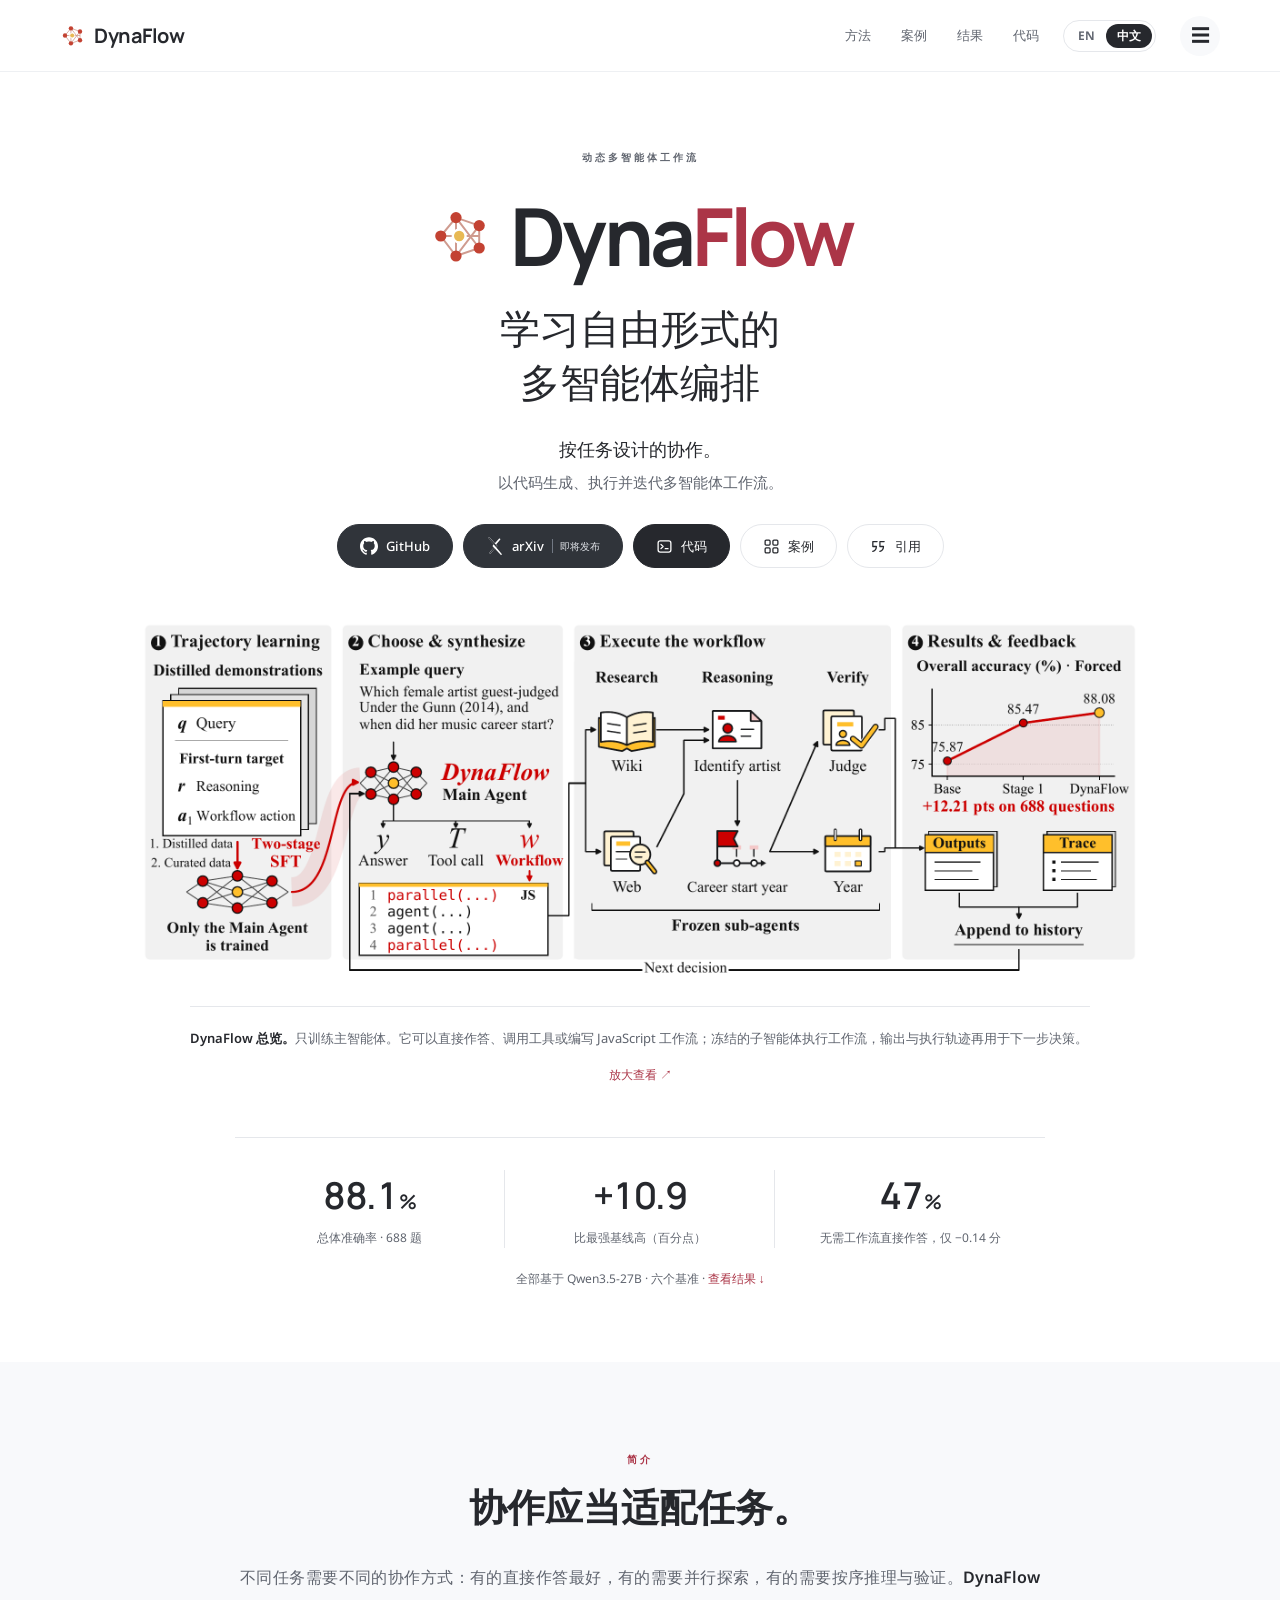
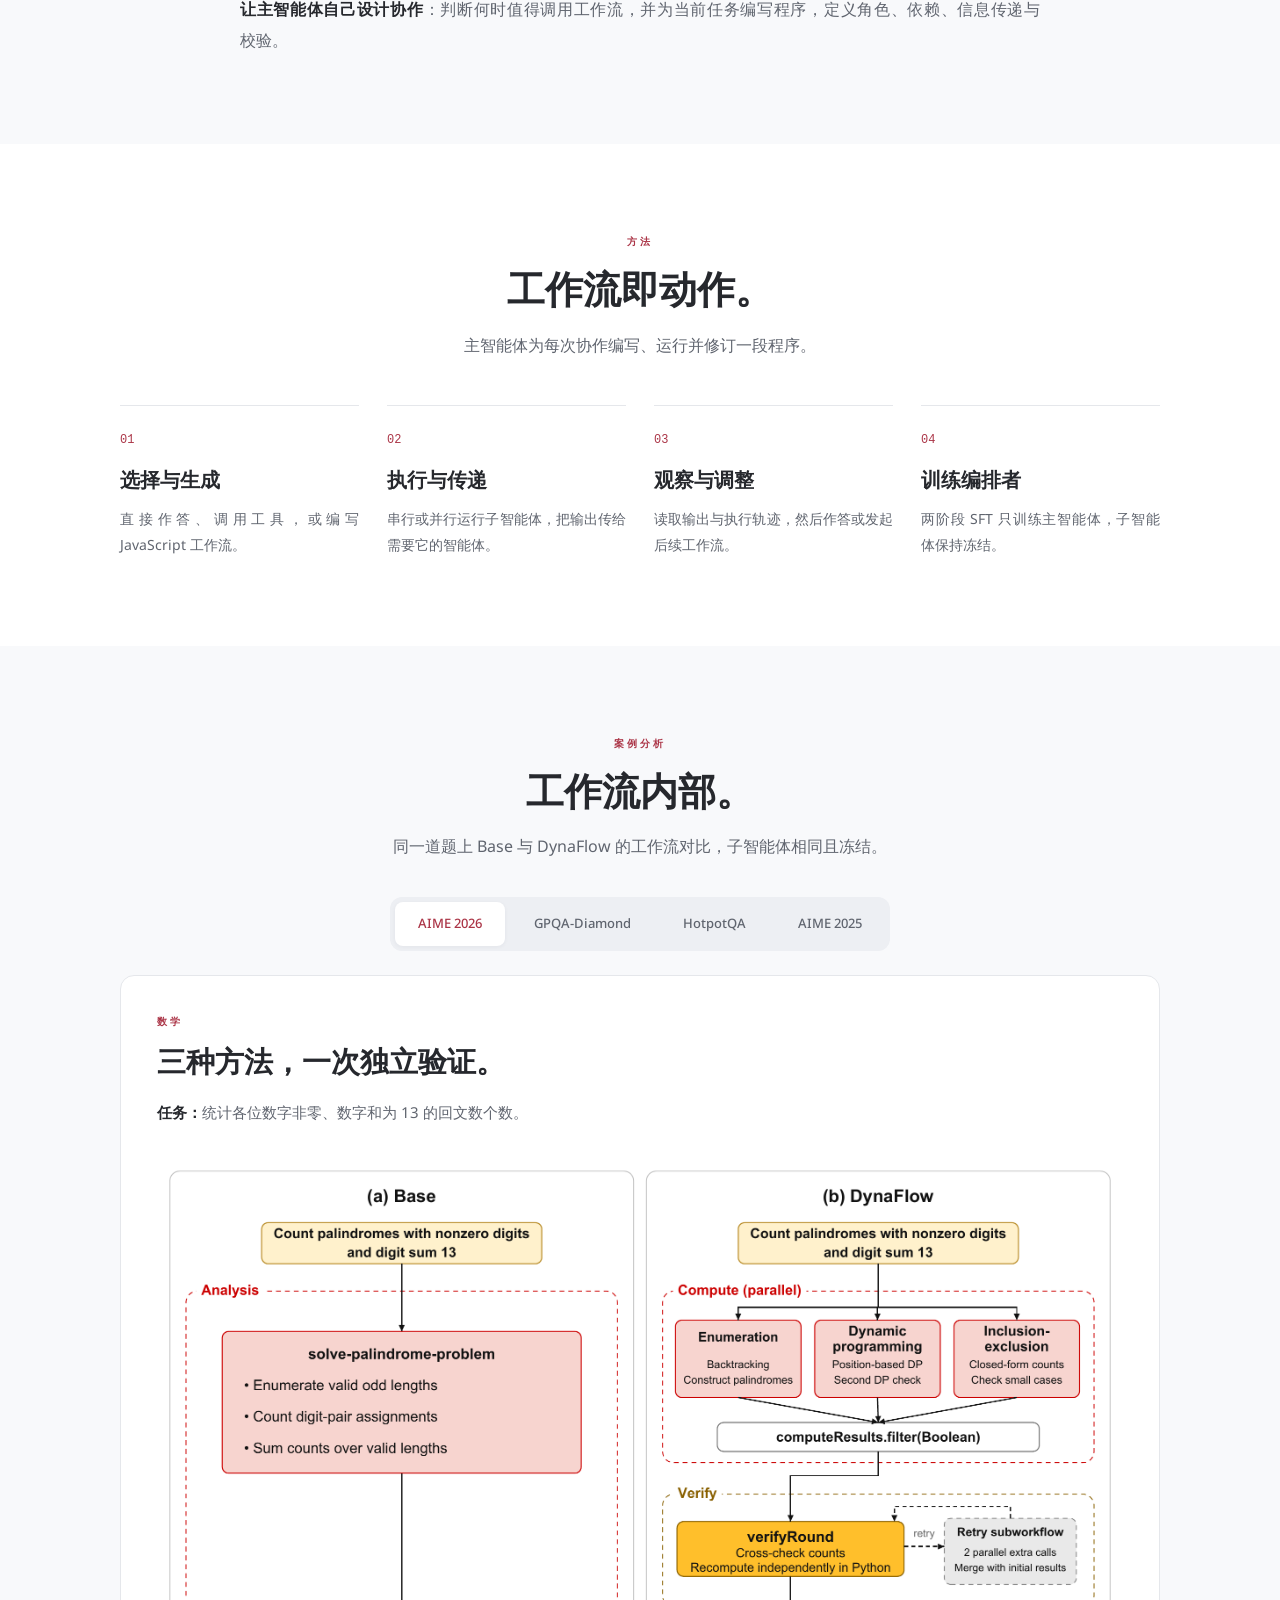
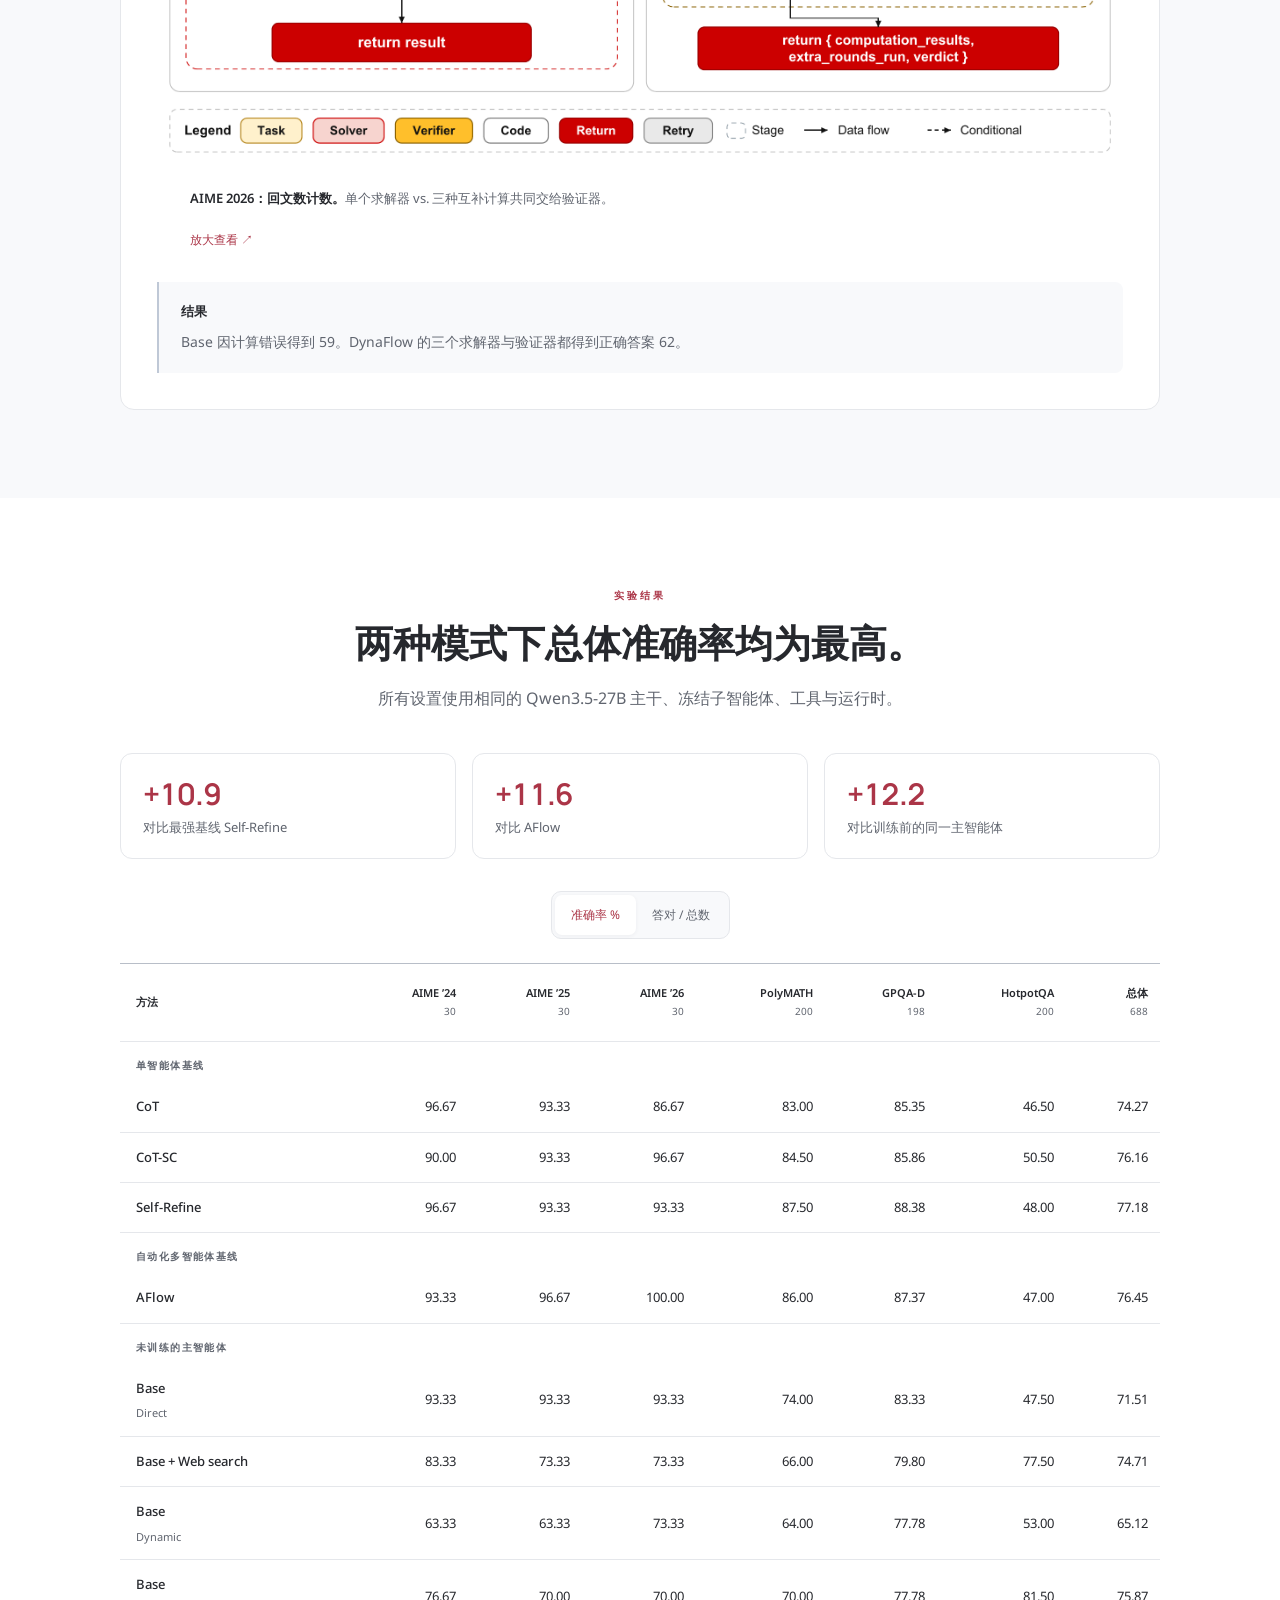
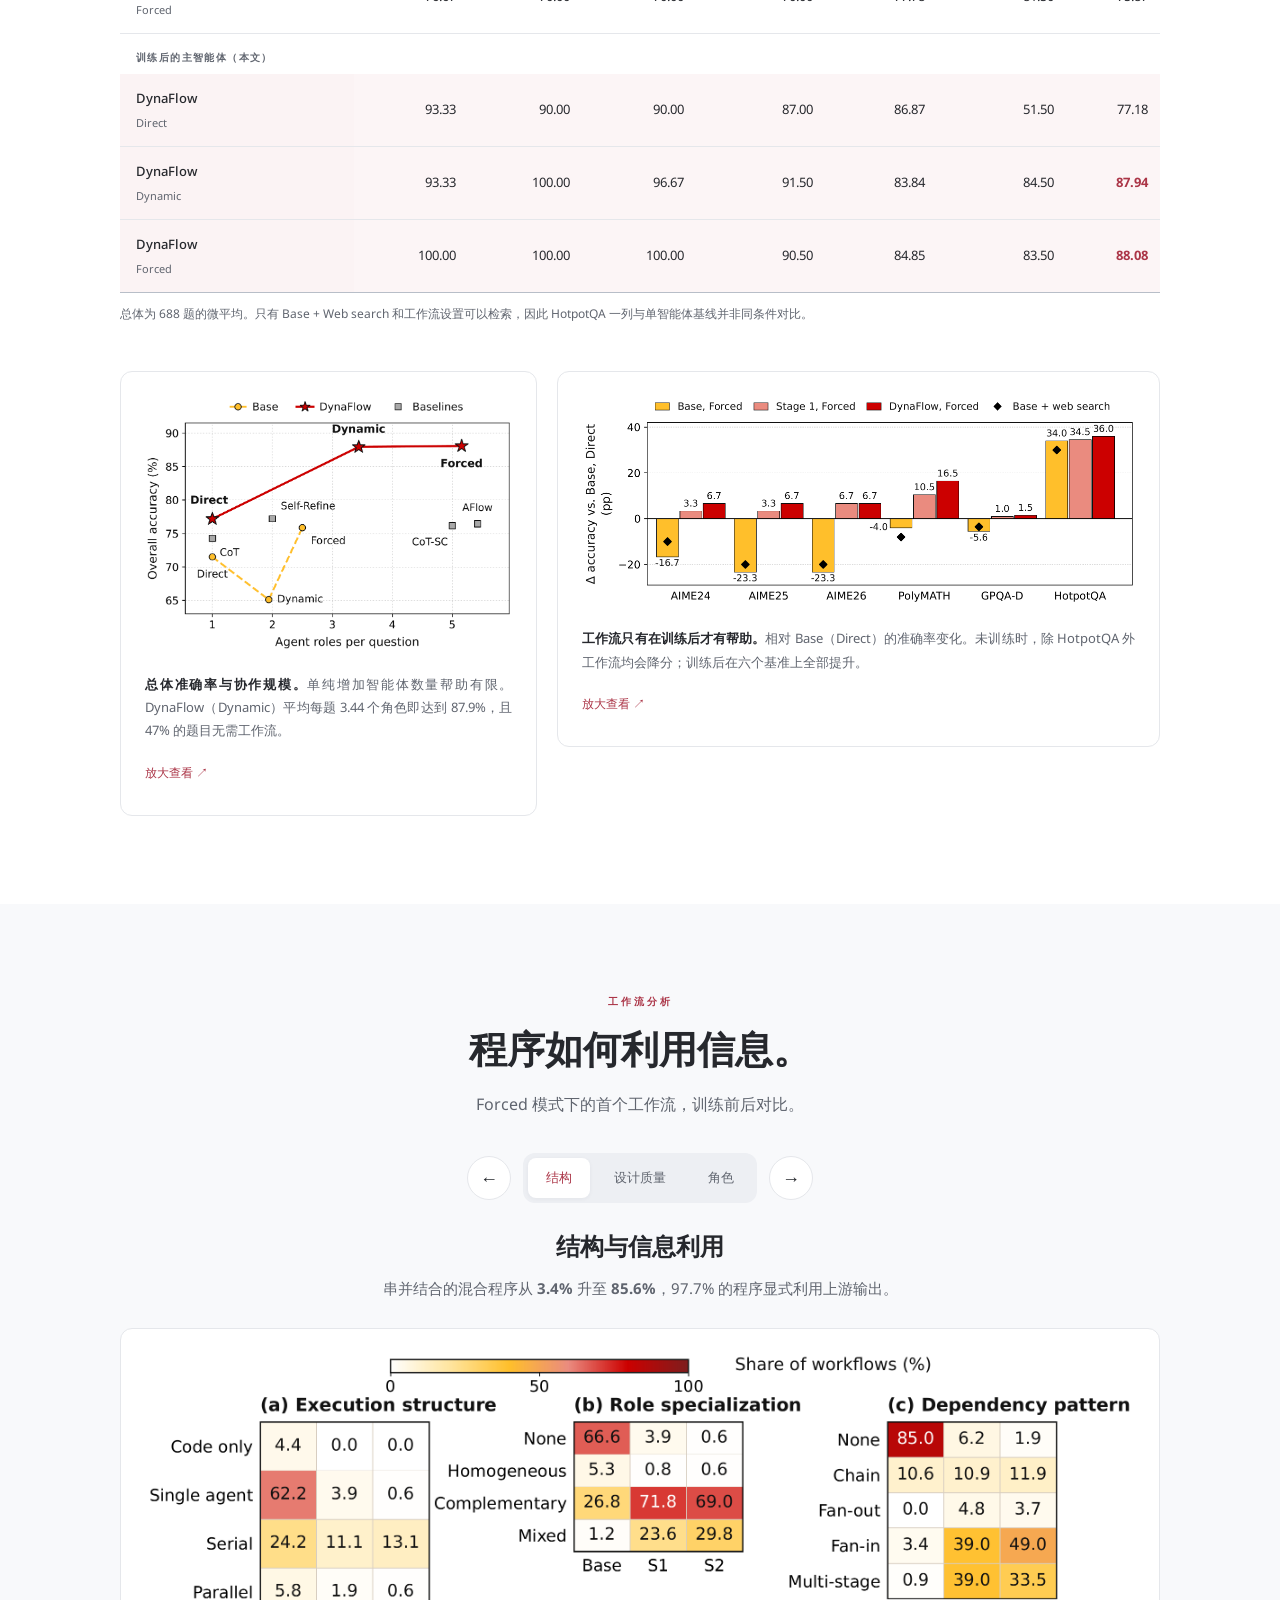
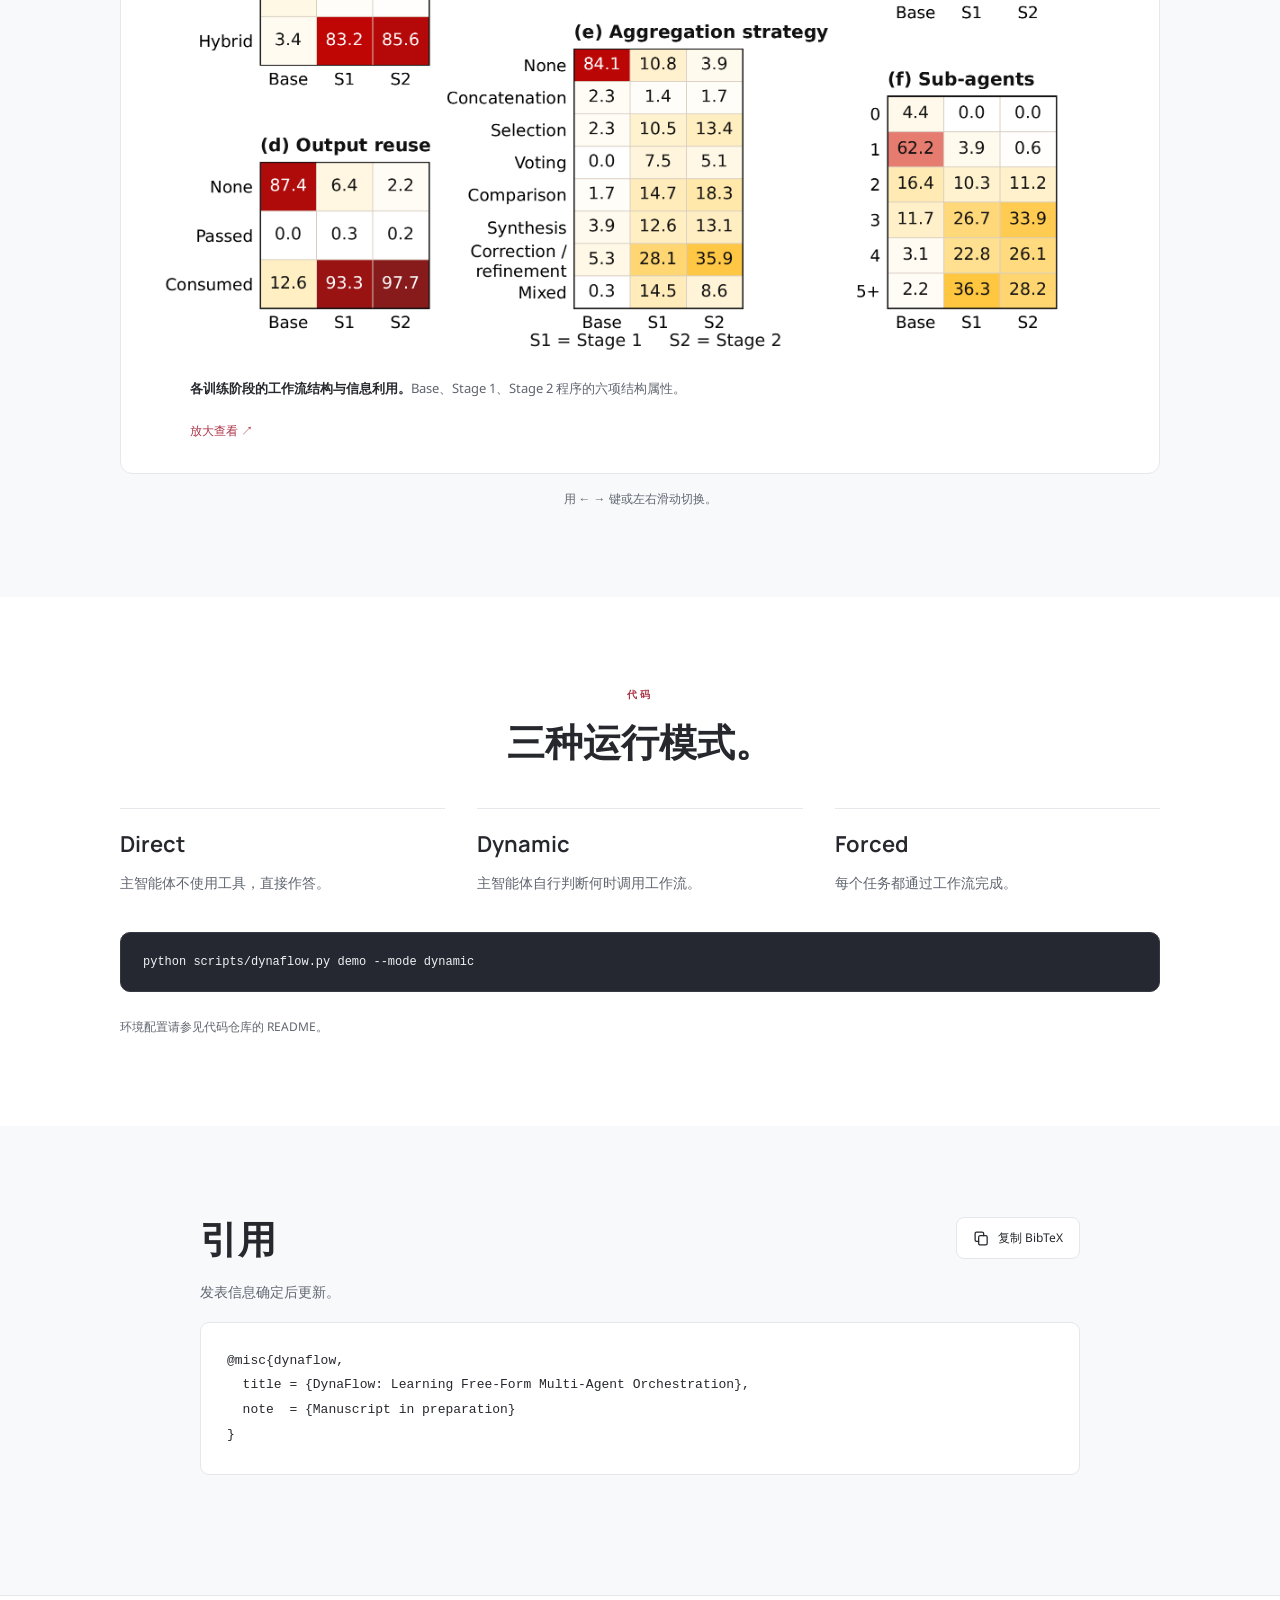
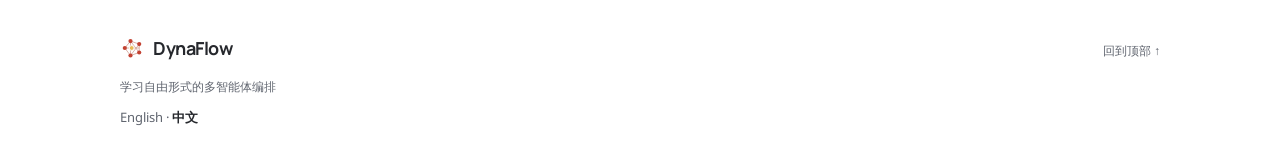
==== zh.html @ 43c9ce77 "Publish DynaFlow project website" ====
<!doctype html>
<html lang="zh-CN">
<head>
  <meta charset="utf-8">
  <meta name="viewport" content="width=device-width,initial-scale=1">
  <meta name="description" content="DynaFlow：学习自由形式的多智能体编排。主智能体按任务编写并执行多智能体工作流。">
  <meta name="theme-color" content="#ffffff">
  <meta property="og:title" content="DynaFlow: Learning Free-Form Multi-Agent Orchestration">
  <meta property="og:description" content="主智能体学习何时、如何以代码形式编写多智能体工作流。基于 Qwen3.5-27B，在六个基准上总体准确率 88.1%，比最强基线高 10.9 个百分点。">
  <meta property="og:type" content="website">
  <meta property="og:url" content="https://amiya-special.github.io/DynaFlow-website/zh.html">
  <meta property="og:image" content="https://amiya-special.github.io/DynaFlow-website/assets/og-cover.png">
  <meta name="twitter:card" content="summary_large_image">
  <link rel="alternate" hreflang="en" href="index.html">
  <link rel="alternate" hreflang="zh-CN" href="zh.html">
  <title>DynaFlow · 学习自由形式的多智能体编排</title>
  <link rel="icon" type="image/svg+xml" href="assets/logo.svg">
  <link rel="stylesheet" href="assets/fonts/local-fonts.css">
  <link rel="stylesheet" href="assets/style.css">
  <link rel="stylesheet" href="assets/editorial.css">
  <script defer src="assets/config.js"></script>
  <script defer src="assets/app.js"></script>
</head>
<body>
  <a class="skip-link" href="#introduction">跳到正文</a>
  <header class="topbar">
    <a class="wordmark" href="#top"><img src="assets/logo.svg" alt="" width="25" height="25">DynaFlow</a>
    <nav aria-label="Main navigation"><a href="#method">方法</a><a href="#cases">案例</a><a href="#results">结果</a><a href="#code">代码</a></nav>
    <div class="lang-toggle" role="group" aria-label="语言"><a href="index.html" lang="en" hreflang="en" data-lang-link>EN</a><a href="zh.html" lang="zh-CN" hreflang="zh-CN" aria-current="page" data-lang-link>中文</a></div>
    <button class="menu-button" id="menu-toggle" aria-label="打开目录" aria-controls="contents" aria-expanded="false">☰</button>
  </header>
  <dialog id="contents" aria-labelledby="contents-title"><div class="dialog-head"><h2 id="contents-title">本页目录</h2><button class="close-button" id="menu-close" aria-label="关闭目录">×</button></div><nav aria-label="Table of contents"><a href="#introduction">简介</a><a href="#method">DynaFlow 框架</a><a href="#cases">案例分析</a><a href="#results">实验结果</a><a href="#analysis">工作流分析</a><a href="#code">代码</a><a href="#citation" data-citation-link>引用</a><a href="index.html" lang="en" hreflang="en" data-lang-link>English</a></nav></dialog>
  <main id="top">
    <section class="hero container">
      <div class="eyebrow">动态多智能体工作流</div>
      <h1><img src="assets/logo.svg" alt="" width="80" height="80"><span>Dyna<span class="accent">Flow</span></span></h1>
      <h2 class="subtitle" id="project-subtitle">学习自由形式的<br>多智能体编排</h2>
      <p class="authors" id="project-authors" hidden></p>
      <p class="affiliations" id="project-affiliations" hidden></p>
      <p class="hero-summary">按任务设计的协作。<br><span>以代码生成、执行并迭代多智能体工作流。</span></p>
      <div class="resource-links" aria-label="项目资源">
        <a class="resource resource-public" data-resource="github" href="https://github.com/amiya-special/Dynaflow" target="_blank" rel="noopener noreferrer"><svg class="resource-icon brand-icon" viewBox="0 0 24 24" fill="currentColor" aria-hidden="true" focusable="false"><path d="M12 .297c-6.63 0-12 5.373-12 12 0 5.303 3.438 9.8 8.205 11.385.6.113.82-.258.82-.577 0-.285-.01-1.04-.015-2.04-3.338.724-4.042-1.61-4.042-1.61C4.422 18.07 3.633 17.7 3.633 17.7c-1.087-.744.084-.729.084-.729 1.205.084 1.838 1.236 1.838 1.236 1.07 1.835 2.809 1.305 3.495.998.108-.776.417-1.305.76-1.605-2.665-.3-5.466-1.332-5.466-5.93 0-1.31.465-2.38 1.235-3.22-.135-.303-.54-1.523.105-3.176 0 0 1.005-.322 3.3 1.23.96-.267 1.98-.399 3-.405 1.02.006 2.04.138 3 .405 2.28-1.552 3.285-1.23 3.285-1.23.645 1.653.24 2.873.12 3.176.765.84 1.23 1.91 1.23 3.22 0 4.61-2.805 5.625-5.475 5.92.42.36.81 1.096.81 2.22 0 1.606-.015 2.896-.015 3.286 0 .315.21.69.825.57C20.565 22.092 24 17.592 24 12.297c0-6.627-5.373-12-12-12"/></svg> GitHub</a>
        <a class="resource resource-public" data-resource="arxiv" role="link" aria-disabled="true"><svg class="resource-icon brand-icon" viewBox="0 0 24 24" fill="currentColor" aria-hidden="true" focusable="false"><path d="M3.8423 0a1.0037 1.0037 0 0 0-.922.6078c-.1536.3687-.0438.6275.2938 1.1113l6.9185 8.3597-1.0223 1.1058a1.0393 1.0393 0 0 0 .003 1.4229l1.2292 1.3135-5.4391 6.4444c-.2803.299-.4538.823-.2971 1.1986a1.0253 1.0253 0 0 0 .9585.635.9133.9133 0 0 0 .6891-.3405l5.783-6.126 7.4902 8.0051a.8527.8527 0 0 0 .6835.2597.9575.9575 0 0 0 .8777-.6138c.1577-.377-.017-.7502-.306-1.1407l-7.0518-8.3418 1.0632-1.13a.9626.9626 0 0 0 .0089-1.3165L4.6336.4639s-.3733-.4535-.768-.463zm0 .272h.0166c.2179.0052.4874.2715.5644.3639l.005.006.0052.0055 10.169 10.9905a.6915.6915 0 0 1-.0072.945l-1.0666 1.133-1.4982-1.7724-8.5994-10.39c-.3286-.472-.352-.6183-.2592-.841a.7307.7307 0 0 1 .6704-.4401Zm14.341 1.5701a.877.877 0 0 0-.6554.2418l-5.6962 6.1584 1.6944 1.8319 5.3089-6.5138c.3251-.4335.479-.6603.3247-1.0292a1.1205 1.1205 0 0 0-.9763-.689zm-7.6557 12.2823 1.3186 1.4135-5.7864 6.1295a.6494.6494 0 0 1-.4959.26.7516.7516 0 0 1-.706-.4669c-.1119-.2682.0359-.6864.2442-.9083l.0051-.0055.0047-.0055z"/></svg> arXiv <small>即将发布</small></a>
        <a class="resource resource-primary" href="#code"><svg class="resource-icon " viewBox="0 0 24 24" fill="none" stroke="currentColor" stroke-width="1.8" stroke-linecap="round" stroke-linejoin="round" aria-hidden="true" focusable="false"><rect x="3" y="4" width="18" height="16" rx="3"/><path d="m7 9 3 3-3 3m6 0h4"/></svg> 代码</a>
        <a class="resource" href="#cases"><svg class="resource-icon " viewBox="0 0 24 24" fill="none" stroke="currentColor" stroke-width="1.8" stroke-linecap="round" stroke-linejoin="round" aria-hidden="true" focusable="false"><rect x="3" y="3" width="7" height="7" rx="1.5"/><rect x="14" y="3" width="7" height="7" rx="1.5"/><rect x="3" y="14" width="7" height="7" rx="1.5"/><rect x="14" y="14" width="7" height="7" rx="1.5"/></svg> 案例</a>
        <a class="resource" href="#citation" data-citation-link><svg class="resource-icon " viewBox="0 0 24 24" fill="none" stroke="currentColor" stroke-width="1.8" stroke-linecap="round" stroke-linejoin="round" aria-hidden="true" focusable="false"><path d="M10 5H4v7h5c0 4-2 6-5 7m16-14h-6v7h5c0 4-2 6-5 7"/></svg> 引用</a>
      </div>
      <figure class="paper-figure hero-paper-figure">
          <a class="figure-open" href="assets/paper/fig2-overview.png" data-figure-zoom aria-label="放大查看图片"><img src="assets/paper/fig2-overview.png" width="2200" height="792" loading="eager" decoding="async" alt="DynaFlow 总览：两阶段 SFT 训练主智能体；主智能体选择直接作答、调用工具或编写 JavaScript 工作流；冻结子智能体执行研究、推理与验证；结果回传用于下一步决策。"></a>
          <figcaption><strong>DynaFlow 总览。</strong>只训练主智能体。它可以直接作答、调用工具或编写 JavaScript 工作流；冻结的子智能体执行工作流，输出与执行轨迹再用于下一步决策。</figcaption>
          <div class="figure-actions"><a href="assets/paper/fig2-overview.png" data-figure-zoom aria-label="放大查看图片">放大查看 ↗</a></div>
        </figure>
      <div class="metrics"><div><strong>88.1<span>%</span></strong><span>总体准确率 · 688 题</span></div><div><strong>+10.9</strong><span>比最强基线高（百分点）</span></div><div><strong>47<span>%</span></strong><span>无需工作流直接作答，仅 −0.14 分</span></div></div>
      <p class="metric-note">全部基于 Qwen3.5-27B · 六个基准 · <a href="#results">查看结果 ↓</a></p>
    </section>

    <section class="section tinted" id="introduction"><div class="prose container"><div class="section-kicker">简介</div><h2>协作应当适配任务。</h2><p>不同任务需要不同的协作方式：有的直接作答最好，有的需要并行探索，有的需要按序推理与验证。<strong>DynaFlow 让主智能体自己设计协作</strong>：判断何时值得调用工作流，并为当前任务编写程序，定义角色、依赖、信息传递与校验。</p></div></section>

    <section class="section container" id="method"><div class="section-kicker">方法</div><h2>工作流即动作。</h2><p class="section-lead">主智能体为每次协作编写、运行并修订一段程序。</p><div class="method-grid"><article><span class="step-number">01</span><h3>选择与生成</h3><p>直接作答、调用工具，或编写 JavaScript 工作流。</p></article><article><span class="step-number">02</span><h3>执行与传递</h3><p>串行或并行运行子智能体，把输出传给需要它的智能体。</p></article><article><span class="step-number">03</span><h3>观察与调整</h3><p>读取输出与执行轨迹，然后作答或发起后续工作流。</p></article><article><span class="step-number">04</span><h3>训练编排者</h3><p>两阶段 SFT 只训练主智能体，子智能体保持冻结。</p></article></div>
      
      
    </section>



    <section class="section tinted" id="cases"><div class="container">
      <div class="section-kicker">案例分析</div>
      <h2>工作流内部。</h2>
      <p class="section-lead">同一道题上 Base 与 DynaFlow 的工作流对比，子智能体相同且冻结。</p>
      <div class="case-tabs" role="tablist" aria-label="工作流案例" hidden><button id="tab-aime2026" role="tab" data-case="aime2026" aria-selected="true" aria-controls="case-aime2026" tabindex="0">AIME 2026</button><button id="tab-gpqa" role="tab" data-case="gpqa" aria-selected="false" aria-controls="case-gpqa" tabindex="-1">GPQA-Diamond</button><button id="tab-hotpotqa" role="tab" data-case="hotpotqa" aria-selected="false" aria-controls="case-hotpotqa" tabindex="-1">HotpotQA</button><button id="tab-aime2025" role="tab" data-case="aime2025" aria-selected="false" aria-controls="case-aime2025" tabindex="-1">AIME 2025</button></div>
        <article class="case-panel recorded-case" id="case-aime2026" role="tabpanel" aria-labelledby="tab-aime2026" tabindex="0">
          <div class="case-heading"><span class="case-label">数学</span></div>
          <h3>三种方法，一次独立验证。</h3>
          <p class="case-question"><strong>任务：</strong>统计各位数字非零、数字和为 13 的回文数个数。</p>
          <figure class="paper-figure">
          <a class="figure-open" href="assets/paper/case-aime2026.png" data-figure-zoom aria-label="放大查看图片"><img src="assets/paper/case-aime2026.png" width="2200" height="1379" loading="lazy" decoding="async" alt="Base 使用单个回文数求解器；DynaFlow 并行运行三种计数方法并交给验证器。"></a>
          <figcaption><strong>AIME 2026：回文数计数。</strong>单个求解器 vs. 三种互补计算共同交给验证器。</figcaption>
          <div class="figure-actions"><a href="assets/paper/case-aime2026.png" data-figure-zoom aria-label="放大查看图片">放大查看 ↗</a></div>
        </figure>
          <p class="mobile-hint">点击图片可放大。</p>
          <div class="case-observation"><h4>结果</h4><p>Base 因计算错误得到 59。DynaFlow 的三个求解器与验证器都得到正确答案 62。</p></div>
          
        </article>
        <article class="case-panel recorded-case" id="case-gpqa" role="tabpanel" aria-labelledby="tab-gpqa" tabindex="0">
          <div class="case-heading"><span class="case-label">科学</span></div>
          <h3>证据与质疑一并保留。</h3>
          <p class="case-question"><strong>任务：</strong>确定反应 A 与 B 的产物，并选出对应选项。</p>
          <figure class="paper-figure">
          <a class="figure-open" href="assets/paper/case-gpqa.png" data-figure-zoom aria-label="放大查看图片"><img src="assets/paper/case-gpqa.png" width="2200" height="1650" loading="lazy" decoding="async" alt="四个化学研究智能体、两次校验与一个决策智能体，对比 Base 的两次串行调用。"></a>
          <figcaption><strong>GPQA-Diamond：反应产物识别。</strong>研究证据与验证结果同时送达决策智能体。</figcaption>
          <div class="figure-actions"><a href="assets/paper/case-gpqa.png" data-figure-zoom aria-label="放大查看图片">放大查看 ↗</a></div>
        </figure>
          <p class="mobile-hint">点击图片可放大。</p>
          <div class="case-observation"><h4>结果</h4><p>Base 运行两个互不相连的分析。DynaFlow 的校验对初始候选提出质疑，决策智能体综合研究证据与质疑作出判断。</p></div>
        </article>
        <article class="case-panel recorded-case" id="case-hotpotqa" role="tabpanel" aria-labelledby="tab-hotpotqa" tabindex="0">
          <div class="case-heading"><span class="case-label">多跳检索</span></div>
          <h3>把实体与来源传给下一步检索。</h3>
          <p class="case-question"><strong>任务：</strong>根据投资相关描述确定人物，再检索题目所问的年份。</p>
          <figure class="paper-figure">
          <a class="figure-open" href="assets/paper/case-hotpotqa.png" data-figure-zoom aria-label="放大查看图片"><img src="assets/paper/case-hotpotqa.png" width="2200" height="1889" loading="lazy" decoding="async" alt="三条检索路线、候选排序、两次求解与两次校验，无效输出已标出。"></a>
          <figcaption><strong>HotpotQA：人物识别与年份检索。</strong>先识别候选人，再逐一定向求解；带星号的调用未返回有效输出。</figcaption>
          <div class="figure-actions"><a href="assets/paper/case-hotpotqa.png" data-figure-zoom aria-label="放大查看图片">放大查看 ↗</a></div>
        </figure>
          <p class="mobile-hint">点击图片可放大。</p>
          <div class="case-observation"><h4>结果</h4><p>Base 直接搜索公司及其成立年份。DynaFlow 先识别候选人物，再逐一检索对应年份。</p></div>
        </article>
        <article class="case-panel recorded-case" id="case-aime2025" role="tabpanel" aria-labelledby="tab-aime2025" tabindex="0">
          <div class="case-heading"><span class="case-label">几何</span></div>
          <h3>优化结果交给独立审核。</h3>
          <p class="case-question"><strong>任务：</strong>求到五边形五个顶点距离之和的最小值 m + n√p，并给出 m + n + p。</p>
          <figure class="paper-figure">
          <a class="figure-open" href="assets/paper/case-aime2025.png" data-figure-zoom aria-label="放大查看图片"><img src="assets/paper/case-aime2025.png" width="2200" height="2219" loading="lazy" decoding="async" alt="几何构造、并行优化、表达式拟合、两次审核以及未执行的修复分支。"></a>
          <figcaption><strong>AIME 2025：几何优化。</strong>构造、并行优化、表达式拟合与审核通过中间结果串联。</figcaption>
          <div class="figure-actions"><a href="assets/paper/case-aime2025.png" data-figure-zoom aria-label="放大查看图片">放大查看 ↗</a></div>
        </figure>
          <p class="mobile-hint">点击图片可放大。</p>
          <div class="case-observation"><h4>结果</h4><p>一个优化器失败并被过滤；两次审核都确认拟合结果，因此修复分支没有触发。</p></div>
        </article>
    </div></section>

    <section class="section container" id="results"><div class="section-kicker">实验结果</div><h2>两种模式下总体准确率均为最高。</h2><p class="section-lead">所有设置使用相同的 Qwen3.5-27B 主干、冻结子智能体、工具与运行时。</p>
      <div class="results-highlights"><div><strong>+10.9</strong><span>对比最强基线 Self-Refine</span></div><div><strong>+11.6</strong><span>对比 AFlow</span></div><div><strong>+12.2</strong><span>对比训练前的同一主智能体</span></div></div>
      <div class="results-toolbar"><div class="segmented" role="group" aria-label="结果显示方式"><button data-format="percent" aria-pressed="true">准确率 %</button><button data-format="count" aria-pressed="false">答对 / 总数</button></div></div><p class="mobile-hint table-hint">左右滑动表格查看全部基准。</p><div class="table-scroll" tabindex="0" aria-label="结果表；小屏可横向滚动"><table id="results-table"><caption class="visually-hidden">主要结果。总体为全部 688 题的微平均；未给出有效最终答案的运行计为错误。</caption><thead><tr><th scope="col">方法</th><th scope="col">AIME ’24<br><small>30</small></th><th scope="col">AIME ’25<br><small>30</small></th><th scope="col">AIME ’26<br><small>30</small></th><th scope="col">PolyMATH<br><small>200</small></th><th scope="col">GPQA-D<br><small>198</small></th><th scope="col">HotpotQA<br><small>200</small></th><th scope="col">总体<br><small>688</small></th></tr></thead><tbody id="results-body">
        <tr class="group-row"><th scope="rowgroup" colspan="8"><span>单智能体基线</span></th></tr>
        <tr><th scope="row">CoT</th><td>96.67</td><td>93.33</td><td>86.67</td><td>83.00</td><td>85.35</td><td>46.50</td><td>74.27</td></tr>
        <tr><th scope="row">CoT-SC</th><td>90.00</td><td>93.33</td><td>96.67</td><td>84.50</td><td>85.86</td><td>50.50</td><td>76.16</td></tr>
        <tr><th scope="row">Self-Refine</th><td>96.67</td><td>93.33</td><td>93.33</td><td>87.50</td><td>88.38</td><td>48.00</td><td>77.18</td></tr>
        <tr class="group-row"><th scope="rowgroup" colspan="8"><span>自动化多智能体基线</span></th></tr>
        <tr><th scope="row">AFlow</th><td>93.33</td><td>96.67</td><td>100.00</td><td>86.00</td><td>87.37</td><td>47.00</td><td>76.45</td></tr>
        <tr class="group-row"><th scope="rowgroup" colspan="8"><span>未训练的主智能体</span></th></tr>
        <tr><th scope="row">Base <small>Direct</small></th><td>93.33</td><td>93.33</td><td>93.33</td><td>74.00</td><td>83.33</td><td>47.50</td><td>71.51</td></tr>
        <tr><th scope="row">Base + Web search</th><td>83.33</td><td>73.33</td><td>73.33</td><td>66.00</td><td>79.80</td><td>77.50</td><td>74.71</td></tr>
        <tr><th scope="row">Base <small>Dynamic</small></th><td>63.33</td><td>63.33</td><td>73.33</td><td>64.00</td><td>77.78</td><td>53.00</td><td>65.12</td></tr>
        <tr><th scope="row">Base <small>Forced</small></th><td>76.67</td><td>70.00</td><td>70.00</td><td>70.00</td><td>77.78</td><td>81.50</td><td>75.87</td></tr>
        <tr class="group-row"><th scope="rowgroup" colspan="8"><span>训练后的主智能体（本文）</span></th></tr>
        <tr class="highlight subdued"><th scope="row">DynaFlow <small>Direct</small></th><td>93.33</td><td>90.00</td><td>90.00</td><td>87.00</td><td>86.87</td><td>51.50</td><td>77.18</td></tr>
        <tr class="highlight"><th scope="row">DynaFlow <small>Dynamic</small></th><td>93.33</td><td>100.00</td><td>96.67</td><td>91.50</td><td>83.84</td><td>84.50</td><td>87.94</td></tr>
        <tr class="highlight"><th scope="row">DynaFlow <small>Forced</small></th><td>100.00</td><td>100.00</td><td>100.00</td><td>90.50</td><td>84.85</td><td>83.50</td><td>88.08</td></tr>
      </tbody></table></div><p class="figure-note">总体为 688 题的微平均。只有 Base + Web search 和工作流设置可以检索，因此 HotpotQA 一列与单智能体基线并非同条件对比。</p>
      <div class="results-figures">
        <figure class="paper-figure">
          <a class="figure-open" href="assets/paper/fig1-accuracy-vs-roles.png" data-figure-zoom aria-label="放大查看图片"><img src="assets/paper/fig1-accuracy-vs-roles.png" width="2200" height="1526" loading="lazy" decoding="async" alt="总体准确率与每题智能体角色数的关系：DynaFlow 从 Direct 的 77.2% 升至 Dynamic 87.9% 与 Forced 88.1%；Base 在 65%–76% 之间；各基线在 74%–77% 之间。"></a>
          <figcaption><strong>总体准确率与协作规模。</strong>单纯增加智能体数量帮助有限。DynaFlow（Dynamic）平均每题 3.44 个角色即达到 87.9%，且 47% 的题目无需工作流。</figcaption>
          <div class="figure-actions"><a href="assets/paper/fig1-accuracy-vs-roles.png" data-figure-zoom aria-label="放大查看图片">放大查看 ↗</a></div>
        </figure>
        <figure class="paper-figure">
          <a class="figure-open" href="assets/paper/fig3-forced-vs-direct.png" data-figure-zoom aria-label="放大查看图片"><img src="assets/paper/fig3-forced-vs-direct.png" width="2200" height="834" loading="lazy" decoding="async" alt="各基准上 Forced 模式相对 Base（Direct）的准确率变化：未训练时除 HotpotQA 外均下降，训练后六个基准全部提升。"></a>
          <figcaption><strong>工作流只有在训练后才有帮助。</strong>相对 Base（Direct）的准确率变化。未训练时，除 HotpotQA 外工作流均会降分；训练后在六个基准上全部提升。</figcaption>
          <div class="figure-actions"><a href="assets/paper/fig3-forced-vs-direct.png" data-figure-zoom aria-label="放大查看图片">放大查看 ↗</a></div>
        </figure>
      </div>
    </section>



    <section class="section tinted" id="analysis"><div class="container">
      <div class="section-kicker">工作流分析</div>
      <h2>程序如何利用信息。</h2>
      <p class="section-lead">Forced 模式下的首个工作流，训练前后对比。</p>
      <div class="carousel" data-carousel aria-roledescription="carousel" aria-label="工作流分析图">
        <div class="carousel-controls" hidden>
          <button type="button" class="carousel-arrow" data-dir="-1" aria-label="上一张">←</button>
          <div class="carousel-tabs" role="group" aria-label="选择图"><button type="button" data-slide="0" aria-controls="analysis-structure" aria-pressed="true">结构</button><button type="button" data-slide="1" aria-controls="analysis-quality" aria-pressed="false">设计质量</button><button type="button" data-slide="2" aria-controls="analysis-roles" aria-pressed="false">角色</button></div>
          <button type="button" class="carousel-arrow" data-dir="1" aria-label="下一张">→</button>
        </div>
        <div class="carousel-track" tabindex="0" aria-live="polite">
      <div class="analysis-block carousel-slide" id="analysis-structure" role="group" aria-roledescription="slide" aria-label="第 1 / 3 张：结构"><h3>结构与信息利用</h3><p>串并结合的混合程序从 <strong>3.4%</strong> 升至 <strong>85.6%</strong>，97.7% 的程序显式利用上游输出。</p>
<figure class="paper-figure">
          <a class="figure-open" href="assets/paper/fig5-workflow-structure.png" data-figure-zoom aria-label="放大查看图片"><img src="assets/paper/fig5-workflow-structure.png" width="2200" height="1339" loading="lazy" decoding="async" alt="六张热力图对比 Base、Stage 1、Stage 2 程序的执行结构、角色分工、依赖模式、输出复用、聚合策略与子智能体数量。"></a>
          <figcaption><strong>各训练阶段的工作流结构与信息利用。</strong>Base、Stage 1、Stage 2 程序的六项结构属性。</figcaption>
          <div class="figure-actions"><a href="assets/paper/fig5-workflow-structure.png" data-figure-zoom aria-label="放大查看图片">放大查看 ↗</a></div>
        </figure>
      </div><div class="analysis-block carousel-slide" id="analysis-quality" role="group" aria-roledescription="slide" aria-label="第 2 / 3 张：设计质量"><h3>工作流设计质量</h3><p>Stage 2 数据筛选使严重信息流缺陷减半（1.9% → 0.9%），且使用的子智能体更少。</p>
<figure class="paper-figure">
          <a class="figure-open" href="assets/paper/fig4-design-quality.png" data-figure-zoom aria-label="放大查看图片"><img src="assets/paper/fig4-design-quality.png" width="2200" height="1077" loading="lazy" decoding="async" alt="Base、Stage 1、Stage 2 在任务一致性、分解合理性、逻辑连贯性与信息流正确性上的评分分布。"></a>
          <figcaption><strong>工作流设计质量。</strong>评审打分：0 = 严重缺陷，1 = 轻微不足，2 = 无缺陷。</figcaption>
          <div class="figure-actions"><a href="assets/paper/fig4-design-quality.png" data-figure-zoom aria-label="放大查看图片">放大查看 ↗</a></div>
        </figure>
      </div><div class="analysis-block carousel-slide" id="analysis-roles" role="group" aria-roledescription="slide" aria-label="第 3 / 3 张：角色"><h3>角色随任务调整</h3><p>数学题以求解器和验证器为主；HotpotQA 中研究者占子智能体的 59.6%。</p>
<figure class="paper-figure">
          <a class="figure-open" href="assets/paper/fig6-role-allocation.png" data-figure-zoom aria-label="放大查看图片"><img src="assets/paper/fig6-role-allocation.png" width="2200" height="652" loading="lazy" decoding="async" alt="各基准的子智能体角色饼图：数学以求解器和验证器为主，HotpotQA 以研究者为主，GPQA-Diamond 介于两者之间。"></a>
          <figcaption><strong>随任务变化的角色分配。</strong>按角色统计的已执行子智能体节点占比；三届 AIME 合并统计。</figcaption>
          <div class="figure-actions"><a href="assets/paper/fig6-role-allocation.png" data-figure-zoom aria-label="放大查看图片">放大查看 ↗</a></div>
        </figure>
      </div>
        </div>
        <p class="carousel-hint" hidden>用 ← → 键或左右滑动切换。</p>
      </div>
    </div></section>

    <section class="section" id="code">
      <div class="container">
        <div class="section-kicker">代码</div>
        <div class="runtime-heading"><h2>三种运行模式。</h2></div>
        <div class="runtime-modes">
          <article><h3>Direct</h3><p>主智能体不使用工具，直接作答。</p></article>
          <article><h3>Dynamic</h3><p>主智能体自行判断何时调用工作流。</p></article>
          <article><h3>Forced</h3><p>每个任务都通过工作流完成。</p></article>
        </div>
        <div class="code-panel code-single"><pre tabindex="0" aria-label="运行命令"><code>python scripts/dynaflow.py demo --mode dynamic</code></pre></div>
        <p class="runtime-note">环境配置请参见代码仓库的 README。</p>
      </div>
    </section>

    <section class="section tinted citation-section" id="citation">
      <div class="container citation-inner">
        <div class="citation-heading"><h2>引用</h2><button id="copy-citation" class="copy-button" type="button"><svg class="resource-icon " viewBox="0 0 24 24" fill="none" stroke="currentColor" stroke-width="1.8" stroke-linecap="round" stroke-linejoin="round" aria-hidden="true" focusable="false"><rect x="8" y="8" width="12" height="13" rx="2"/><path d="M15 8V5a2 2 0 0 0-2-2H5a2 2 0 0 0-2 2v9a2 2 0 0 0 2 2h3"/></svg> 复制 BibTeX</button></div>
        <p class="citation-note">发表信息确定后更新。</p>
        <pre class="bibtex" tabindex="0" aria-label="BibTeX 引用"><code id="citation-text">@misc{dynaflow,
  title = {DynaFlow: Learning Free-Form Multi-Agent Orchestration},
  note  = {Manuscript in preparation}
}</code></pre>
        <p id="copy-status" role="status" aria-live="polite"></p>
      </div>
    </section>
  </main>
  <dialog id="figure-viewer" aria-labelledby="figure-viewer-title">
    <div class="figure-viewer-header"><h2 id="figure-viewer-title">论文插图</h2><div class="figure-viewer-controls"><button id="figure-scale" type="button" aria-pressed="false">原始尺寸</button><a id="figure-original" href="assets/paper/fig2-overview.png" target="_blank" rel="noopener">新窗口打开 ↗</a><button id="figure-close" class="close-button" type="button" aria-label="关闭">×</button></div></div>
    <div class="figure-viewport" tabindex="0" aria-label="放大的论文插图，可滚动查看细节"><img id="figure-viewer-image" alt="" src="assets/paper/fig2-overview.png"></div>
    <p class="figure-viewer-hint">小字可点“原始尺寸”查看；滚动浏览，按 Esc 关闭。</p>
  </dialog>
  <footer><div class="container"><a class="wordmark" href="#top"><img src="assets/logo.svg" alt="" width="24" height="24">DynaFlow</a><p>学习自由形式的多智能体编排</p><p class="footer-lang"><a href="index.html" lang="en" hreflang="en" data-lang-link>English</a> · <a href="zh.html" lang="zh-CN" hreflang="zh-CN" aria-current="page" data-lang-link>中文</a></p><a class="back-top" href="#top">回到顶部 ↑</a></div></footer>
</body>
</html>
---- assets/fonts/local-fonts.css ----
/* Embedded for both file:// and HTTP previews. SIL Open Font Licenses are in this directory. */
@font-face { font-family: "Manrope"; src: url("manrope-latin.woff2") format("woff2"); font-style: normal; font-weight: 400 700; font-display: swap; }
@font-face { font-family: "Noto Sans"; src: url("noto-sans-latin.woff2") format("woff2"); font-style: normal; font-weight: 400 700; font-display: swap; }
---- assets/style.css ----
:root {
  --ink:#222a35;
  --muted:#68717d;
  --accent:#c34232;
  --accent-light:#fbefec;
  --line:#e5e7eb;
  --paper:#f8f9fa;
  --blue:#31516e;
  --radius:14px}
* {
  box-sizing:border-box}
html {
  scroll-behavior:smooth;
  scroll-padding-top:90px}
body {
  margin:0;
  color:var(--ink);
  background:#fff;
  font-family:Inter,"Segoe UI",Arial,sans-serif;
  font-size:16px;
  line-height:1.7;
  -webkit-font-smoothing:antialiased}
a {
  color:inherit;
  text-decoration:none}
button {
  font:inherit;
  cursor:pointer}
button,a {
  -webkit-tap-highlight-color:transparent}
a:focus-visible,button:focus-visible,summary:focus-visible,[tabindex]:focus-visible {
  outline:3px solid #c34232;
  outline-offset:5px}
button {
  color:inherit}
img {
  max-width:100%;
  height:auto}
h1,h2,h3,p,figure {
  margin:0}
h2 {
  font-size:36px;
  line-height:1.23;
  letter-spacing:-1.1px;
  font-weight:650}
h3 {
  font-size:20px;
  line-height:1.4;
  letter-spacing:-.35px}
p {
  color:#53606c}
.container {
  width:min(1060px,calc(100% - 64px));
  margin-inline:auto}
.topbar {
  height:70px;
  display:flex;
  align-items:center;
  justify-content:space-between;
  border-bottom:1px solid #eef0f2;
  padding:0 5%;
  gap:24px}
.wordmark {
  display:inline-flex;
  align-items:center;
  gap:9px;
  font-size:18px;
  font-weight:750;
  letter-spacing:-.5px}
.topbar nav {
  display:flex;
  gap:32px;
  margin-left:auto;
  font-size:13px;
  font-weight:550}
.topbar nav a:hover,.text-link:hover {
  color:var(--accent)}
.menu-button {
  border:1px solid var(--line);
  background:#fff;
  border-radius:7px;
  width:34px;
  height:34px;
  line-height:1}
.hero {
  text-align:center;
  padding-top:60px;
  padding-bottom:45px}
.eyebrow {
  font-size:10px;
  letter-spacing:1.7px;
  font-weight:650;
  display:flex;
  justify-content:center;
  align-items:center;
  gap:10px;
  color:#737b86}
.status-dot {
  width:6px;
  height:6px;
  background:var(--accent);
  border-radius:50%}
.eyebrow-divider {
  color:#c7ccd2;
  margin:0 3px}
h1 {
  display:flex;
  align-items:center;
  justify-content:center;
  gap:18px;
  font-size:78px;
  line-height:1.15;
  letter-spacing:-4px;
  margin:25px 0 12px;
  font-weight:750}
h1 img {
  width:72px}
.accent {
  color:var(--accent)}
.subtitle {
  font-size:36px;
  font-weight:500;
  letter-spacing:-1.2px;
  line-height:1.3}
.authors {
  margin-top:25px;
  font-size:17px;
  color:var(--blue)}
.affiliations {
  font-size:14px;
  margin-top:3px;
  color:#9298a0}
.resource-links {
  display:flex;
  flex-wrap:wrap;
  justify-content:center;
  gap:9px;
  margin-top:26px}
.resource {
  display:inline-flex;
  align-items:center;
  gap:8px;
  padding:8px 18px;
  background:#2c323a;
  color:white;
  border-radius:30px;
  font-size:13px;
  line-height:1.4;
  transition:background .15s}
.resource[href]:hover {
  background:var(--accent)}
.resource[aria-disabled=true] {
  background:#3e434b;
  color:#eee;
  cursor:default}
.resource small {
  font-size:9px;
  color:#ccd0d6;
  border-left:1px solid #6a7078;
  padding-left:7px}
.hero-summary {
  font-size:17px;
  line-height:1.75;
  max-width:700px;
  margin:32px auto 0}
.hero-summary strong {
  font-weight:550;
  color:#364452}
.teaser {
  margin-top:42px;
  border:1px solid var(--line);
  border-radius:16px;
  padding:22px 30px 20px;
  text-align:left;
  background:linear-gradient(130deg,#fff 60%,#fdf9f8)}
.figure-label {
  display:flex;
  justify-content:space-between;
  gap:16px;
  font-size:10px;
  letter-spacing:1.3px;
  color:#8c939b}
.figure-label span:first-child {
  color:var(--accent);
  font-weight:700}
.figure-label span:last-child {
  letter-spacing:.2px}
.flow-diagram {
  display:grid;
  grid-template-columns:1fr 28px 1.3fr 28px 1.65fr;
  gap:20px;
  align-items:center;
  padding:26px 10px 18px}
.flow-query {
  border:1px solid #dce1e7;
  border-radius:9px;
  padding:18px;
  text-align:left;
  background:#fff}
.small-label {
  display:block;
  color:#87919a;
  font-size:9px;
  letter-spacing:1.5px}
.flow-query strong {
  font-size:14px;
  display:block;
  margin-top:5px}
.query-line {
  display:block;
  height:4px;
  background:#e5e9ee;
  width:95%;
  margin-top:15px;
  border-radius:4px}
.query-line.short {
  width:62%;
  margin-top:8px}
.flow-arrow {
  color:#a5aeb7;
  font-size:26px}
.flow-main {
  display:flex;
  flex-direction:column;
  align-items:center;
  padding:20px 8px;
  border:1px solid #e2b2a9;
  background:#fff7f4;
  border-radius:12px;
  box-shadow:0 5px 20px #c3423208}
.flow-main strong {
  font-size:18px;
  margin-top:7px}
.flow-main>span {
  font-size:10px;
  margin-top:3px;
  color:#8c706b}
.flow-main em {
  font-style:normal;
  font-size:8px;
  letter-spacing:1.2px;
  color:var(--accent);
  margin-top:14px;
  background:#f9e6df;
  border-radius:4px;
  padding:3px 9px}
.flow-actions {
  display:grid;
  gap:8px}
.action-simple {
  font-size:11px;
  padding:5px 13px;
  border:1px solid #e6e9ed;
  border-radius:6px;
  color:#7e8791;
  background:#fff}
.action-simple span {
  margin-right:7px}
.workflow-action {
  border:1px solid #b4c4d2;
  background:#f5f8fc;
  border-radius:9px;
  padding:10px 13px}
.workflow-title {
  font-size:11px;
  font-weight:650;
  color:#345471;
  display:flex;
  align-items:center;
  gap:7px}
.workflow-title code {
  margin-left:auto;
  font-size:8px;
  background:#e1eaf3;
  border-radius:3px;
  padding:0 5px}
.agent-graph {
  margin:12px auto 3px;
  max-width:220px;
  display:grid;
  grid-template-columns:1fr 1fr;
  gap:3px 12px;
  text-align:center}
.agent-node {
  border:1px solid #d1dce7;
  font-size:9px;
  padding:5px 6px;
  background:#fff;
  border-radius:4px}
.agent-node.verify {
  grid-column:1/3;
  justify-self:center;
  padding-inline:20px}
.graph-join {
  grid-column:1/3;
  font-size:11px;
  color:#9baec0;
  line-height:1}
.frozen-label {
  font-size:7px;
  letter-spacing:1.2px;
  color:#7b91a5;
  display:block;
  text-align:center;
  margin-top:6px}
.feedback {
  display:flex;
  align-items:center;
  gap:12px;
  margin:0 10px;
  color:#88939e;
  font-size:10px}
.feedback>span:first-child {
  font-size:24px;
  color:var(--accent)}
.feedback-line {
  flex:1;
  border-bottom:1px dashed #c8d0d7}
.teaser figcaption {
  font-size:12px;
  line-height:1.7;
  text-align:center;
  max-width:780px;
  margin:14px auto 0;
  color:#7d8690}
.metrics {
  display:grid;
  grid-template-columns:repeat(4,1fr);
  margin:32px auto 0;
  max-width:850px}
.metrics>div {
  border-right:1px solid var(--line);
  display:flex;
  flex-direction:column;
  gap:0}
.metrics>div:last-child {
  border:0}
.metrics strong {
  font-size:34px;
  letter-spacing:-1px;
  color:#303d49;
  font-weight:650}
.metrics strong span {
  font-size:19px;
  margin-left:2px}
.metrics>div>span {
  font-size:11px;
  color:#818b95}
.metric-note {
  font-size:10px;
  margin-top:16px;
  color:#949ca5}
.metric-note a {
  color:#63798f}
.section {
  padding-top:76px;
  padding-bottom:76px;
  scroll-margin-top:20px}
.tinted {
  background:var(--paper);
  border-top:1px solid #f0f1f3;
  border-bottom:1px solid #f0f1f3}
.section-kicker {
  font-size:10px;
  font-weight:700;
  letter-spacing:1.8px;
  color:var(--accent);
  margin-bottom:15px}
.prose {
  max-width:800px}
.prose h2 {
  margin-bottom:25px}
.prose>p {
  margin-top:18px;
  font-size:16px;
  line-height:1.85}
.prose strong {
  font-weight:600;
  color:#34414c}
.takeaway {
  border-left:3px solid var(--accent);
  padding:4px 0 4px 22px;
  margin-top:30px}
.takeaway>span {
  text-transform:uppercase;
  letter-spacing:1.4px;
  font-size:9px;
  color:var(--accent);
  font-weight:700}
.takeaway p {
  margin-top:6px;
  font-size:19px;
  line-height:1.6;
  color:#394653}
.section-lead {
  font-size:16px;
  margin-top:14px;
  max-width:730px}
.method-grid {
  display:grid;
  grid-template-columns:repeat(3,1fr);
  gap:32px;
  margin-top:38px}
.step-number {
  font-size:11px;
  color:var(--accent);
  display:block;
  margin-bottom:10px}
.method-grid h3 {
  font-size:18px}
.method-grid p {
  font-size:13px;
  margin-top:9px}
.code-panel {
  margin-top:32px;
  background:#242d38;
  border-radius:12px;
  overflow:hidden;
  color:#d8e4ee}
.code-header {
  display:flex;
  justify-content:space-between;
  align-items:center;
  padding:14px 20px;
  border-bottom:1px solid #3b4653;
  font-size:11px;
  color:#bac5d0}
.code-header>span:last-child {
  font-size:8px;
  letter-spacing:1px;
  color:#8f9aa6}
.code-dot {
  display:inline-block;
  width:6px;
  height:6px;
  background:#e2b56a;
  border-radius:50%;
  margin-right:7px}
pre {
  margin:0;
  font-family:"Cascadia Code",Consolas,monospace;
  overflow-x:auto;
  font-size:12px;
  line-height:1.8;
  tab-size:2}
.code-panel pre {
  padding:25px 30px}
.keyword {
  color:#e9b1a6}
.string {
  color:#c4d6b5}
.comment {
  color:#91a0af}
.figure-note {
  font-size:11px;
  color:#84909b;
  margin-top:14px;
  line-height:1.7}
.mode-explainer {
  display:grid;
  grid-template-columns:1fr 1fr;
  gap:32px;
  margin-top:35px}
.pill {
  font-size:9px;
  letter-spacing:1.2px;
  background:#eff2f5;
  color:#617181;
  padding:5px 9px;
  border-radius:4px}
.mode-explainer p {
  font-size:13px;
  margin-top:10px}
.results-toolbar {
  display:flex;
  justify-content:space-between;
  align-items:center;
  gap:16px;
  margin-top:30px;
  margin-bottom:20px}
.segmented {
  display:flex;
  border:1px solid var(--line);
  border-radius:7px;
  padding:3px;
  background:#f6f7f8}
.segmented button {
  border:0;
  background:transparent;
  padding:6px 12px;
  font-size:11px;
  color:#7c8590;
  border-radius:4px}
.segmented button[aria-pressed=true] {
  background:#fff;
  box-shadow:0 1px 4px #00000012;
  color:var(--ink)}
.version-label {
  font-size:9px;
  color:#85909a;
  letter-spacing:1px}
.version-label span {
  padding:0 6px}
.table-scroll {
  overflow-x:auto;
  border-top:2px solid #3d4954}
table {
  border-collapse:collapse;
  width:100%;
  font-variant-numeric:tabular-nums;
  font-size:12px;
  white-space:nowrap;
  text-align:right}
caption {
  caption-side:bottom;
  text-align:left;
  white-space:normal;
  color:#7a8691;
  font-size:10px;
  padding-top:12px}
th,td {
  padding:16px 12px;
  border-bottom:1px solid var(--line)}
thead th {
  font-weight:600;
  font-size:10px;
  line-height:1.5}
thead small {
  font-weight:400;
  color:#8b959e;
  font-size:9px}
th:first-child {
  text-align:left;
  padding-left:16px}
tbody th {
  font-size:12px;
  font-weight:500}
tbody th small {
  display:block;
  font-size:9px;
  color:#81909e;
  font-weight:400}
tbody tr.highlight {
  background:#fcf5f2}
tbody tr.highlight td:last-child {
  color:var(--accent);
  font-weight:750}
tbody tr:last-child td,tbody tr:last-child th {
  border-bottom:2px solid #3d4954}
.evaluation-notes {
  margin-top:25px;
  background:#f8f9fa;
  border:1px solid #eceef1;
  padding:16px 20px;
  border-radius:8px;
  font-size:12px}
.evaluation-notes summary {
  cursor:pointer;
  font-weight:600}
.evaluation-notes p {
  margin-top:12px;
  overflow-wrap:anywhere}
.evaluation-notes .text-link {
  display:inline-block;
  margin-top:12px}
.text-link {
  color:var(--accent);
  font-size:12px}
.case-tabs {
  display:flex;
  gap:4px;
  border-bottom:1px solid #dce1e6;
  margin-top:32px}
.case-tabs button {
  font-size:12px;
  background:none;
  border:0;
  border-bottom:2px solid transparent;
  padding:14px 18px;
  color:#7a8591}
.case-tabs button[aria-selected=true] {
  color:var(--accent);
  border-bottom-color:var(--accent)}
.case-panel {
  padding:30px;
  background:#fff;
  border:1px solid #e4e8ec;
  border-top:none;
  border-radius:0 0 10px 10px}
.case-label {
  font-size:8px;
  color:#95a0a9;
  letter-spacing:1px}
.case-panel h3 {
  margin-top:10px}
.case-panel p {
  font-size:13px;
  margin-top:9px;
  max-width:740px}
.case-graph {
  display:flex;
  align-items:center;
  justify-content:center;
  gap:18px;
  margin:25px 0 5px}
.case-graph span {
  background:#f1f5f9;
  border:1px solid #d6e0e8;
  padding:12px 18px;
  color:#4d667e;
  border-radius:6px;
  font-size:12px;
  text-align:center}
.case-graph b {
  font-weight:400;
  color:#98a6b4}
.analysis-figure {
  margin-top:28px;
  background:#fff;
  border:1px solid #e4e8ec;
  border-radius:10px;
  padding:22px}
.analysis-figure img {
  display:block;
  max-height:380px;
  width:100%;
  object-fit:contain}
.analysis-figure figcaption {
  font-size:11px;
  color:#84909b;
  text-align:center;
  margin-top:14px}
.analysis-figure figcaption a {
  color:#536e87}
.release-list {
  margin-top:30px}
.release-list>div {
  display:flex;
  align-items:center;
  gap:22px;
  border-top:1px solid var(--line);
  padding:21px 0}
.release-list>div:last-child {
  border-bottom:1px solid var(--line)}
.release-list>div>span {
  font-size:10px;
  color:#9aa2aa}
.release-list h3 {
  font-size:15px;
  font-weight:500}
.release-list a {
  margin-left:auto;
  flex-shrink:0}
.release-status {
  font-size:10px;
  color:#8a949e;
  background:#e9edf1;
  padding:3px 9px;
  border-radius:4px}
.release-status[href] {
  color:var(--accent);
  background:var(--accent-light)}
.citation-heading {
  display:flex;
  justify-content:space-between;
  align-items:center}
.copy-button {
  font-size:11px;
  padding:7px 17px;
  border-radius:6px;
  background:#fff;
  border:1px solid var(--line)}
.copy-button:hover {
  background:var(--paper)}
.bibtex {
  background:#f5f6f8;
  border:1px solid #e8ebef;
  border-radius:9px;
  padding:22px;
  margin-top:18px;
  color:#596774;
  font-size:12px}
.citation-section {
  padding-bottom:50px}
#copy-status {
  font-size:11px;
  min-height:20px;
  margin-top:8px}
footer {
  padding:36px 0;
  border-top:1px solid var(--line);
  background:#fafbfc}
footer .container {
  position:relative}
footer p {
  font-size:11px;
  margin-top:8px;
  color:#82909d}
.credit {
  font-size:10px}
footer a:hover {
  color:var(--accent)}
.back-top {
  position:absolute;
  right:0;
  top:8px;
  font-size:11px;
  color:#667c8f}
.skip-link {
  position:absolute;
  left:12px;
  top:-100px;
  z-index:100;
  background:#fff;
  padding:10px}
.skip-link:focus {
  top:8px}
dialog {
  border:1px solid var(--line);
  border-radius:14px;
  width:min(380px,calc(100% - 40px));
  padding:24px;
  box-shadow:0 20px 70px #15243630}
dialog::backdrop {
  background:#18212c55;
  backdrop-filter:blur(3px)}
.dialog-head {
  display:flex;
  justify-content:space-between;
  align-items:center;
  margin-bottom:15px}
.dialog-head h2 {
  font-size:20px;
  letter-spacing:-.3px}
.close-button {
  background:none;
  border:0;
  font-size:26px}
dialog nav {
  display:grid}
dialog nav a {
  font-size:13px;
  padding:11px 8px;
  border-radius:5px}
dialog nav a:hover {
  background:var(--paper);
  color:var(--accent)}

@media(min-width:1400px) {
  .hero {
  padding-top:70px}
}
@media(max-width:760px) {
  .container {
  width:calc(100% - 36px)}
.topbar {
  height:60px;
  padding:0 18px;
  gap:16px}
.topbar nav {
  gap:16px;
  font-size:11px}
.wordmark {
  font-size:16px}
.hero {
  padding-top:40px}
.eyebrow {
  font-size:8px;
  letter-spacing:1px}
h1 {
  font-size:57px;
  gap:10px;
  letter-spacing:-3px}
h1 img {
  width:52px}
.subtitle {
  font-size:27px}
.authors {
  font-size:15px}
.hero-summary {
  font-size:14px}
.resource {
  font-size:11px;
  padding:8px 12px}
.teaser {
  padding:17px 14px;
  margin-top:28px}
.figure-label {
  font-size:8px;
  letter-spacing:.7px}
.figure-label span:last-child {
  display:none}
.flow-diagram {
  grid-template-columns:1fr 20px 1.2fr;
  gap:9px;
  padding:22px 0 16px}
.flow-query {
  padding:14px 10px}
.flow-query strong {
  font-size:12px}
.flow-main {
  padding:15px 5px}
.flow-main strong {
  font-size:15px}
.flow-main>span {
  font-size:8px}
.flow-diagram>.flow-arrow:nth-of-type(2) {
  display:none}
.flow-actions {
  grid-column:1/4;
  grid-template-columns:1fr 1fr;
  margin-top:8px}
.workflow-action {
  grid-column:1/3}
.agent-graph {
  max-width:240px}
.flow-arrow {
  text-align:center;
  font-size:21px}
.feedback {
  font-size:8px;
  gap:7px;
  margin:0}
.feedback>span:last-child {
  max-width:85px}
.teaser figcaption {
  font-size:10px}
.metrics {
  grid-template-columns:1fr 1fr;
  row-gap:20px}
.metrics>div:nth-child(2) {
  border:0}
.metrics strong {
  font-size:30px}
.metric-note {
  font-size:9px}
.section {
  padding-top:50px;
  padding-bottom:50px}
h2 {
  font-size:28px}
.prose>p {
  font-size:14px}
.takeaway p {
  font-size:16px}
.section-lead {
  font-size:14px}
.method-grid {
  grid-template-columns:1fr;
  gap:23px;
  margin-top:26px}
.method-grid article {
  position:relative;
  padding-left:35px}
.step-number {
  position:absolute;
  left:0;
  top:3px}
.method-grid p {
  margin-top:5px}
.code-header {
  font-size:10px;
  padding:12px}
.code-header>span:last-child {
  display:none}
.code-panel pre {
  padding:20px 15px;
  font-size:10px}
.mode-explainer {
  gap:18px}
.mode-explainer p {
  font-size:12px}
.results-toolbar {
  align-items:flex-start;
  flex-direction:column;
  gap:12px}
.case-tabs {
  gap:0}
.case-tabs button {
  padding:12px 7px;
  font-size:10px;
  flex:1}
.case-panel {
  padding:20px}
.case-graph {
  flex-direction:column;
  gap:8px}
.case-graph b {
  transform:rotate(90deg)}
.case-graph span {
  width:100%;
  font-size:11px}
.case-label {
  font-size:7px}
.analysis-figure {
  padding:12px}
.release-list>div {
  gap:11px;
  align-items:flex-start}
.release-list h3 {
  font-size:12px;
  max-width:58%}
.release-list a {
  font-size:9px}
.bibtex {
  font-size:10px;
  padding:15px}
.back-top {
  position:static;
  display:inline-block;
  margin-top:18px}
.desktop-break {
  display:none}
}
@media(prefers-reduced-motion:reduce) {
  html {
  scroll-behavior:auto}
* {
  transition:none!important}
}

.analysis-figure img {
  max-height:none;
  max-width:820px;
  margin-inline:auto}
---- assets/editorial.css ----
/* Academic project page; fonts are self-hosted for offline use. */
:root {
  --ink: #26282d; --muted: #60656f; --accent: #ab3547; --accent-light: #fbf0f2;
  --line: #e5e7eb; --paper: #f8f9fb; --blue: #445873;
  --sans: "Noto Sans", "Segoe UI", Arial, sans-serif;
  --display: "Manrope", "Segoe UI", Arial, sans-serif;
  --mono: "Cascadia Code", "SFMono-Regular", Consolas, monospace;
}
html { scroll-padding-top: 88px; }
body { background: #fff; font-family: var(--sans); line-height: 1.8; }
[hidden] { display: none !important; }
p { color: var(--muted); }
h1, h2, h3, .wordmark { font-family: var(--display); }
h2 { font-size: clamp(28px, 3.3vw, 38px); line-height: 1.28; font-weight: 700; letter-spacing: -1.1px; text-wrap: balance; }
h3 { font-weight: 650; letter-spacing: -.45px; }
pre, code { font-family: var(--mono); }
a, button { transition: color .16s, background-color .16s, border-color .16s; }
a:focus-visible, button:focus-visible, summary:focus-visible, [tabindex]:focus-visible { outline: 3px solid var(--accent); outline-offset: 4px; }
.container { width: min(1040px, calc(100% - 80px)); }
.topbar { min-height: 72px; height: auto; padding: 12px max(28px, calc((100% - 1160px) / 2)); border-color: #eef0f3; }
.wordmark { font-size: 20px; font-weight: 700; }
.topbar nav { gap: 30px; font-size: 13px; color: var(--muted); }
.menu-button { height: 40px; width: 40px; border: 0; border-radius: 50%; background: var(--paper); font-size: 19px; }
.menu-button:hover { background: #eceef1; }
.hero { padding-top: 76px; padding-bottom: 72px; }
.eyebrow { font-size: 10px; letter-spacing: 2px; font-weight: 600; color: var(--muted); }
h1 { font-size: clamp(56px, 6.3vw, 80px); font-weight: 700; line-height: 1.12; letter-spacing: -3.8px; gap: 18px; margin: 25px 0 20px; }
h1 img { width: 64px; }
.subtitle { max-width: 800px; margin-inline: auto; font-size: clamp(28px, 3.2vw, 40px); font-weight: 500; line-height: 1.35; letter-spacing: -1.25px; }
.authors { font-size: 16px; margin-top: 24px; }
.affiliations { font-size: 14px; color: var(--muted); }
.hero-summary { margin: 24px auto 0; font-size: 18px; color: var(--ink); line-height: 1.8; }
.hero-summary span { font-size: 15px; color: var(--muted); }
.resource-links { gap: 10px; margin-top: 27px; }
.resource { min-height: 44px; padding: 11px 22px; border: 1px solid var(--line); border-radius: 999px; background: #fff; color: var(--ink); font-size: 13px; font-weight: 500; }
.resource[href]:hover { background: var(--accent-light); border-color: #dbb5bd; color: var(--accent); }
.resource-primary { order: -1; background: var(--ink); border-color: var(--ink); color: #fff; }
.resource-primary[href]:hover { color: #fff; background: var(--accent); border-color: var(--accent); }
.resource-public, .resource-public[aria-disabled=true] { order: -2; background: #30343a; border-color: #30343a; color: #fff; }
.resource-public small { font-size: 10px; color: #e0e3e8; border-color: #717883; font-weight: 400; }
.resource-public[aria-disabled=true] { cursor: default; }
.resource-public[href]:hover { background: var(--accent); border-color: var(--accent); color: #fff; }
.resource-icon { display: block; width: 17px; height: 17px; flex: 0 0 17px; }
.brand-icon { width: 18px; height: 18px; flex-basis: 18px; }
.metrics { grid-template-columns: repeat(3, minmax(0, 1fr)); max-width: 810px; margin-top: 44px; padding-top: 32px; border-top: 1px solid var(--line); }
.metrics>div { gap: 5px; }
.metrics strong { font-family: var(--display); font-size: 37px; font-weight: 600; letter-spacing: -1.4px; color: var(--ink); font-variant-numeric: tabular-nums; line-height: 1.4; }
.metrics strong span { font-size: 20px; }
.metrics>div>span { font-size: 12px; color: var(--muted); }
.metric-note { margin-top: 20px; font-size: 12px; color: var(--muted); }
.metric-note a { color: var(--accent); text-underline-offset: 4px; }
.metric-note a:hover { text-decoration: underline; }
.section { padding-block: 88px; scroll-margin-top: 12px; }
.tinted { background: var(--paper); border: 0; }
.section-kicker { margin-bottom: 14px; color: var(--accent); font-size: 10px; letter-spacing: 2px; font-weight: 600; text-align: center; }
.section h2 { text-align: center; }
.section-lead { max-width: 740px; margin: 18px auto 0; font-size: 16px; line-height: 1.8; text-align: center; text-wrap: pretty; }
.prose { max-width: 800px; }
.prose h2 { margin-bottom: 32px; }
.prose>p { font-size: 16px; line-height: 1.95; margin-top: 20px; text-wrap: pretty; }
.prose strong { color: var(--ink); font-weight: 600; }
.method-grid { grid-template-columns: repeat(3, minmax(0, 1fr)); gap: 34px; margin-top: 46px; }
.method-grid article { padding-top: 24px; border-top: 1px solid var(--line); }
.step-number { color: var(--accent); font-family: var(--mono); font-size: 12px; margin-bottom: 14px; }
.method-grid h3 { font-size: 20px; }
.method-grid p { margin-top: 12px; font-size: 14px; line-height: 1.85; }
.paper-figure { background: #fff; margin-top: 30px; padding: 24px; border: 1px solid var(--line); border-radius: 12px; }
.paper-figure .figure-open { display: block; cursor: zoom-in; }
.paper-figure img { display: block; width: 100%; height: auto; margin-inline: auto; }
.paper-figure figcaption { max-width: 900px; margin: 22px auto 0; color: var(--muted); font-size: 13px; line-height: 1.8; text-align: left; }
.paper-figure figcaption strong { color: var(--ink); font-weight: 600; }
.figure-actions { display: flex; flex-wrap: wrap; gap: 10px 24px; max-width: 900px; margin: 12px auto 0; }
.figure-actions a { display: inline-flex; align-items: center; min-height: 36px; color: var(--accent); font-size: 12px; text-underline-offset: 4px; }
.figure-actions a:hover { text-decoration: underline; }
.hero-paper-figure { max-width: 1000px; margin: 52px auto 0; padding: 0; border: 0; border-radius: 0; }
.hero-paper-figure figcaption { padding-top: 20px; margin-top: 26px; border-top: 1px solid var(--line); }
.hero-paper-figure .figure-actions { justify-content: center; margin-top: 6px; }
.case-tabs { display: flex; gap: 6px; width: fit-content; max-width: 100%; margin: 36px auto 24px; padding: 5px; background: #edeff3; border: 0; border-radius: 12px; }
.case-tabs button { flex: initial; min-height: 44px; padding: 10px 23px; font-size: 13px; font-weight: 500; color: var(--muted); border: 0; border-radius: 8px; white-space: nowrap; }
.case-tabs button:hover { background: #f7f8fa; color: var(--ink); }
.case-tabs button[aria-selected=true] { background: #fff; color: var(--accent); box-shadow: 0 1px 4px #2029360d; }
.recorded-case { padding: 36px; border: 1px solid var(--line); border-radius: 14px; background: #fff; }
.recorded-case + .recorded-case { margin-top: 24px; }
.case-heading { display: flex; }
.case-label { font-size: 10px; font-weight: 600; color: var(--accent); letter-spacing: 1.6px; }
.recorded-case>h3 { font-size: clamp(24px, 2.7vw, 29px); font-weight: 600; line-height: 1.35; margin-top: 12px; text-wrap: balance; }
.recorded-case .case-question { max-width: 860px; font-size: 15px; margin-top: 18px; line-height: 1.85; }
.case-question strong { font-weight: 600; color: var(--ink); }
.case-comparison { display: grid; grid-template-columns: 1fr 1fr; gap: 32px; margin-top: 28px; }
.case-comparison>div { border-top: 2px solid #e2e5ea; padding-top: 16px; }
.case-comparison>div:last-child { border-top-color: #dca3ae; }
.recorded-case h4 { margin: 0; font-size: 13px; font-weight: 600; color: var(--ink); }
.case-comparison p { margin-top: 10px; font-size: 14px; line-height: 1.85; }
.recorded-case .paper-figure { padding: 0; border: 0; border-radius: 0; margin-top: 32px; }
.case-observation { margin-top: 24px; padding: 18px 22px; background: var(--paper); border-left: 2px solid #bfc8d6; border-radius: 0 8px 8px 0; }
.case-observation p { max-width: none; font-size: 14px; margin-top: 6px; }
.case-scope { margin-top: 16px; font-size: 13px; color: var(--muted); }
.case-scope summary { cursor: pointer; padding-block: 10px; color: var(--muted); }
.case-scope p { font-size: 13px; line-height: 1.8; max-width: none; margin-top: 4px; }
.results-toolbar { justify-content: center; margin: 32px 0 24px; }
.segmented { background: var(--paper); border-color: var(--line); border-radius: 10px; }
.segmented button { min-height: 40px; padding: 9px 16px; border-radius: 7px; font-size: 12px; color: var(--muted); }
.segmented button[aria-pressed=true] { color: var(--accent); box-shadow: 0 1px 4px #2029360d; }
.table-scroll { border-top: 1px solid #b8bec8; }
table { font-size: 13px; }
th, td { padding: 20px 12px; }
thead th { font-size: 11px; line-height: 1.7; }
thead small { font-size: 10px; color: var(--muted); }
tbody th { font-size: 13px; font-weight: 500; }
tbody th small { margin-top: 3px; font-size: 11px; color: var(--muted); }
tbody tr.highlight { background: #fcf5f6; }
tbody tr.highlight td:last-child { color: var(--accent); font-weight: 700; }
tbody tr:last-child td, tbody tr:last-child th { border-bottom: 1px solid #b8bec8; }
caption { font-size: 12px; color: var(--muted); line-height: 1.8; padding-top: 18px; }
.figure-note { font-size: 12px; margin-top: 10px; color: var(--muted); line-height: 1.8; }
.analysis-block { margin-top: 42px; }
.analysis-block+.analysis-block { margin-top: 50px; }
.analysis-block>h3 { font-size: 24px; font-weight: 600; }
.analysis-block>p { max-width: 800px; margin-top: 12px; font-size: 15px; }
.analysis-block .paper-figure { margin-top: 26px; }
.runtime-heading { display: block; }
.runtime-heading .section-lead { max-width: 660px; }
.runtime-heading h2 br { display: none; }
.runtime-modes { display: grid; grid-template-columns: repeat(3, minmax(0, 1fr)); gap: 32px; margin-top: 42px; }
.runtime-modes article { border-top: 1px solid var(--line); padding-top: 20px; }
.mode-number { font: 12px var(--mono); color: var(--accent); }
.runtime-modes h3 { font-size: 22px; margin-top: 12px; }
.runtime-modes p { font-size: 14px; margin-top: 10px; line-height: 1.85; }
.runtime-quickstart { display: grid; grid-template-columns: minmax(0, 1fr) minmax(0, 1.6fr); gap: 36px; margin-top: 44px; align-items: start; }
.runtime-details h3 { font-size: 21px; }
.runtime-details p { margin-top: 14px; font-size: 14px; }
.runtime-details dl { font-size: 12px; margin: 22px 0 0; }
.runtime-details dl>div { border-top: 1px solid var(--line); padding-block: 10px; }
.runtime-details dt { font-weight: 600; }
.runtime-details dd { margin: 3px 0 0; color: var(--muted); }
.code-panel { min-width: 0; margin: 0; background: #252830; border: 1px solid #353943; border-radius: 10px; }
.code-header { padding: 14px 22px; border-color: #40444e; color: #d2d5dc; font-size: 12px; gap: 10px; }
.code-header>span:last-child { font-size: 10px; color: #bfc5d0; }
.code-dot { background: #d5909e; }
.code-panel pre { padding: 24px; font-size: 12px; line-height: 1.9; color: #f0f2f6; }
.comment { color: #b6becb; }
.runtime-note { margin-top: 24px; color: var(--muted); font-size: 12px; line-height: 1.8; }
.release-list { max-width: 800px; margin: 32px auto 0; }
.release-list>div { padding-block: 24px; gap: 20px; }
.release-list h3 { max-width: none; font-size: 16px; font-weight: 600; }
.text-link, .release-list a { font-size: 13px; color: var(--accent); text-underline-offset: 4px; }
.text-link:hover { text-decoration: underline; }
.release-status { background: var(--accent-light); padding: 8px 16px; border-radius: 999px; }
.citation-heading h2 { text-align: left; }
.citation-inner { max-width: 880px; }
.citation-heading { gap: 20px; }
.citation-note { margin-top: 16px; font-size: 14px; }
.copy-button { display: inline-flex; align-items: center; justify-content: center; gap: 8px; min-height: 42px; flex-shrink: 0; font-size: 12px; padding: 9px 16px; border-color: var(--line); border-radius: 8px; background: #fff; }
.copy-button:hover { color: var(--accent); background: var(--accent-light); border-color: #dbb5bd; }
.bibtex { font-size: 13px; line-height: 1.9; background: #fff; padding: 26px; border-color: var(--line); color: var(--ink); white-space: pre-wrap; overflow-wrap: anywhere; }
#copy-status { min-height: 24px; font-size: 13px; }
footer { padding-block: 36px; background: #fff; border-color: var(--line); }
footer .wordmark { font-size: 18px; }
footer p, .credit, .back-top { font-size: 12px; color: var(--muted); }
.credit a { text-decoration: underline; text-underline-offset: 3px; }
dialog { background: #fff; border-color: var(--line); }
.dialog-head h2 { font-size: 23px; }
.close-button { min-width: 40px; height: 40px; border-radius: 50%; }
.close-button:hover { background: var(--paper); }
dialog nav a { font-size: 14px; padding: 12px 10px; }
#figure-viewer { width: calc(100vw - 48px); max-width: 1500px; height: calc(100dvh - 48px); max-height: none; padding: 20px; border-radius: 12px; overflow: hidden; }
#figure-viewer[open] { display: flex; flex-direction: column; }
.figure-viewer-header { display: flex; align-items: center; justify-content: space-between; gap: 16px; flex: 0 0 auto; padding-bottom: 14px; }
#figure-viewer-title { font-size: 18px; font-weight: 600; letter-spacing: -.3px; }
.figure-viewer-controls { display: flex; align-items: center; flex-shrink: 0; gap: 16px; }
.figure-viewer-controls>a { font-size: 13px; color: var(--accent); }
#figure-scale { min-height: 44px; font-size: 13px; padding: 8px 14px; border: 1px solid var(--line); border-radius: 6px; background: #fff; }
.figure-viewport { flex: 1; min-height: 0; overflow: auto; background: #fff; border: 1px solid var(--line); }
.figure-viewport img { display: block; width: 100%; height: auto; max-width: 100%; }
.figure-viewport.is-original img { width: auto; max-width: none; }
.figure-viewer-hint { font-size: 12px; margin-top: 10px; flex: 0 0 auto; }
@media (max-width: 960px) {
  .container { width: calc(100% - 48px); }
  .runtime-quickstart { gap: 26px; grid-template-columns: minmax(0, 1fr) minmax(0, 1.5fr); }
  .method-grid { gap: 24px; }
}
@media (max-width: 760px) {
  .container { width: calc(100% - 40px); }
  .topbar { min-height: 64px; padding: 12px 20px; gap: 16px; }
  .topbar nav { gap: 18px; font-size: 12px; }
  .topbar nav a:first-child, .topbar nav a:last-child { display: none; }
  .wordmark { font-size: 18px; }
  .hero { padding-top: 48px; padding-bottom: 52px; }
  .eyebrow { font-size: 9px; letter-spacing: 1.5px; }
  h1 { margin: 22px 0 18px; gap: 12px; font-size: 56px; letter-spacing: -3px; }
  h1 img { width: 46px; }
  .subtitle { font-size: 28px; letter-spacing: -.8px; }
  .hero-summary { font-size: 16px; margin-top: 22px; }
  .hero-summary span { display: inline-block; max-width: 330px; font-size: 13px; }
  .resource-links { display: grid; grid-template-columns: repeat(2, minmax(0, 1fr)); max-width: 360px; margin: 24px auto 0; gap: 8px; }
  .resource { justify-content: center; min-width: 0; font-size: 11px; padding-inline: 10px; }
  .resource-public { flex-wrap: wrap; gap: 3px 6px; }
  .resource-public small { flex-basis: 100%; padding: 0; border: 0; font-size: 9px; line-height: 1.4; }
  .resource-links [data-citation-link] { grid-column: 1 / -1; justify-self: center; min-width: 124px; }
  .hero-paper-figure { margin-top: 36px; }
  .hero-paper-figure figcaption { padding-top: 14px; margin-top: 18px; }
  .metrics { margin-top: 30px; padding-top: 26px; }
  .metrics strong { font-size: 26px; letter-spacing: -.8px; }
  .metrics strong span { font-size: 15px; }
  .metrics>div>span { font-size: 10px; }
  .metrics>div:nth-child(2) { border-right: 1px solid var(--line); }
  .metric-note { font-size: 11px; line-height: 1.9; }
  .section { padding-block: 60px; }
  .section-kicker { margin-bottom: 12px; font-size: 9px; }
  .prose>p { font-size: 15px; line-height: 1.9; }
  .section-lead { font-size: 15px; margin-top: 16px; }
  .method-grid { grid-template-columns: 1fr; gap: 24px; margin-top: 32px; }
  .method-grid article { padding: 20px 0 0 36px; }
  .step-number { top: 23px; }
  .method-grid h3 { font-size: 20px; }
  .method-grid p { font-size: 14px; }
  .paper-figure { padding: 12px; border-radius: 8px; }
  .hero-paper-figure { padding: 0; }
  .paper-figure figcaption { font-size: 12px; margin-top: 16px; line-height: 1.8; }
  .figure-actions { gap: 10px 22px; margin-top: 6px; }
  .case-tabs { display: grid; grid-template-columns: 1fr 1fr; width: 100%; gap: 4px; margin: 28px auto 20px; }
  .case-tabs button { min-height: 44px; font-size: 12px; padding: 10px 8px; }
  .recorded-case { padding: 24px 18px; border-radius: 10px; }
  .recorded-case>h3 { font-size: 24px; }
  .recorded-case .case-question { font-size: 14px; }
  .case-comparison { grid-template-columns: 1fr; gap: 22px; margin-top: 24px; }
  .recorded-case .paper-figure { margin-top: 24px; }
  .case-observation { padding: 16px; }
  .results-toolbar { align-items: center; }
  th, td { padding: 16px 12px; }
  .analysis-block { margin-top: 32px; }
  .analysis-block>h3 { font-size: 22px; }
  .analysis-block>p { font-size: 14px; }
  .runtime-heading h2 br { display: block; }
  .runtime-modes { grid-template-columns: 1fr; gap: 24px; margin-top: 32px; }
  .runtime-quickstart { grid-template-columns: 1fr; gap: 26px; margin-top: 36px; }
  .runtime-details dl { display: grid; grid-template-columns: 1fr 1fr; gap: 20px; }
  .code-header { padding: 14px 16px; }
  .code-panel pre { padding: 20px 16px; font-size: 11px; }
  .release-list>div { flex-wrap: wrap; align-items: center; gap: 12px; }
  .release-list h3 { flex: 1; min-width: 150px; font-size: 15px; }
  .release-list a { font-size: 12px; margin-left: 0; }
  .bibtex { padding: 18px; font-size: 12px; }
  #figure-viewer { width: calc(100vw - 16px); height: calc(100dvh - 16px); padding: 12px; }
  .figure-viewer-header { flex-wrap: wrap; gap: 8px; }
  .figure-viewer-controls { width: 100%; justify-content: space-between; gap: 8px; }
  #figure-viewer-title { font-size: 16px; }
}
@media (prefers-reduced-motion: reduce) {
  html { scroll-behavior: auto; }
  *, *::before, *::after { transition: none !important; animation: none !important; }
}

/* v2: method training step, results comparison, figures, mobile hints. */
.method-grid { grid-template-columns: repeat(4, minmax(0, 1fr)); gap: 28px; }
.results-highlights { display: grid; grid-template-columns: repeat(3, minmax(0, 1fr)); gap: 16px; margin: 40px 0 8px; }
.results-highlights>div { display: flex; flex-direction: column; gap: 4px; padding: 20px 22px; border: 1px solid var(--line); border-radius: 12px; background: #fff; }
.results-highlights strong { font-family: var(--display); font-size: 30px; font-weight: 650; letter-spacing: -1px; color: var(--accent); line-height: 1.3; font-variant-numeric: tabular-nums; }
.results-highlights span { font-size: 13px; color: var(--muted); line-height: 1.6; }
#results-table .group-row th { padding: 14px 12px 8px; font-size: 10px; font-weight: 600; letter-spacing: 1.4px; text-transform: uppercase; color: var(--muted); text-align: left; background: #fff; border-bottom: 0; }
#results-table tbody tr:not(.group-row) th, #results-table tbody td { padding-block: 13px; }
#results-table tbody tr:not(.group-row) th, #results-table thead th:first-child { position: sticky; left: 0; z-index: 1; background: #fff; }
#results-table tbody tr.highlight th { background: #fbf3f4; }
.results-figures { display: grid; grid-template-columns: minmax(0, 0.9fr) minmax(0, 1.3fr); gap: 20px; align-items: start; margin-top: 16px; }
.results-figures .paper-figure figcaption, .results-figures .figure-actions { max-width: none; }
.runtime-details code { font-size: 12.5px; padding: 1px 5px; border-radius: 4px; background: var(--paper); color: var(--ink); }
.runtime-note code { font-size: 12px; }
.mobile-hint { display: none; margin-top: 10px; font-size: 12px; color: var(--muted); text-align: center; }
@media (max-width: 960px) {
  .method-grid { grid-template-columns: repeat(2, minmax(0, 1fr)); }
  .results-figures { grid-template-columns: 1fr; }
}
@media (max-width: 640px) {
  .method-grid { grid-template-columns: 1fr; }
  .results-highlights { grid-template-columns: 1fr; gap: 10px; margin-top: 28px; }
  .results-highlights>div { flex-direction: row; align-items: baseline; gap: 14px; padding: 14px 16px; }
  .results-highlights strong { font-size: 24px; flex: 0 0 auto; }
  .mobile-hint { display: block; }
  .table-hint { text-align: left; }
}
.visually-hidden { position: absolute !important; width: 1px; height: 1px; overflow: hidden; clip: rect(0 0 0 0); white-space: nowrap; }
.table-hint { margin: 0 0 8px; }
#results-table .group-row th span { position: sticky; left: 16px; }
.code-single { margin-top: 36px; }
.code-single pre { margin: 0; padding: 18px 22px; overflow-x: auto; }
.runtime-modes article h3 { margin-top: 0; }
tbody tr.highlight.subdued td:last-child { color: inherit; font-weight: inherit; }

/* Analysis carousel: one figure at a time, arrows / tabs / keys / swipe. Without JS all slides stack. */
.carousel { margin-top: 34px; }
.carousel-controls { display: flex; align-items: center; justify-content: center; gap: 12px; }
.carousel-arrow { flex: 0 0 auto; width: 44px; height: 44px; border-radius: 50%; border: 1px solid var(--line); background: #fff; color: var(--ink); font-size: 18px; cursor: pointer; }
.carousel-arrow:hover { border-color: #dbb5bd; color: var(--accent); background: var(--accent-light); }
.carousel-tabs { display: flex; gap: 6px; padding: 5px; background: #edeff3; border-radius: 12px; min-width: 0; overflow-x: auto; }
.carousel-tabs button { min-height: 40px; padding: 8px 18px; border: 0; border-radius: 8px; background: transparent; color: var(--muted); font-size: 13px; font-weight: 500; white-space: nowrap; cursor: pointer; }
.carousel-tabs button:hover { color: var(--ink); background: #f7f8fa; }
.carousel-tabs button[aria-pressed=true] { background: #fff; color: var(--accent); box-shadow: 0 1px 4px #2029360d; }
.carousel-track { outline-offset: 6px; touch-action: pan-y; }
.carousel.is-ready .carousel-slide { margin-top: 26px; animation: slide-in .28s ease; }
.carousel.is-ready .analysis-block>h3 { text-align: center; }
.carousel.is-ready .analysis-block>p { margin-inline: auto; text-align: center; }
.carousel-hint { margin-top: 14px; font-size: 12px; color: var(--muted); text-align: center; }
@keyframes slide-in { from { opacity: .35; transform: translateX(var(--slide-from, 0)); } to { opacity: 1; transform: none; } }
@media (prefers-reduced-motion: reduce) { .carousel.is-ready .carousel-slide { animation: none; } }
@media (max-width: 640px) {
  .carousel-controls { gap: 8px; }
  .carousel-arrow { width: 38px; height: 38px; }
  .carousel-tabs button { padding: 8px 12px; font-size: 12px; }
}

/* Language switch and Chinese typography. */
.lang-toggle { display: inline-flex; flex: none; padding: 3px; border: 1px solid var(--line); border-radius: 999px; background: #fff; font-size: 12px; font-weight: 650; line-height: 1; }
.lang-toggle a { padding: 6px 11px; border-radius: 999px; color: var(--muted); transition: background .15s, color .15s; }
.lang-toggle a:hover { color: var(--accent); }
.lang-toggle a[aria-current="page"] { background: var(--ink); color: #fff; pointer-events: none; }
.footer-lang { font-size: 13px; }
.footer-lang a[aria-current="page"] { color: var(--ink); font-weight: 650; pointer-events: none; }
@media (max-width: 760px) {
  .lang-toggle { font-size: 11px; }
  .lang-toggle a { padding: 5px 9px; }
}
:lang(zh) body, body:lang(zh) { font-family: "Noto Sans", "PingFang SC", "Hiragino Sans GB", "Microsoft YaHei", "Noto Sans SC", "Source Han Sans SC", sans-serif; }
:lang(zh) h1, :lang(zh) h2, :lang(zh) h3, :lang(zh) .wordmark { font-family: "Manrope", "PingFang SC", "Hiragino Sans GB", "Microsoft YaHei", "Noto Sans SC", sans-serif; }
:lang(zh) h2, :lang(zh) h3, :lang(zh) .subtitle { letter-spacing: 0; }
:lang(zh) .section-kicker, :lang(zh) .eyebrow, :lang(zh) .case-label { letter-spacing: 3px; }
:lang(zh) p, :lang(zh) figcaption { text-align: justify; }
:lang(zh) .section-lead, :lang(zh) .hero-summary, :lang(zh) .carousel.is-ready .analysis-block>p, :lang(zh) .metric-note, :lang(zh) .mobile-hint, :lang(zh) .carousel-hint { text-align: center; }
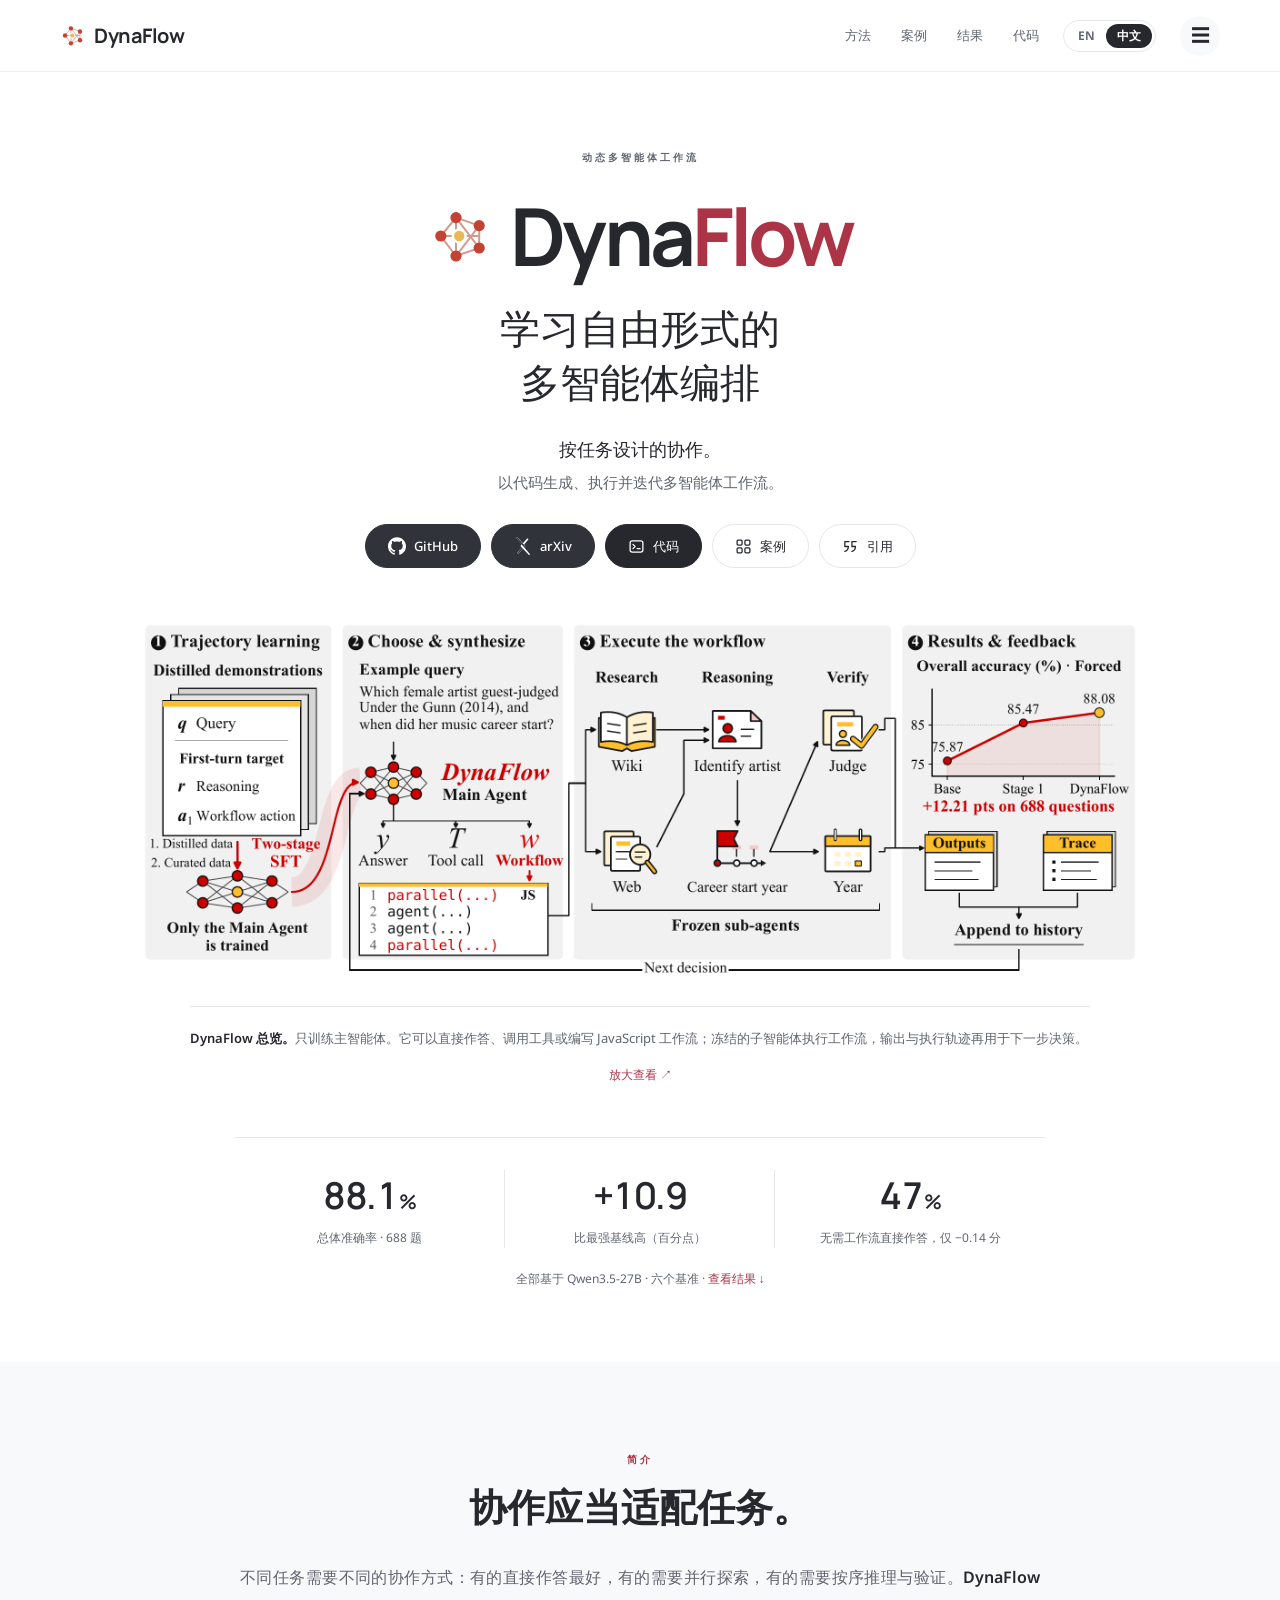
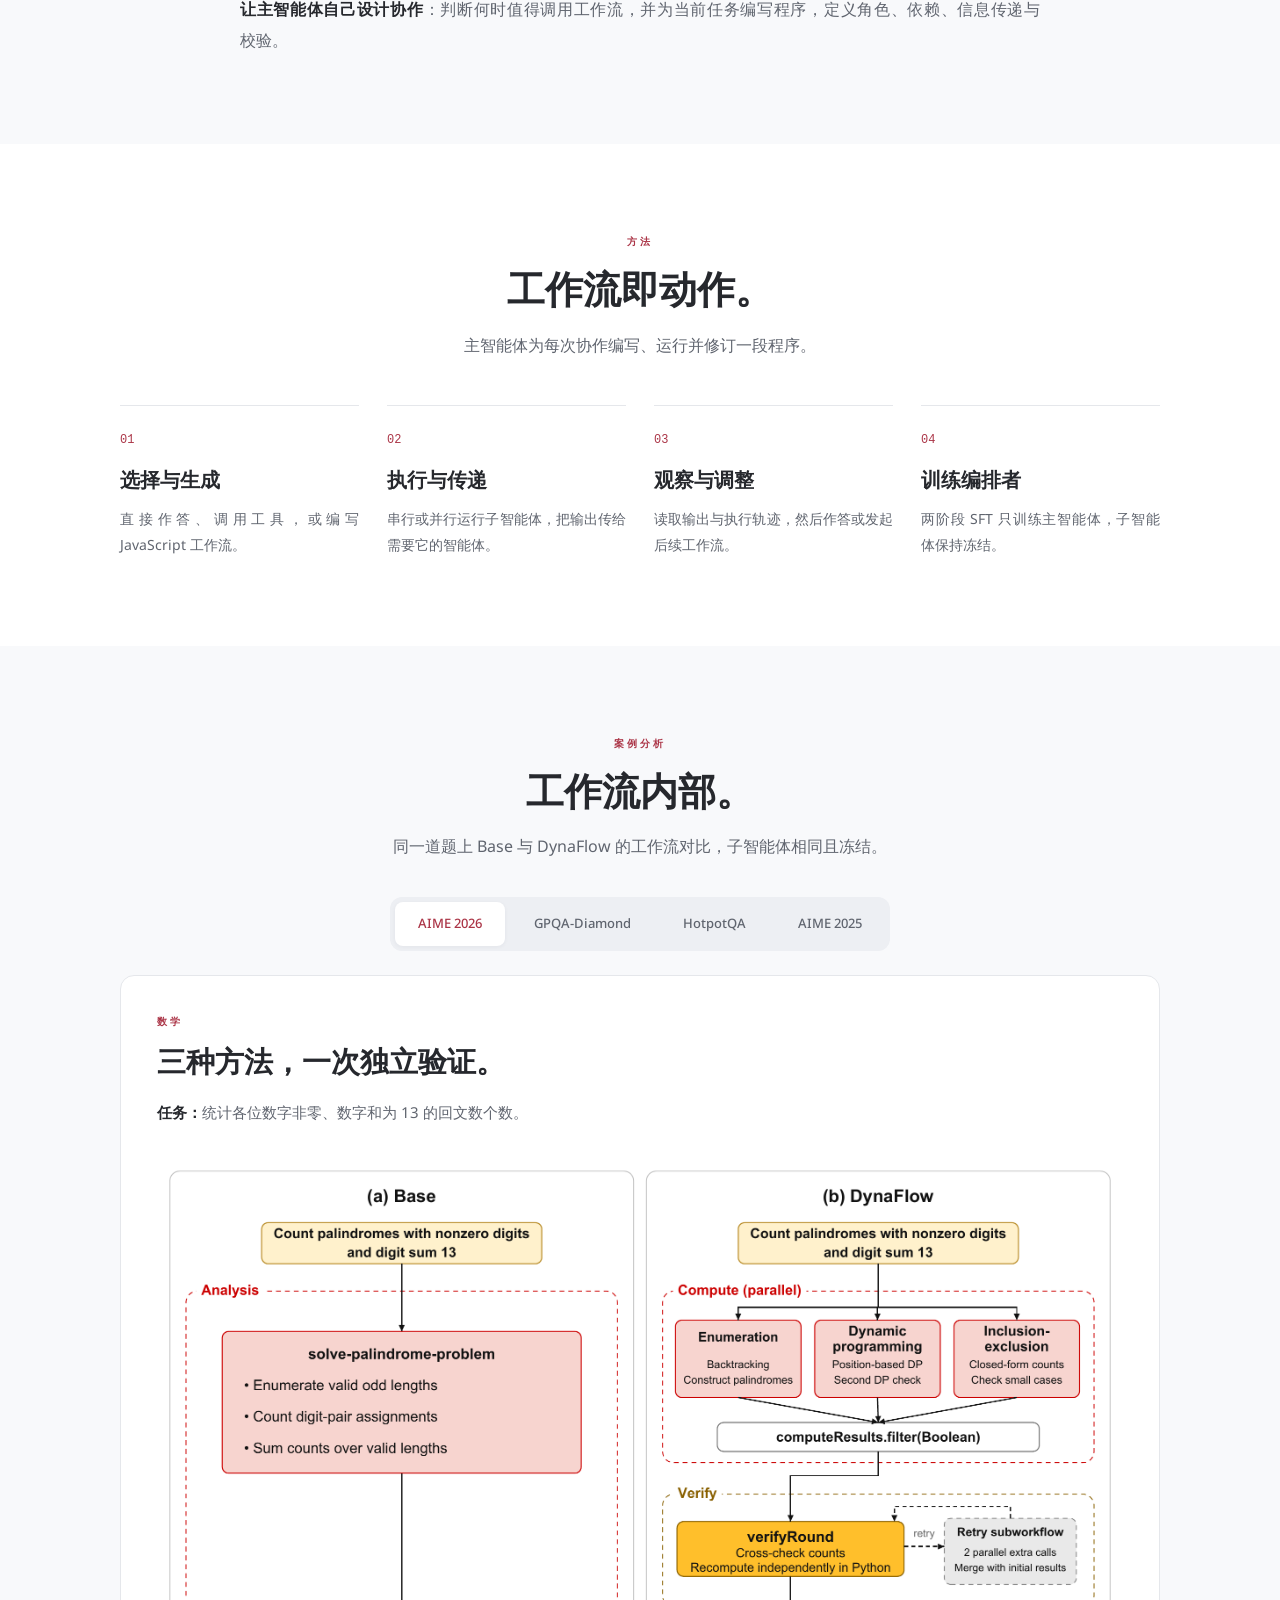
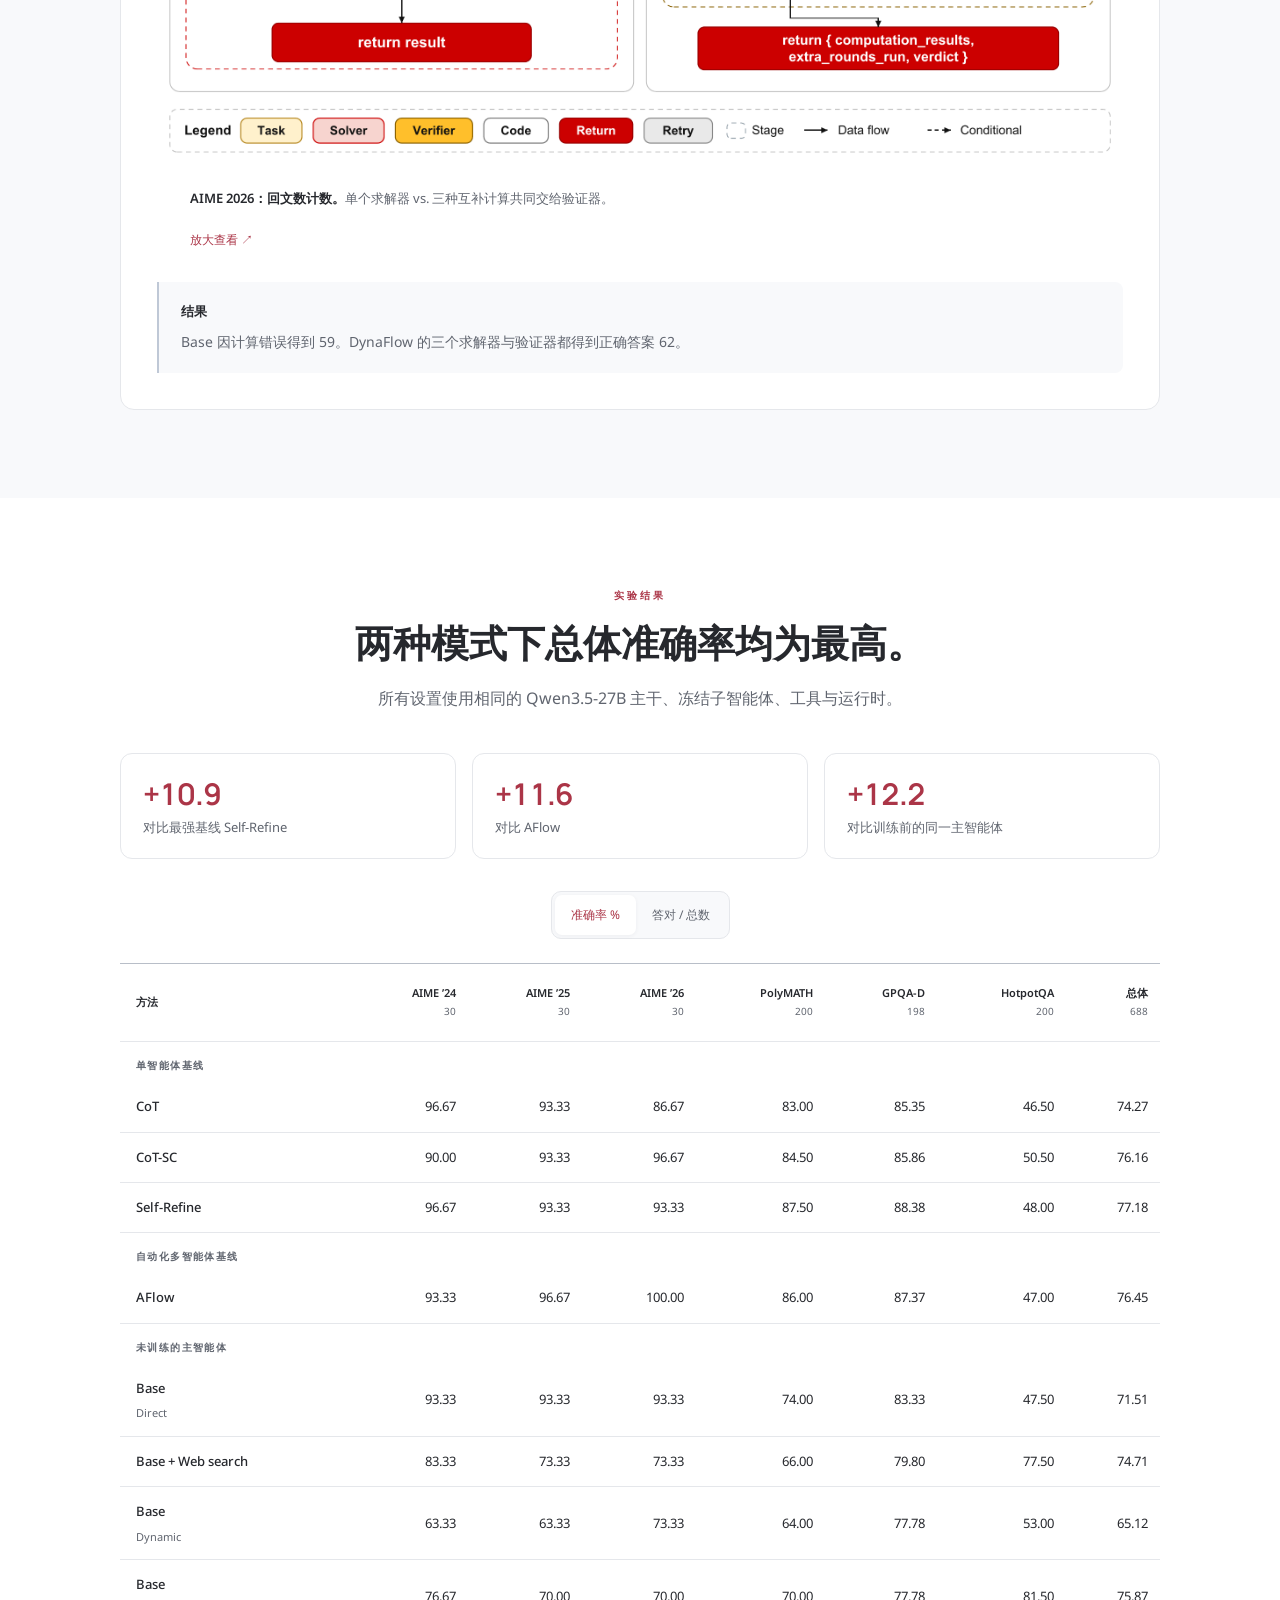
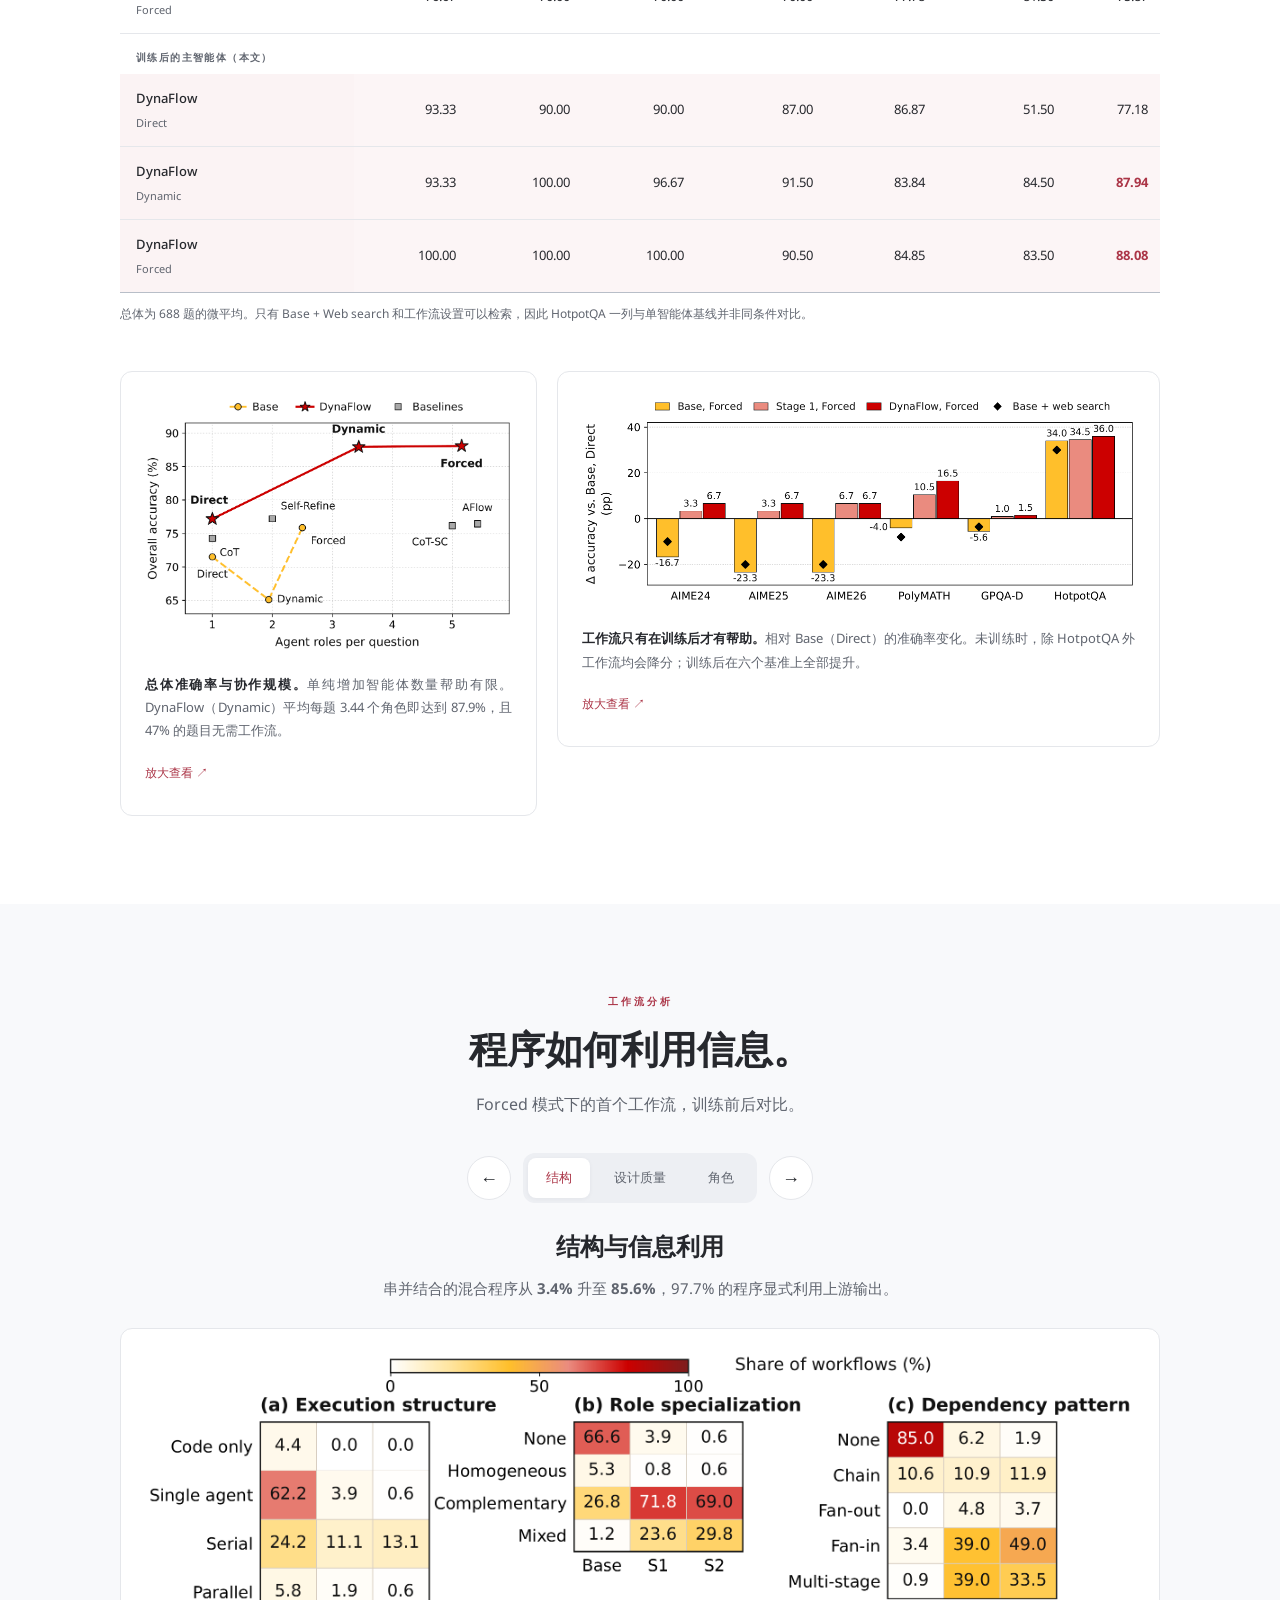
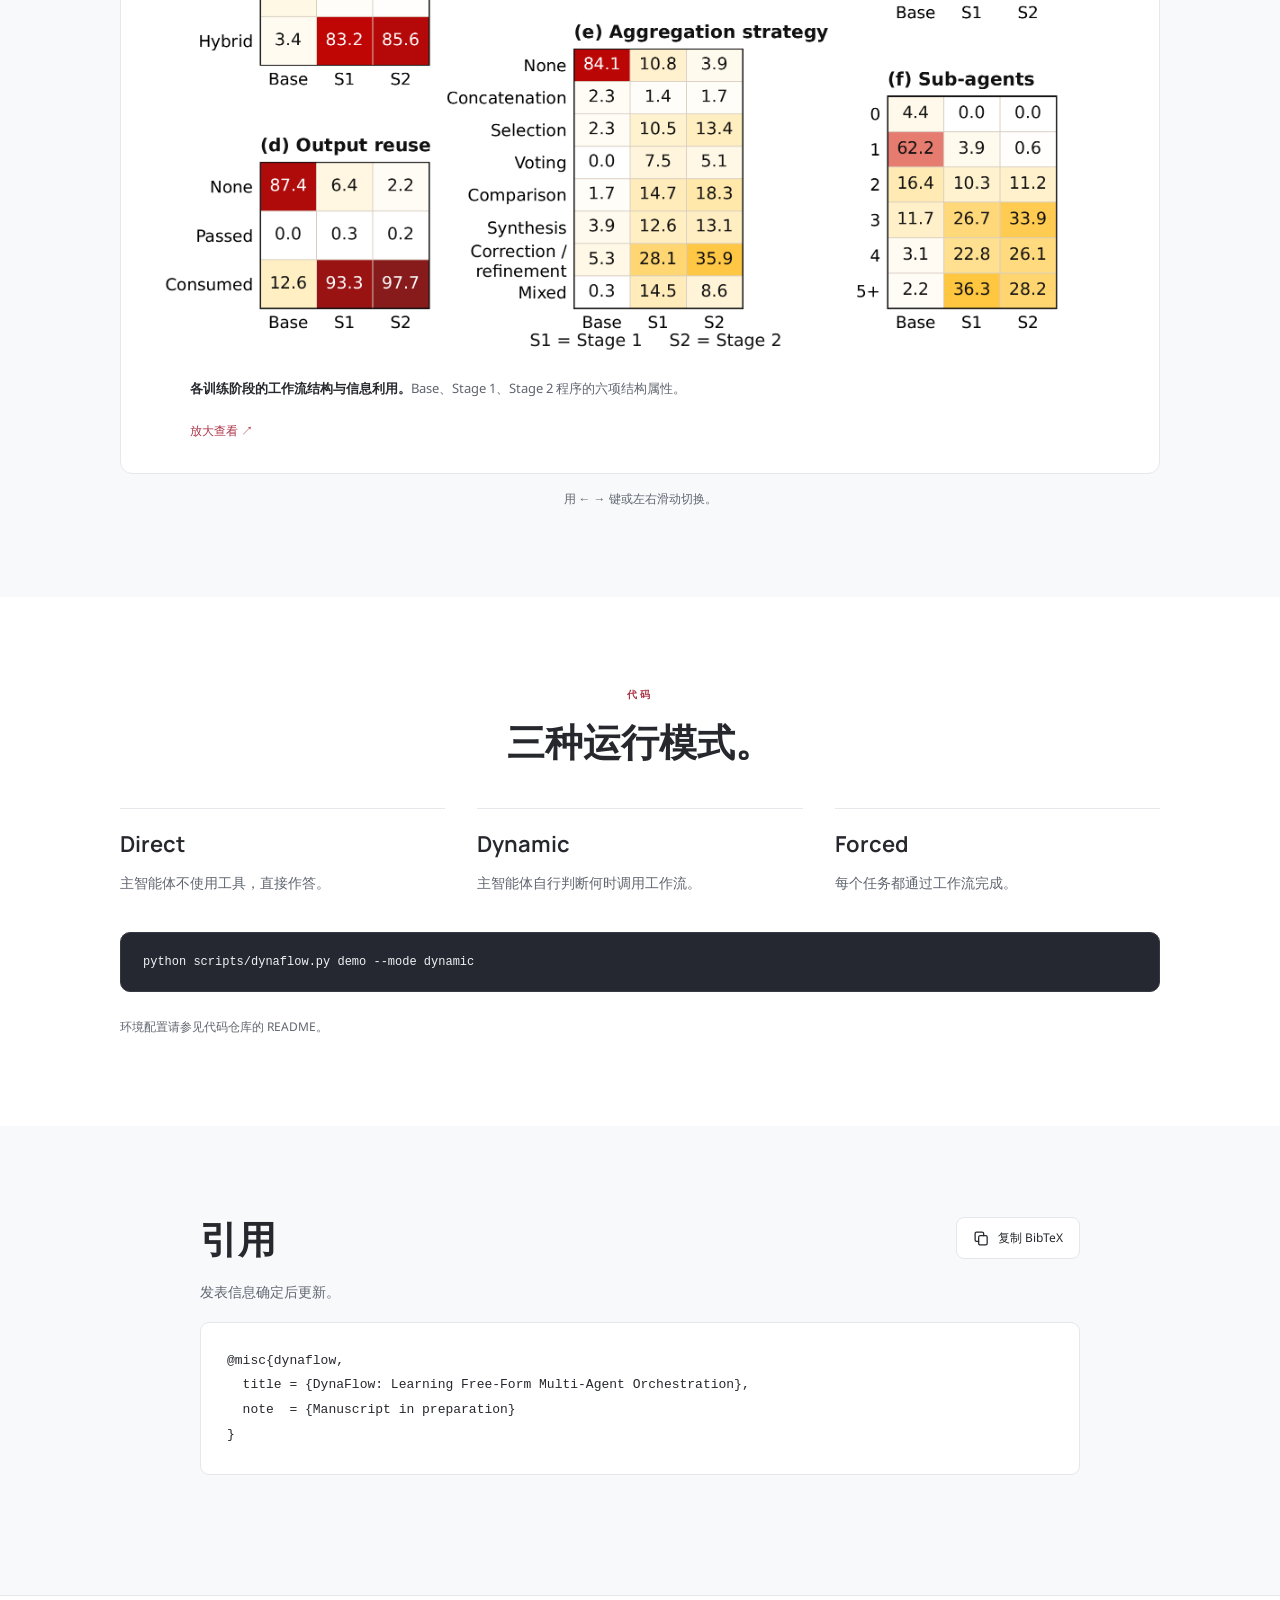
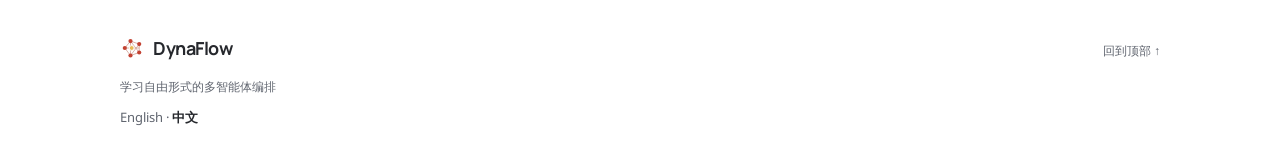
==== commit e95ef066: "Link arXiv paper from English and Chinese project pages" ====
--- a/zh.html
+++ b/zh.html
@@ -40,7 +40,7 @@
       <p class="hero-summary">按任务设计的协作。<br><span>以代码生成、执行并迭代多智能体工作流。</span></p>
       <div class="resource-links" aria-label="项目资源">
         <a class="resource resource-public" data-resource="github" href="https://github.com/amiya-special/Dynaflow" target="_blank" rel="noopener noreferrer"><svg class="resource-icon brand-icon" viewBox="0 0 24 24" fill="currentColor" aria-hidden="true" focusable="false"><path d="M12 .297c-6.63 0-12 5.373-12 12 0 5.303 3.438 9.8 8.205 11.385.6.113.82-.258.82-.577 0-.285-.01-1.04-.015-2.04-3.338.724-4.042-1.61-4.042-1.61C4.422 18.07 3.633 17.7 3.633 17.7c-1.087-.744.084-.729.084-.729 1.205.084 1.838 1.236 1.838 1.236 1.07 1.835 2.809 1.305 3.495.998.108-.776.417-1.305.76-1.605-2.665-.3-5.466-1.332-5.466-5.93 0-1.31.465-2.38 1.235-3.22-.135-.303-.54-1.523.105-3.176 0 0 1.005-.322 3.3 1.23.96-.267 1.98-.399 3-.405 1.02.006 2.04.138 3 .405 2.28-1.552 3.285-1.23 3.285-1.23.645 1.653.24 2.873.12 3.176.765.84 1.23 1.91 1.23 3.22 0 4.61-2.805 5.625-5.475 5.92.42.36.81 1.096.81 2.22 0 1.606-.015 2.896-.015 3.286 0 .315.21.69.825.57C20.565 22.092 24 17.592 24 12.297c0-6.627-5.373-12-12-12"/></svg> GitHub</a>
-        <a class="resource resource-public" data-resource="arxiv" role="link" aria-disabled="true"><svg class="resource-icon brand-icon" viewBox="0 0 24 24" fill="currentColor" aria-hidden="true" focusable="false"><path d="M3.8423 0a1.0037 1.0037 0 0 0-.922.6078c-.1536.3687-.0438.6275.2938 1.1113l6.9185 8.3597-1.0223 1.1058a1.0393 1.0393 0 0 0 .003 1.4229l1.2292 1.3135-5.4391 6.4444c-.2803.299-.4538.823-.2971 1.1986a1.0253 1.0253 0 0 0 .9585.635.9133.9133 0 0 0 .6891-.3405l5.783-6.126 7.4902 8.0051a.8527.8527 0 0 0 .6835.2597.9575.9575 0 0 0 .8777-.6138c.1577-.377-.017-.7502-.306-1.1407l-7.0518-8.3418 1.0632-1.13a.9626.9626 0 0 0 .0089-1.3165L4.6336.4639s-.3733-.4535-.768-.463zm0 .272h.0166c.2179.0052.4874.2715.5644.3639l.005.006.0052.0055 10.169 10.9905a.6915.6915 0 0 1-.0072.945l-1.0666 1.133-1.4982-1.7724-8.5994-10.39c-.3286-.472-.352-.6183-.2592-.841a.7307.7307 0 0 1 .6704-.4401Zm14.341 1.5701a.877.877 0 0 0-.6554.2418l-5.6962 6.1584 1.6944 1.8319 5.3089-6.5138c.3251-.4335.479-.6603.3247-1.0292a1.1205 1.1205 0 0 0-.9763-.689zm-7.6557 12.2823 1.3186 1.4135-5.7864 6.1295a.6494.6494 0 0 1-.4959.26.7516.7516 0 0 1-.706-.4669c-.1119-.2682.0359-.6864.2442-.9083l.0051-.0055.0047-.0055z"/></svg> arXiv <small>即将发布</small></a>
+        <a class="resource resource-public" data-resource="arxiv" href="https://arxiv.org/pdf/2610.34467" target="_blank" rel="noopener noreferrer"><svg class="resource-icon brand-icon" viewBox="0 0 24 24" fill="currentColor" aria-hidden="true" focusable="false"><path d="M3.8423 0a1.0037 1.0037 0 0 0-.922.6078c-.1536.3687-.0438.6275.2938 1.1113l6.9185 8.3597-1.0223 1.1058a1.0393 1.0393 0 0 0 .003 1.4229l1.2292 1.3135-5.4391 6.4444c-.2803.299-.4538.823-.2971 1.1986a1.0253 1.0253 0 0 0 .9585.635.9133.9133 0 0 0 .6891-.3405l5.783-6.126 7.4902 8.0051a.8527.8527 0 0 0 .6835.2597.9575.9575 0 0 0 .8777-.6138c.1577-.377-.017-.7502-.306-1.1407l-7.0518-8.3418 1.0632-1.13a.9626.9626 0 0 0 .0089-1.3165L4.6336.4639s-.3733-.4535-.768-.463zm0 .272h.0166c.2179.0052.4874.2715.5644.3639l.005.006.0052.0055 10.169 10.9905a.6915.6915 0 0 1-.0072.945l-1.0666 1.133-1.4982-1.7724-8.5994-10.39c-.3286-.472-.352-.6183-.2592-.841a.7307.7307 0 0 1 .6704-.4401Zm14.341 1.5701a.877.877 0 0 0-.6554.2418l-5.6962 6.1584 1.6944 1.8319 5.3089-6.5138c.3251-.4335.479-.6603.3247-1.0292a1.1205 1.1205 0 0 0-.9763-.689zm-7.6557 12.2823 1.3186 1.4135-5.7864 6.1295a.6494.6494 0 0 1-.4959.26.7516.7516 0 0 1-.706-.4669c-.1119-.2682.0359-.6864.2442-.9083l.0051-.0055.0047-.0055z"/></svg> arXiv</a>
         <a class="resource resource-primary" href="#code"><svg class="resource-icon " viewBox="0 0 24 24" fill="none" stroke="currentColor" stroke-width="1.8" stroke-linecap="round" stroke-linejoin="round" aria-hidden="true" focusable="false"><rect x="3" y="4" width="18" height="16" rx="3"/><path d="m7 9 3 3-3 3m6 0h4"/></svg> 代码</a>
         <a class="resource" href="#cases"><svg class="resource-icon " viewBox="0 0 24 24" fill="none" stroke="currentColor" stroke-width="1.8" stroke-linecap="round" stroke-linejoin="round" aria-hidden="true" focusable="false"><rect x="3" y="3" width="7" height="7" rx="1.5"/><rect x="14" y="3" width="7" height="7" rx="1.5"/><rect x="3" y="14" width="7" height="7" rx="1.5"/><rect x="14" y="14" width="7" height="7" rx="1.5"/></svg> 案例</a>
         <a class="resource" href="#citation" data-citation-link><svg class="resource-icon " viewBox="0 0 24 24" fill="none" stroke="currentColor" stroke-width="1.8" stroke-linecap="round" stroke-linejoin="round" aria-hidden="true" focusable="false"><path d="M10 5H4v7h5c0 4-2 6-5 7m16-14h-6v7h5c0 4-2 6-5 7"/></svg> 引用</a>
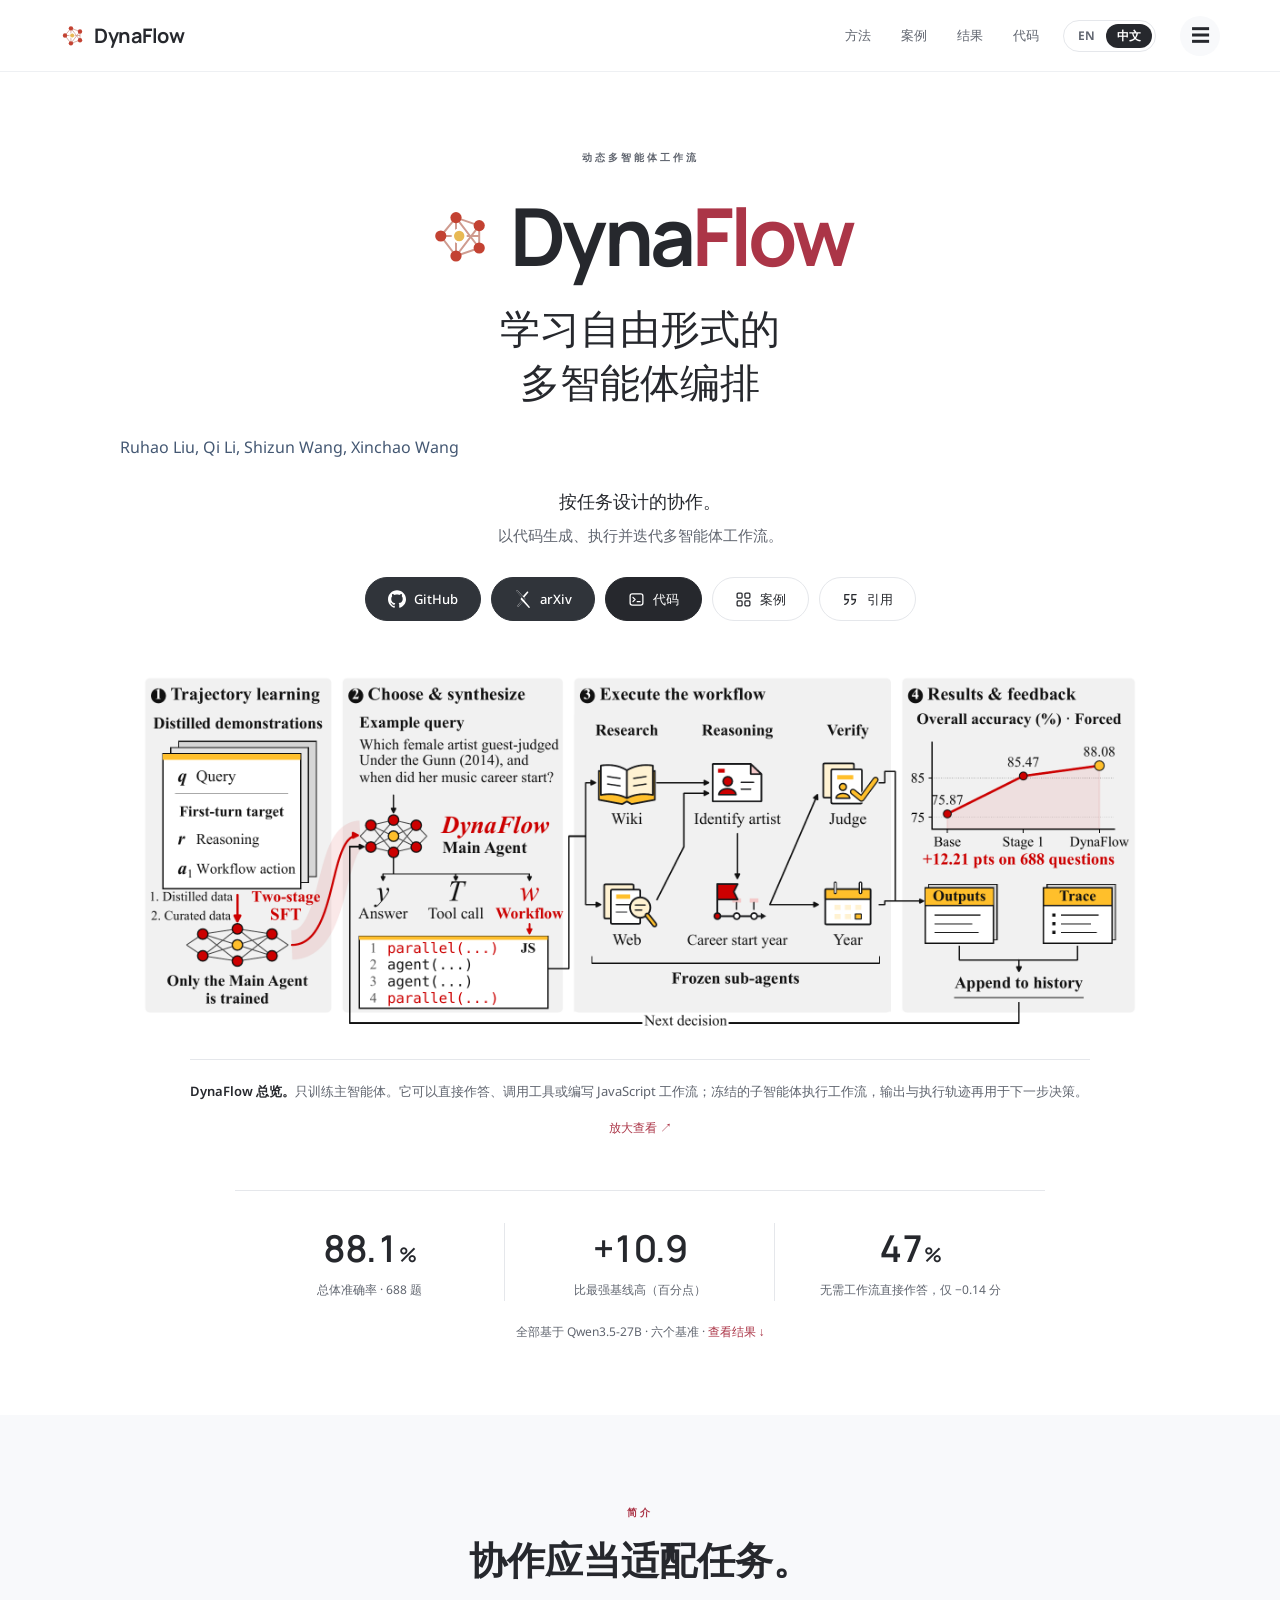
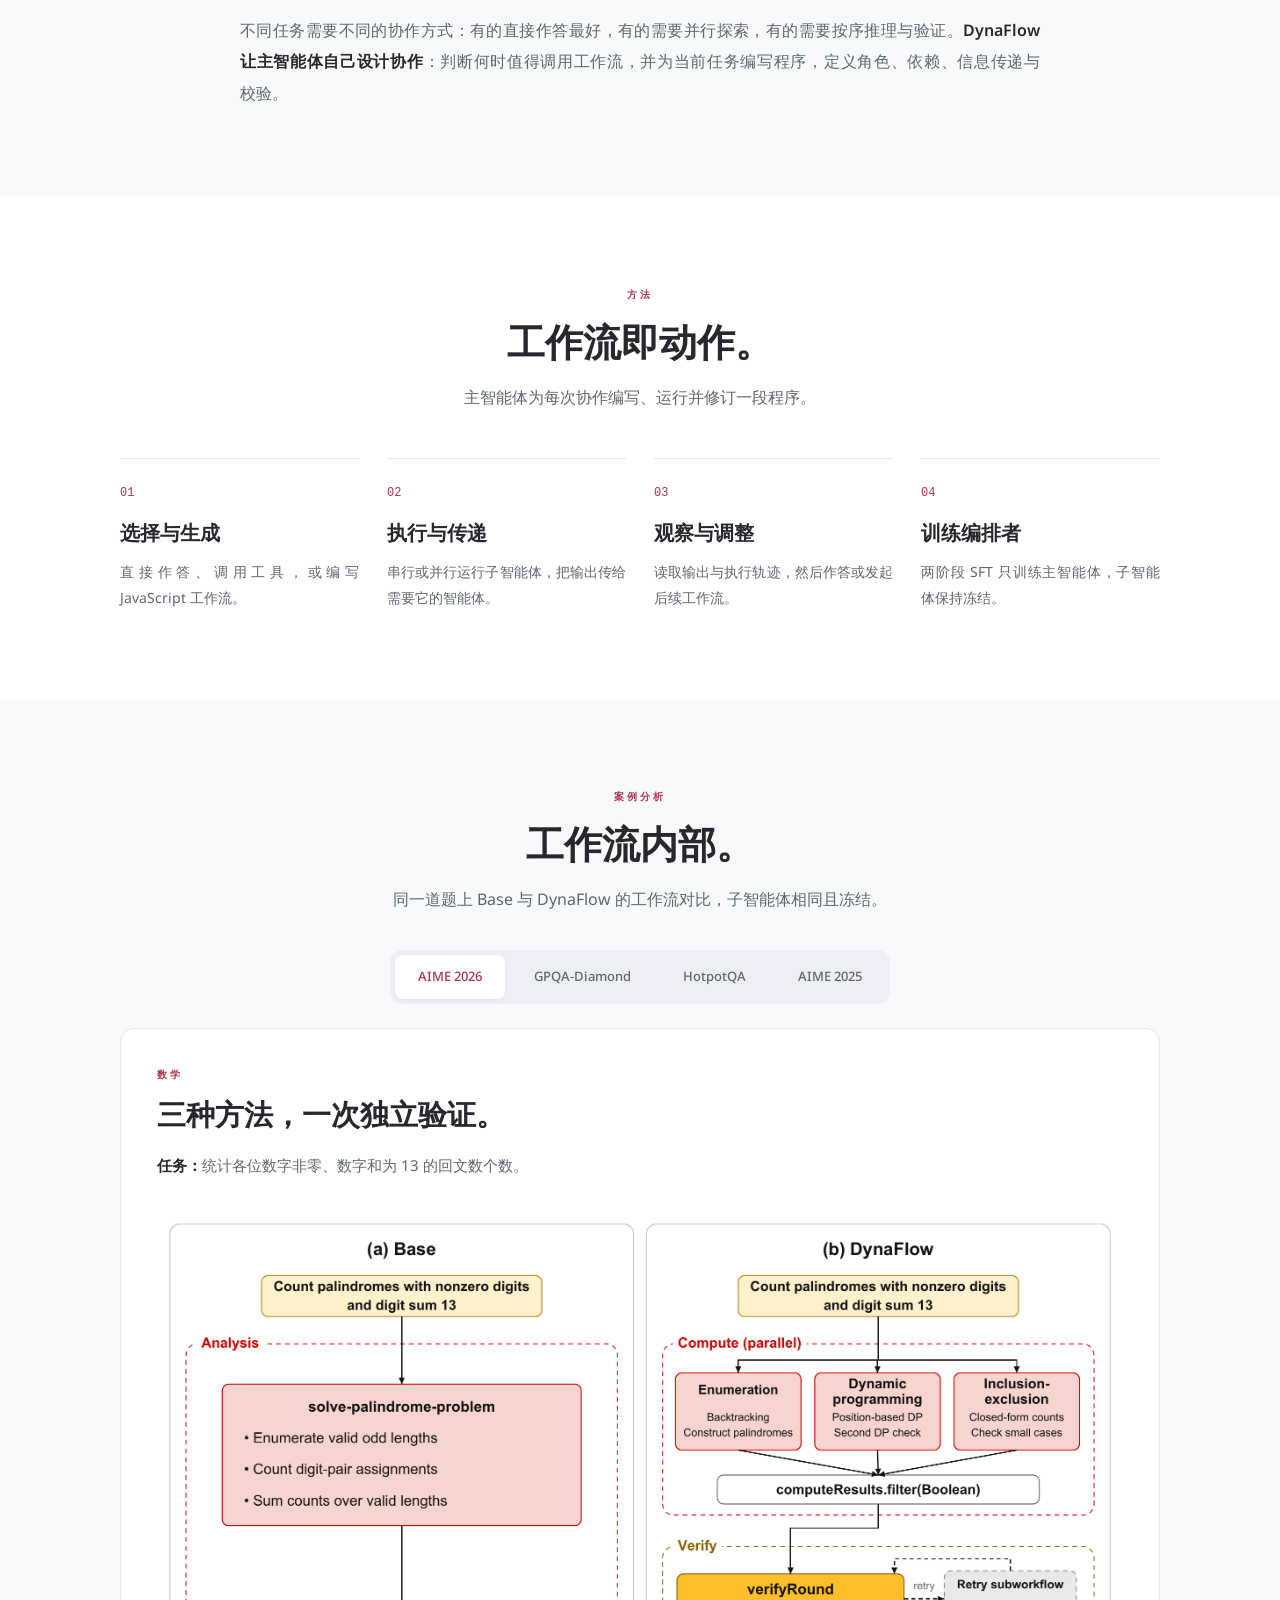
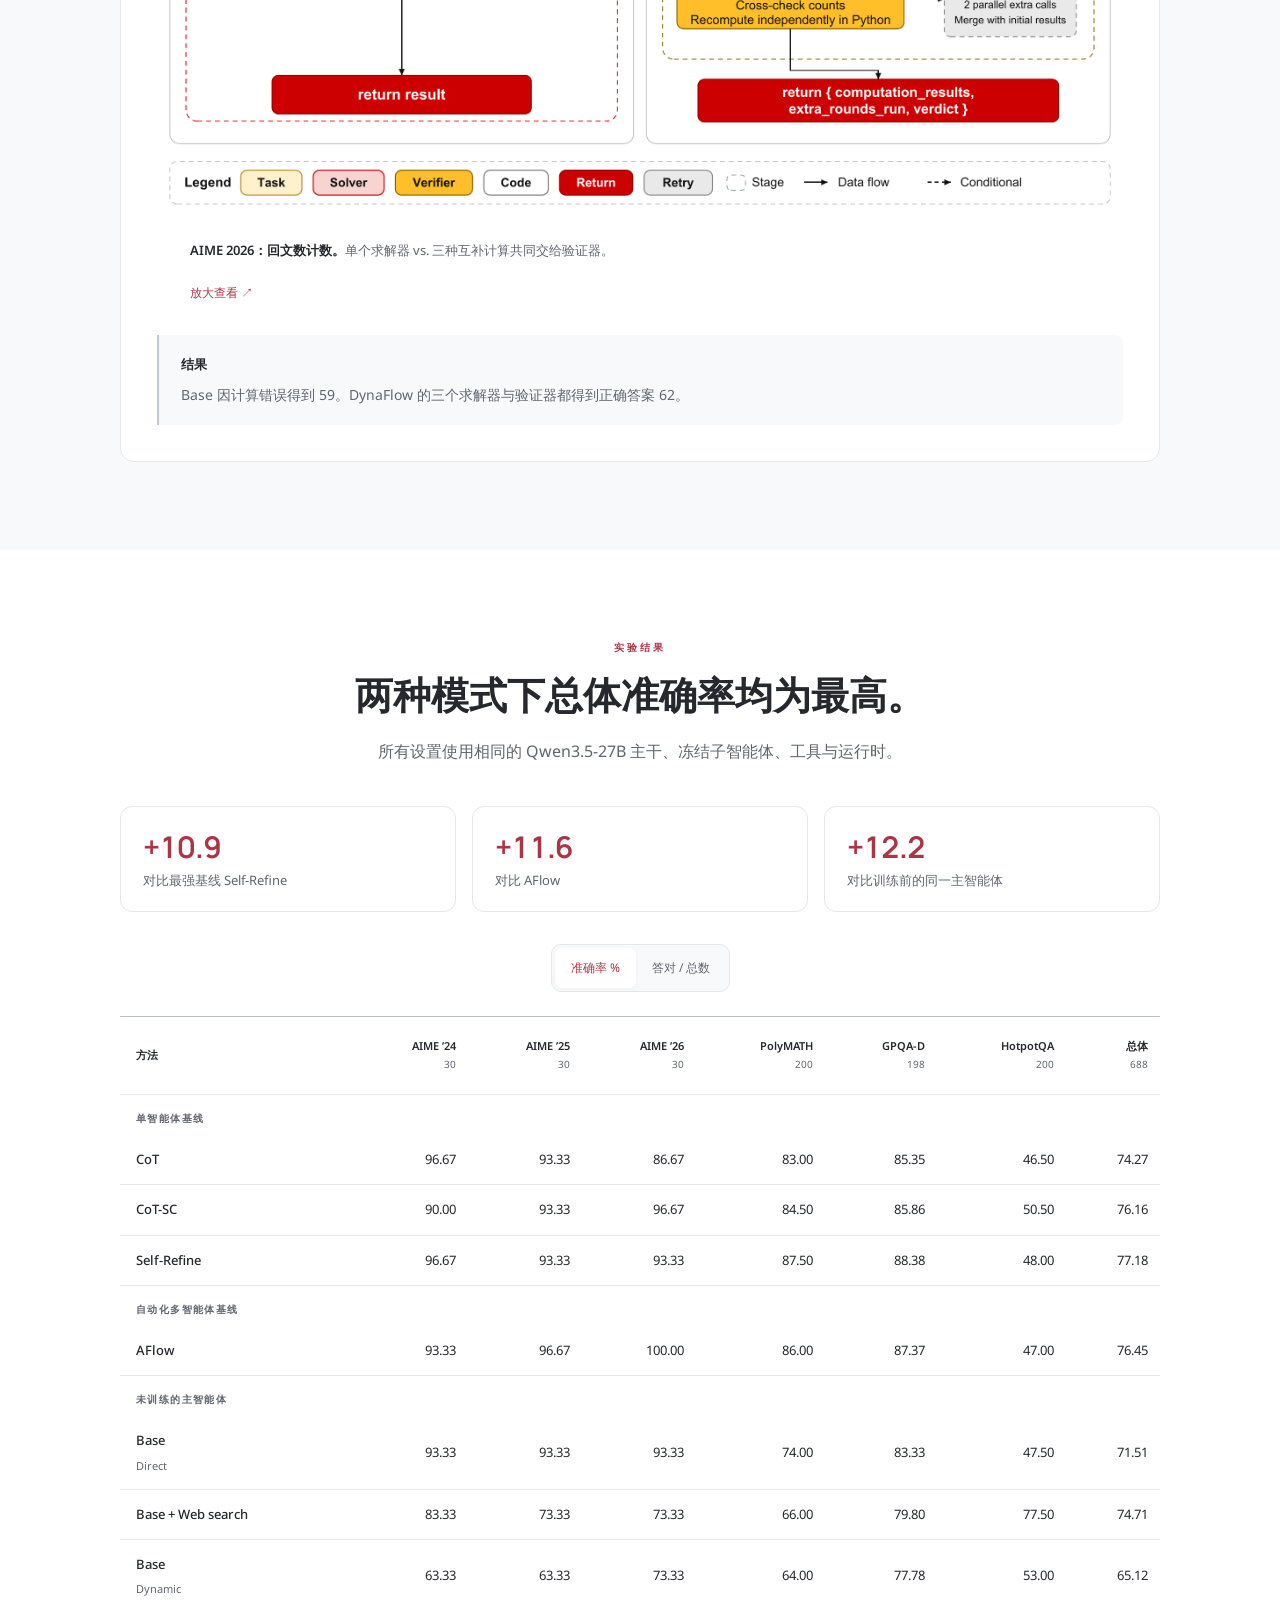
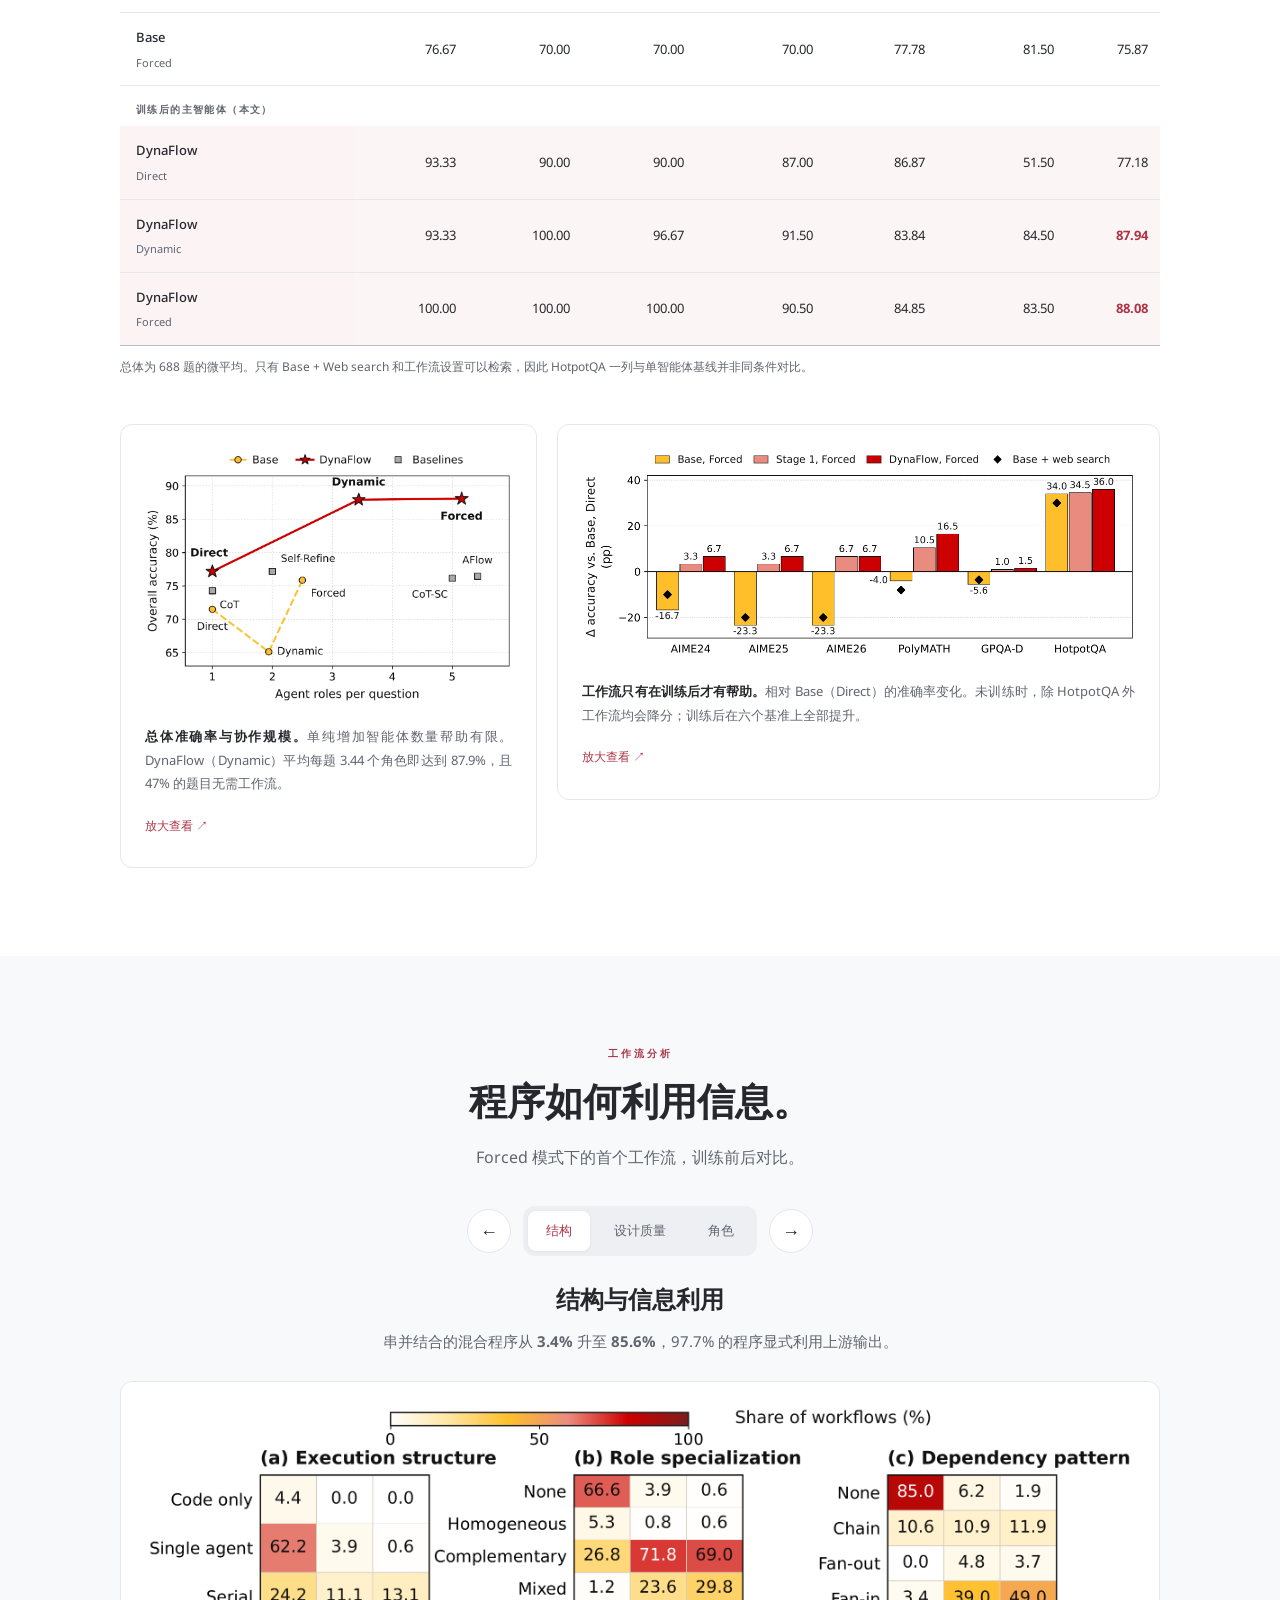
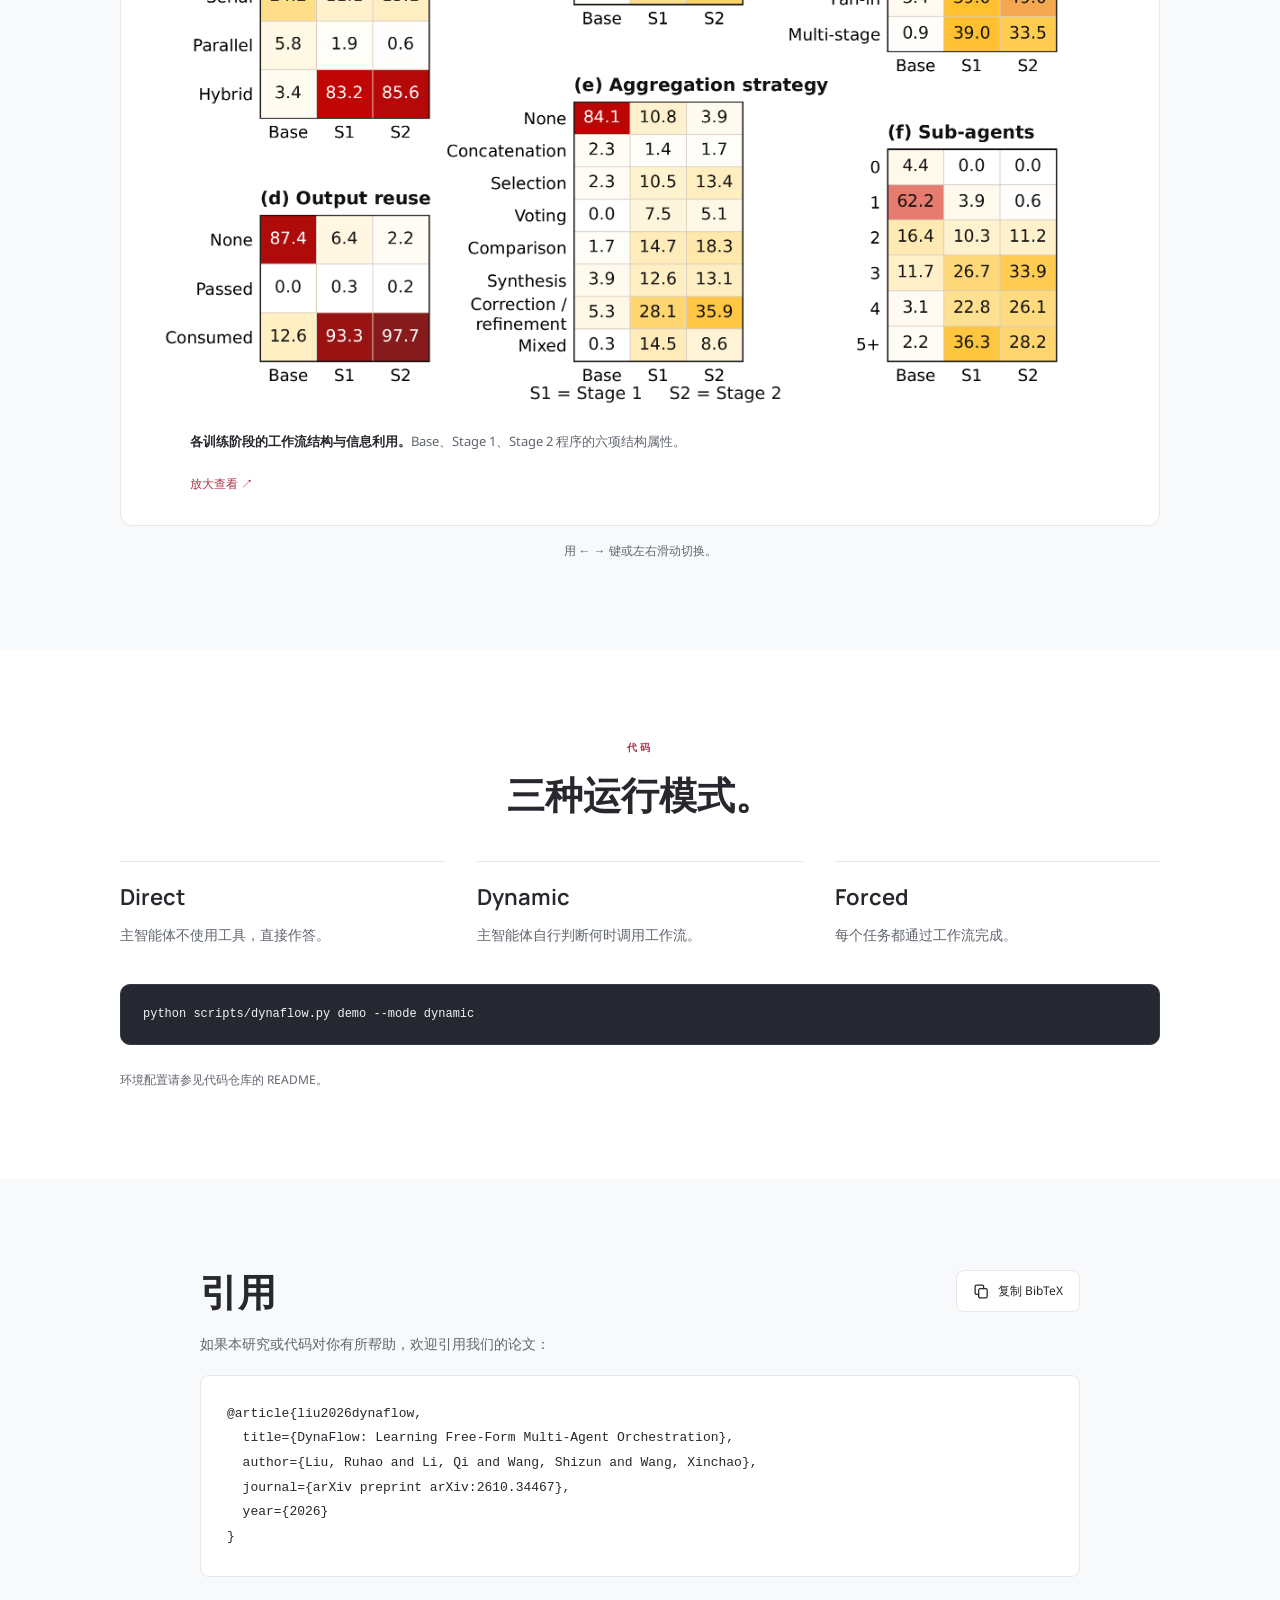
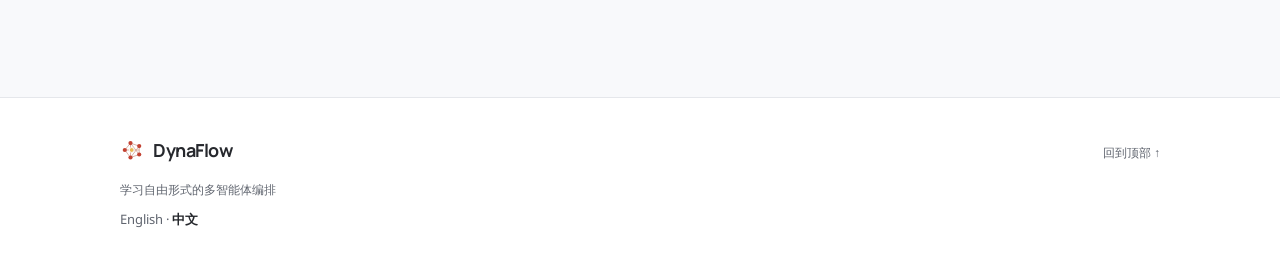
==== commit cf507e94: "Add paper authors and published arXiv citation" ====
--- a/zh.html
+++ b/zh.html
@@ -35,7 +35,7 @@
       <div class="eyebrow">动态多智能体工作流</div>
       <h1><img src="assets/logo.svg" alt="" width="80" height="80"><span>Dyna<span class="accent">Flow</span></span></h1>
       <h2 class="subtitle" id="project-subtitle">学习自由形式的<br>多智能体编排</h2>
-      <p class="authors" id="project-authors" hidden></p>
+      <p class="authors" id="project-authors">Ruhao Liu, Qi Li, Shizun Wang, Xinchao Wang</p>
       <p class="affiliations" id="project-affiliations" hidden></p>
       <p class="hero-summary">按任务设计的协作。<br><span>以代码生成、执行并迭代多智能体工作流。</span></p>
       <div class="resource-links" aria-label="项目资源">
@@ -206,10 +206,12 @@
     <section class="section tinted citation-section" id="citation">
       <div class="container citation-inner">
         <div class="citation-heading"><h2>引用</h2><button id="copy-citation" class="copy-button" type="button"><svg class="resource-icon " viewBox="0 0 24 24" fill="none" stroke="currentColor" stroke-width="1.8" stroke-linecap="round" stroke-linejoin="round" aria-hidden="true" focusable="false"><rect x="8" y="8" width="12" height="13" rx="2"/><path d="M15 8V5a2 2 0 0 0-2-2H5a2 2 0 0 0-2 2v9a2 2 0 0 0 2 2h3"/></svg> 复制 BibTeX</button></div>
-        <p class="citation-note">发表信息确定后更新。</p>
-        <pre class="bibtex" tabindex="0" aria-label="BibTeX 引用"><code id="citation-text">@misc{dynaflow,
-  title = {DynaFlow: Learning Free-Form Multi-Agent Orchestration},
-  note  = {Manuscript in preparation}
+        <p class="citation-note">如果本研究或代码对你有所帮助，欢迎引用我们的论文：</p>
+        <pre class="bibtex" tabindex="0" aria-label="BibTeX 引用"><code id="citation-text">@article{liu2026dynaflow,
+  title={DynaFlow: Learning Free-Form Multi-Agent Orchestration},
+  author={Liu, Ruhao and Li, Qi and Wang, Shizun and Wang, Xinchao},
+  journal={arXiv preprint arXiv:2610.34467},
+  year={2026}
 }</code></pre>
         <p id="copy-status" role="status" aria-live="polite"></p>
       </div>
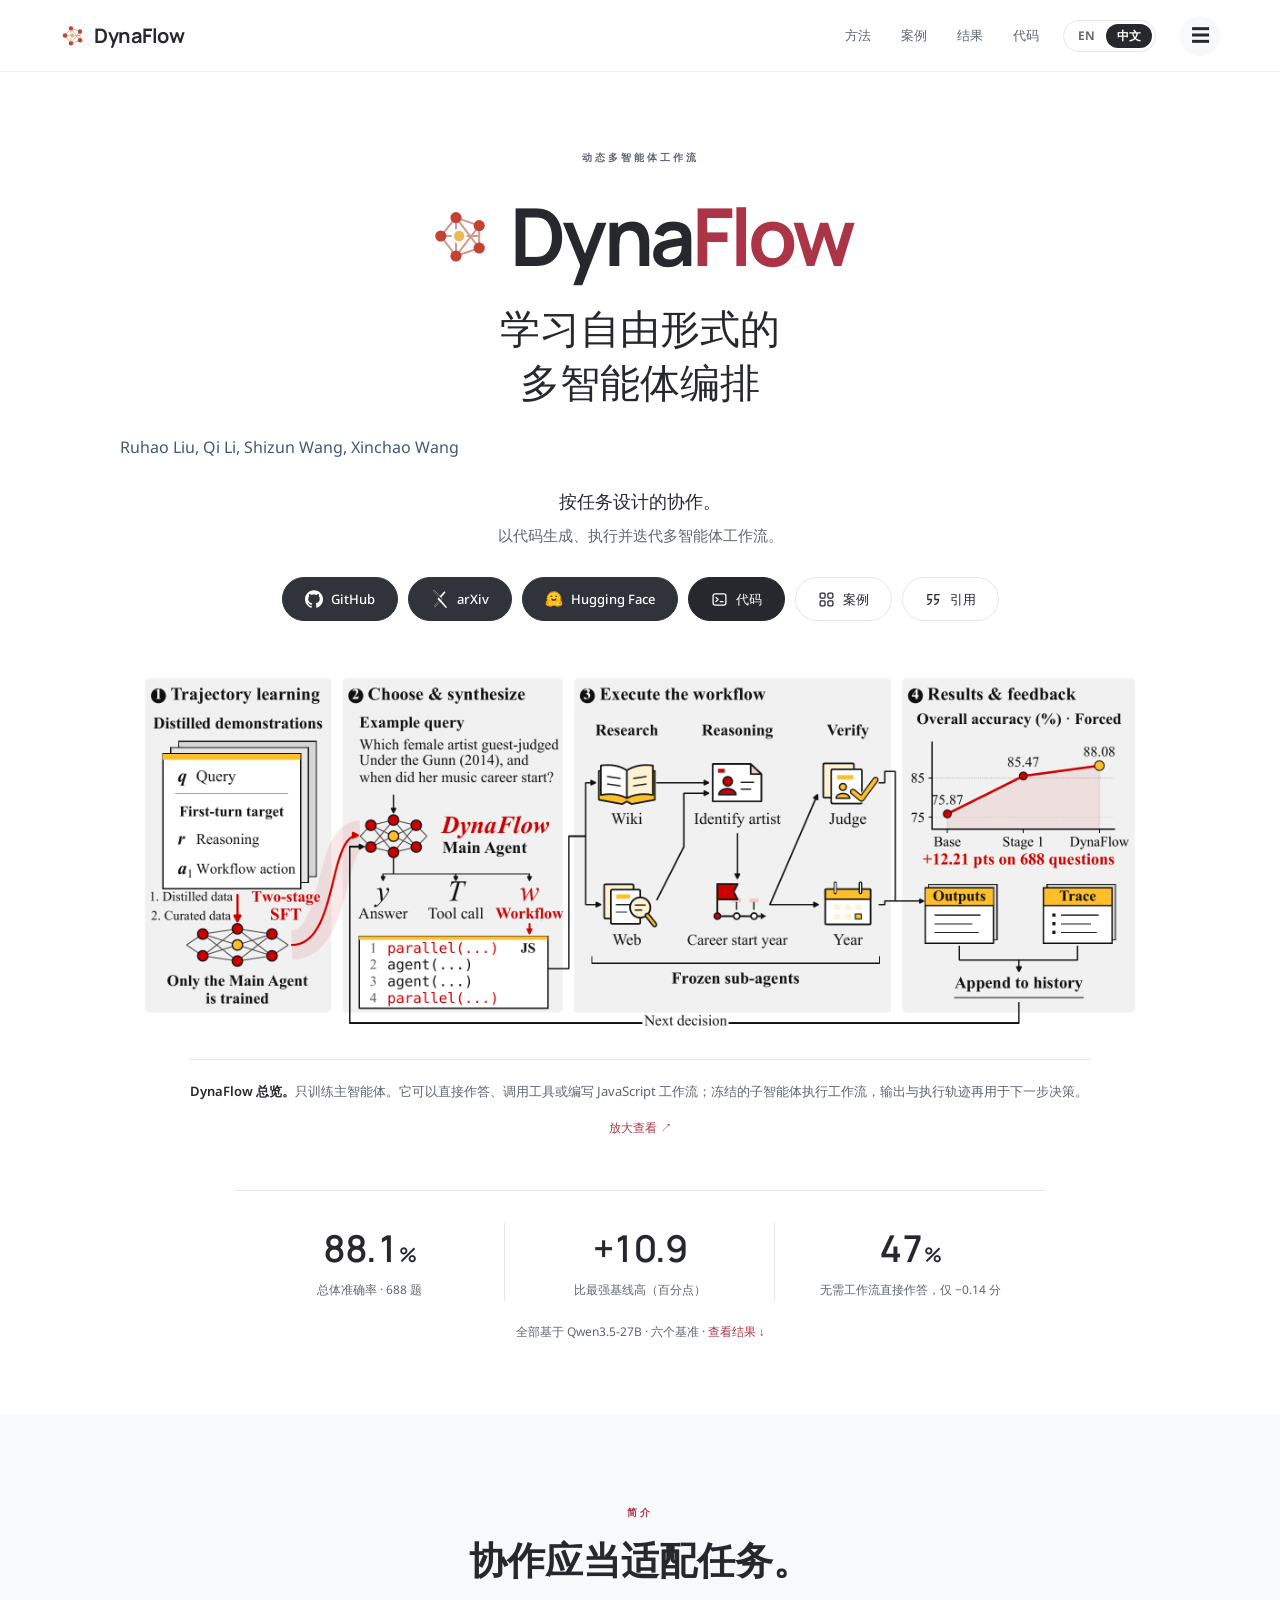
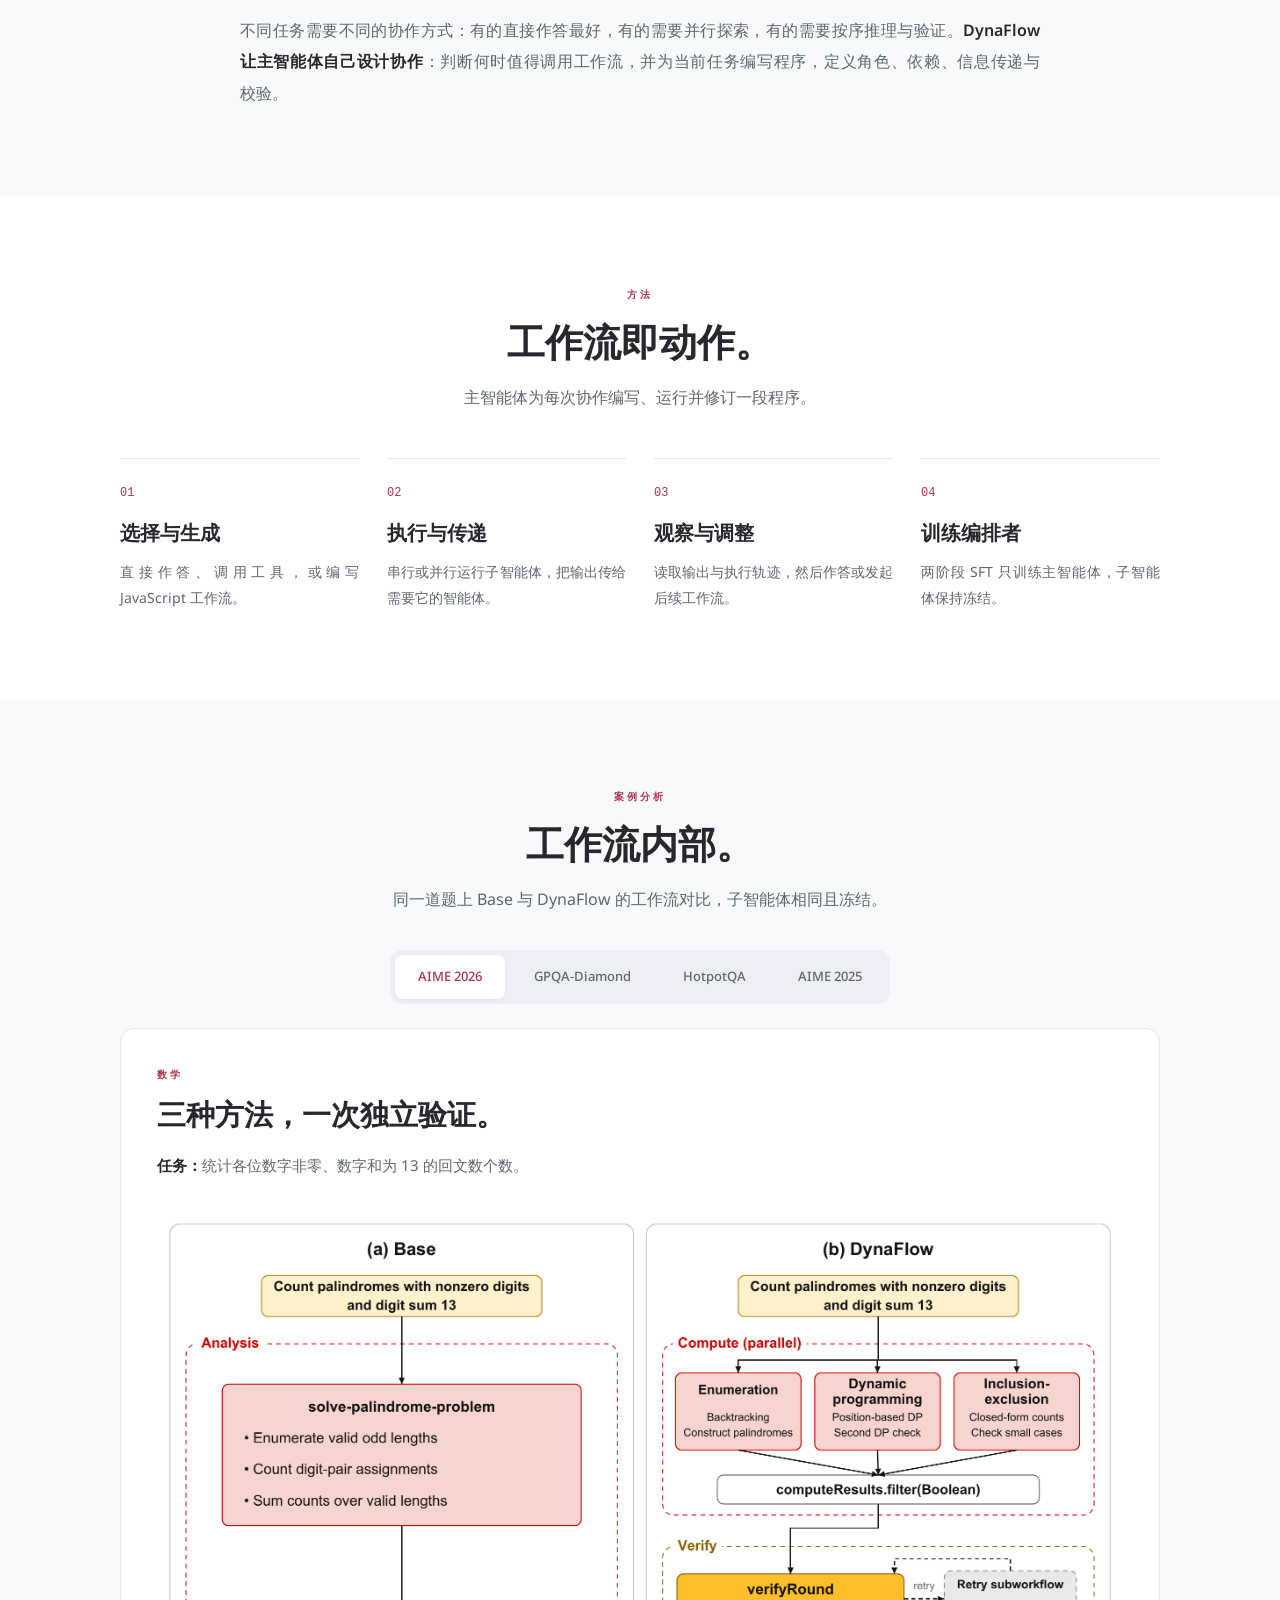
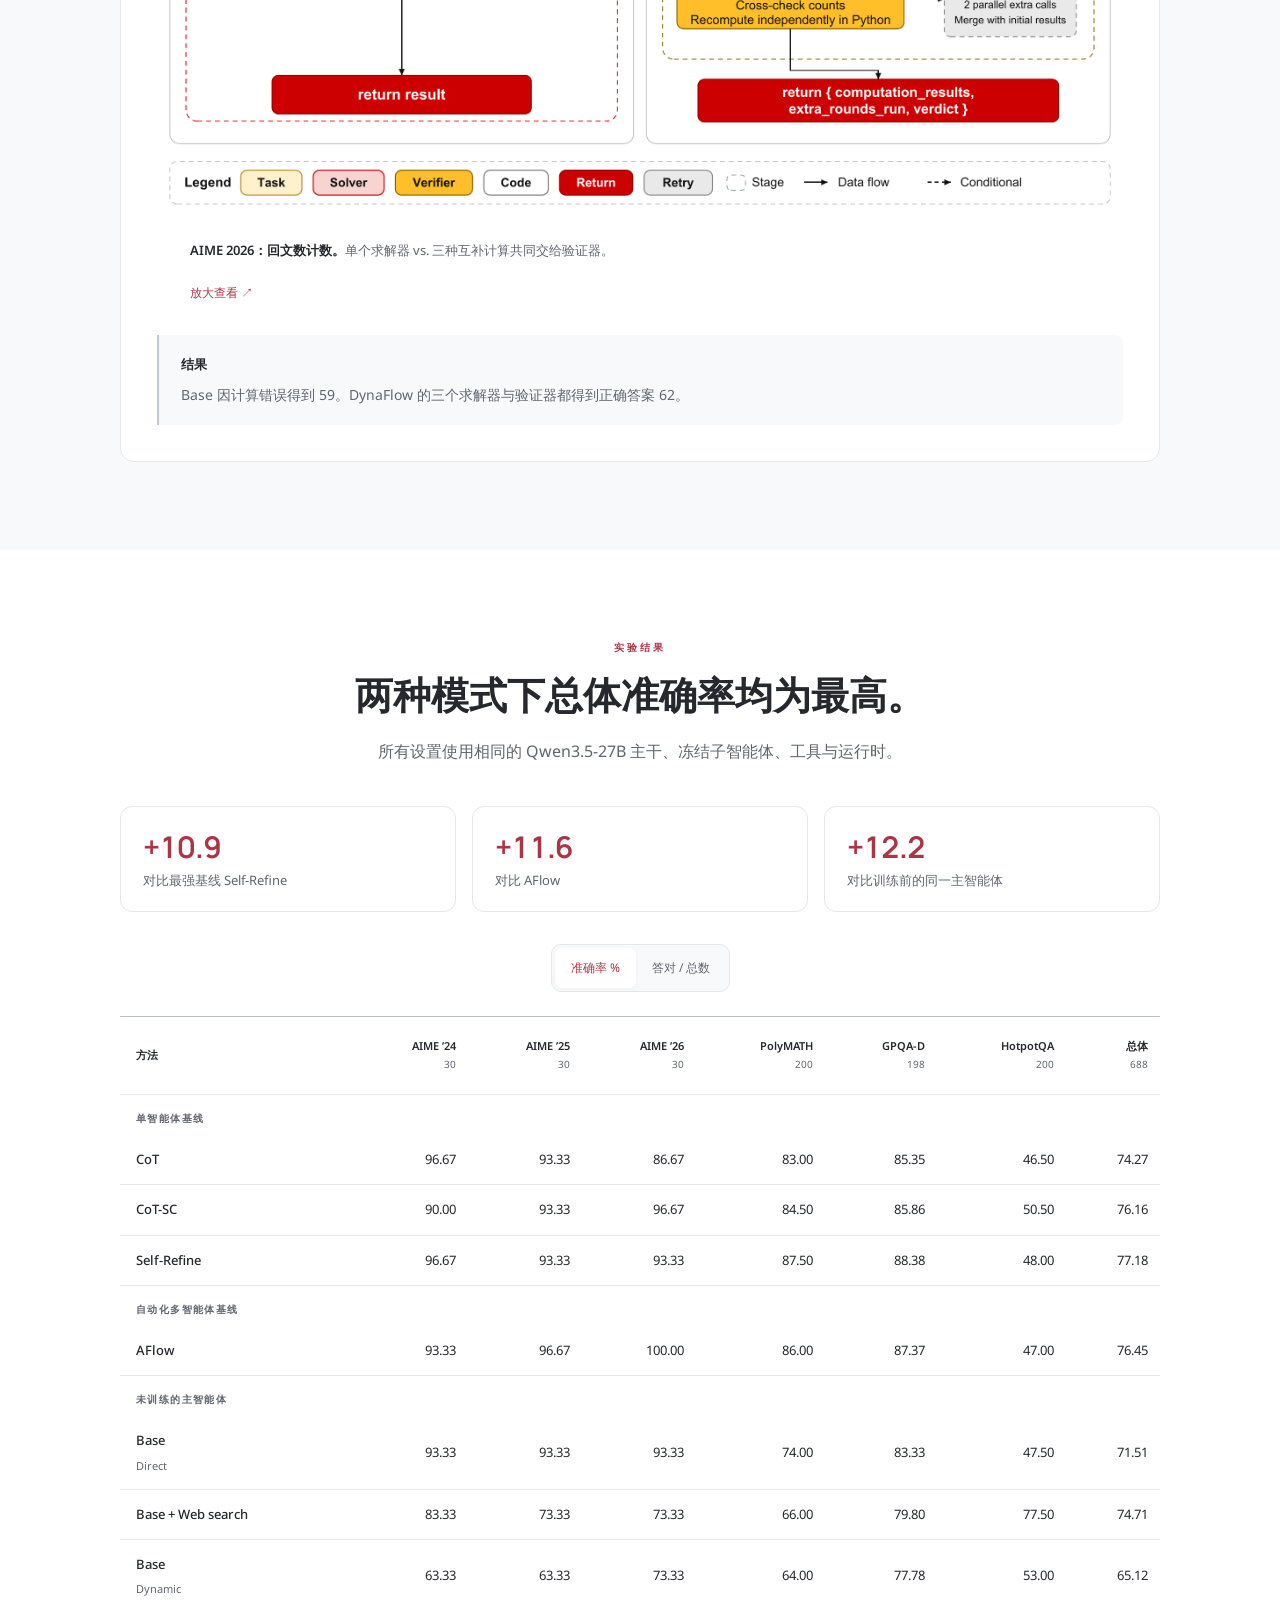
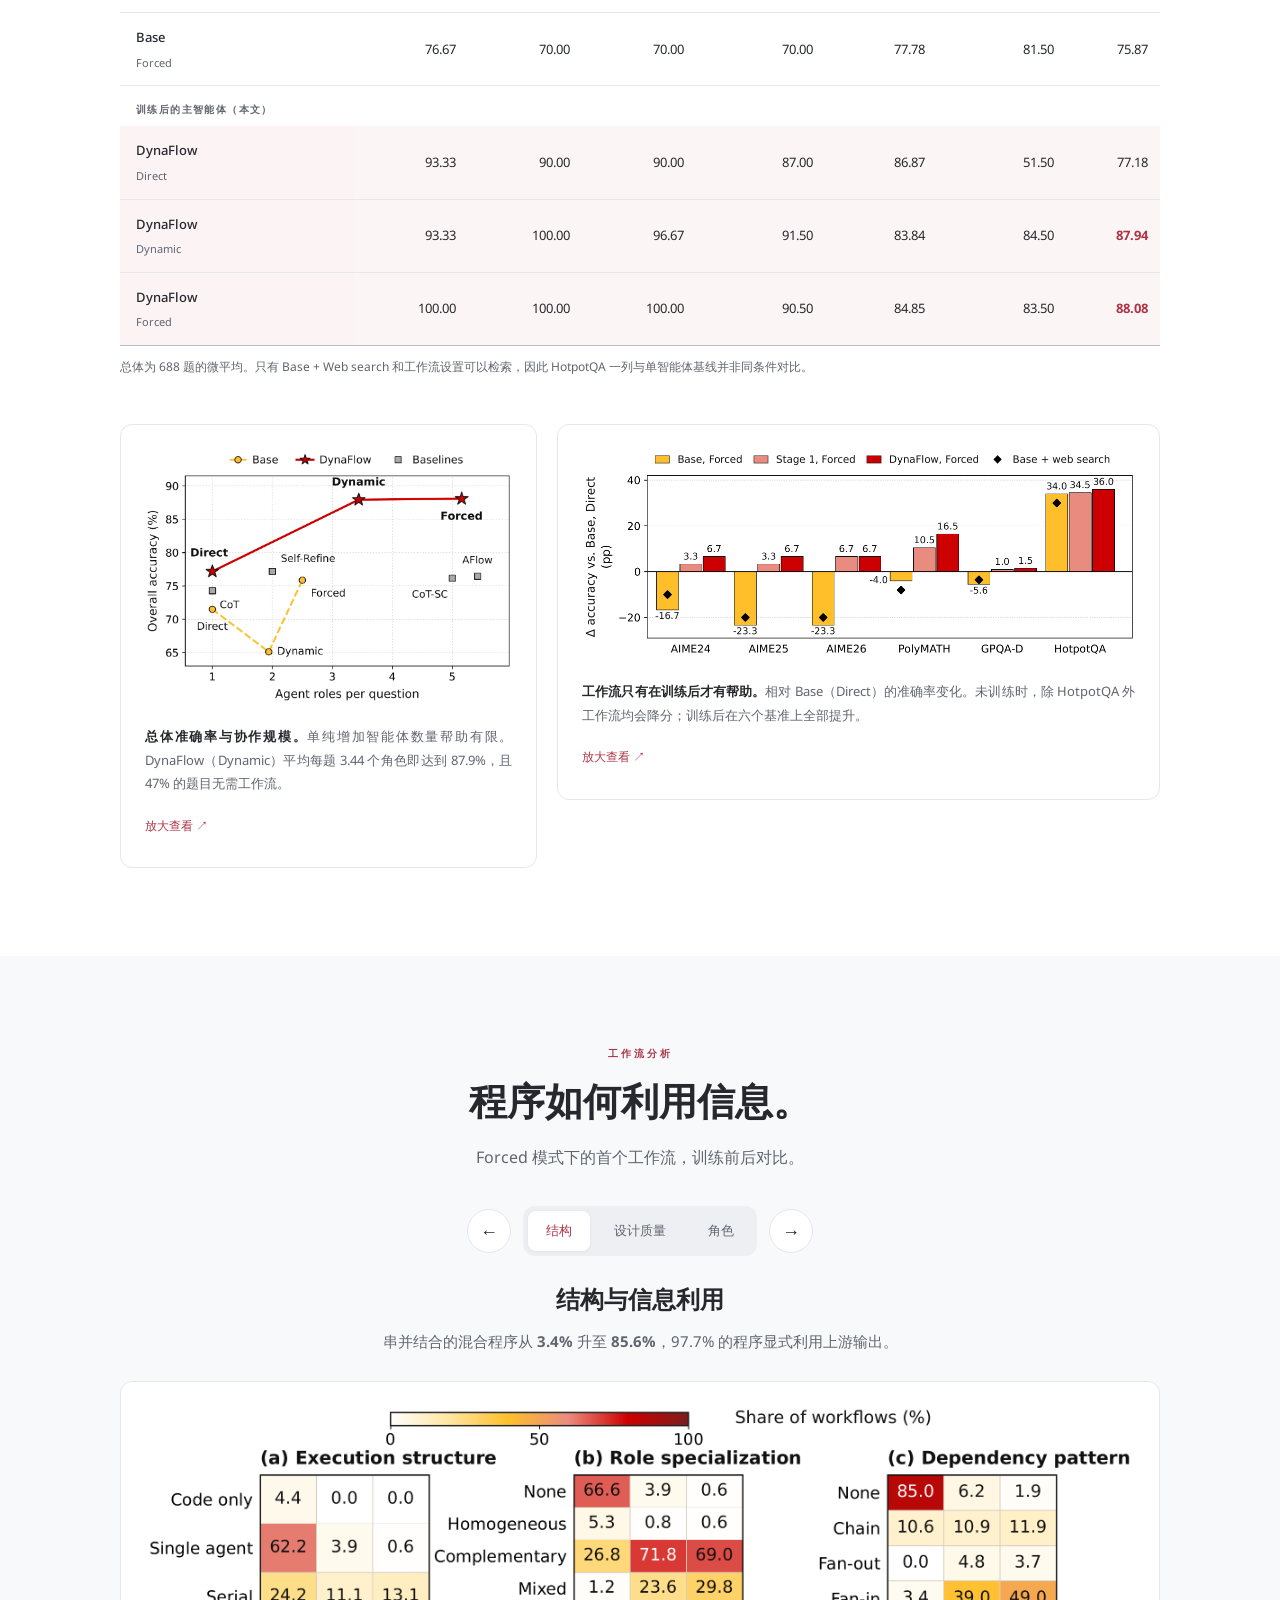
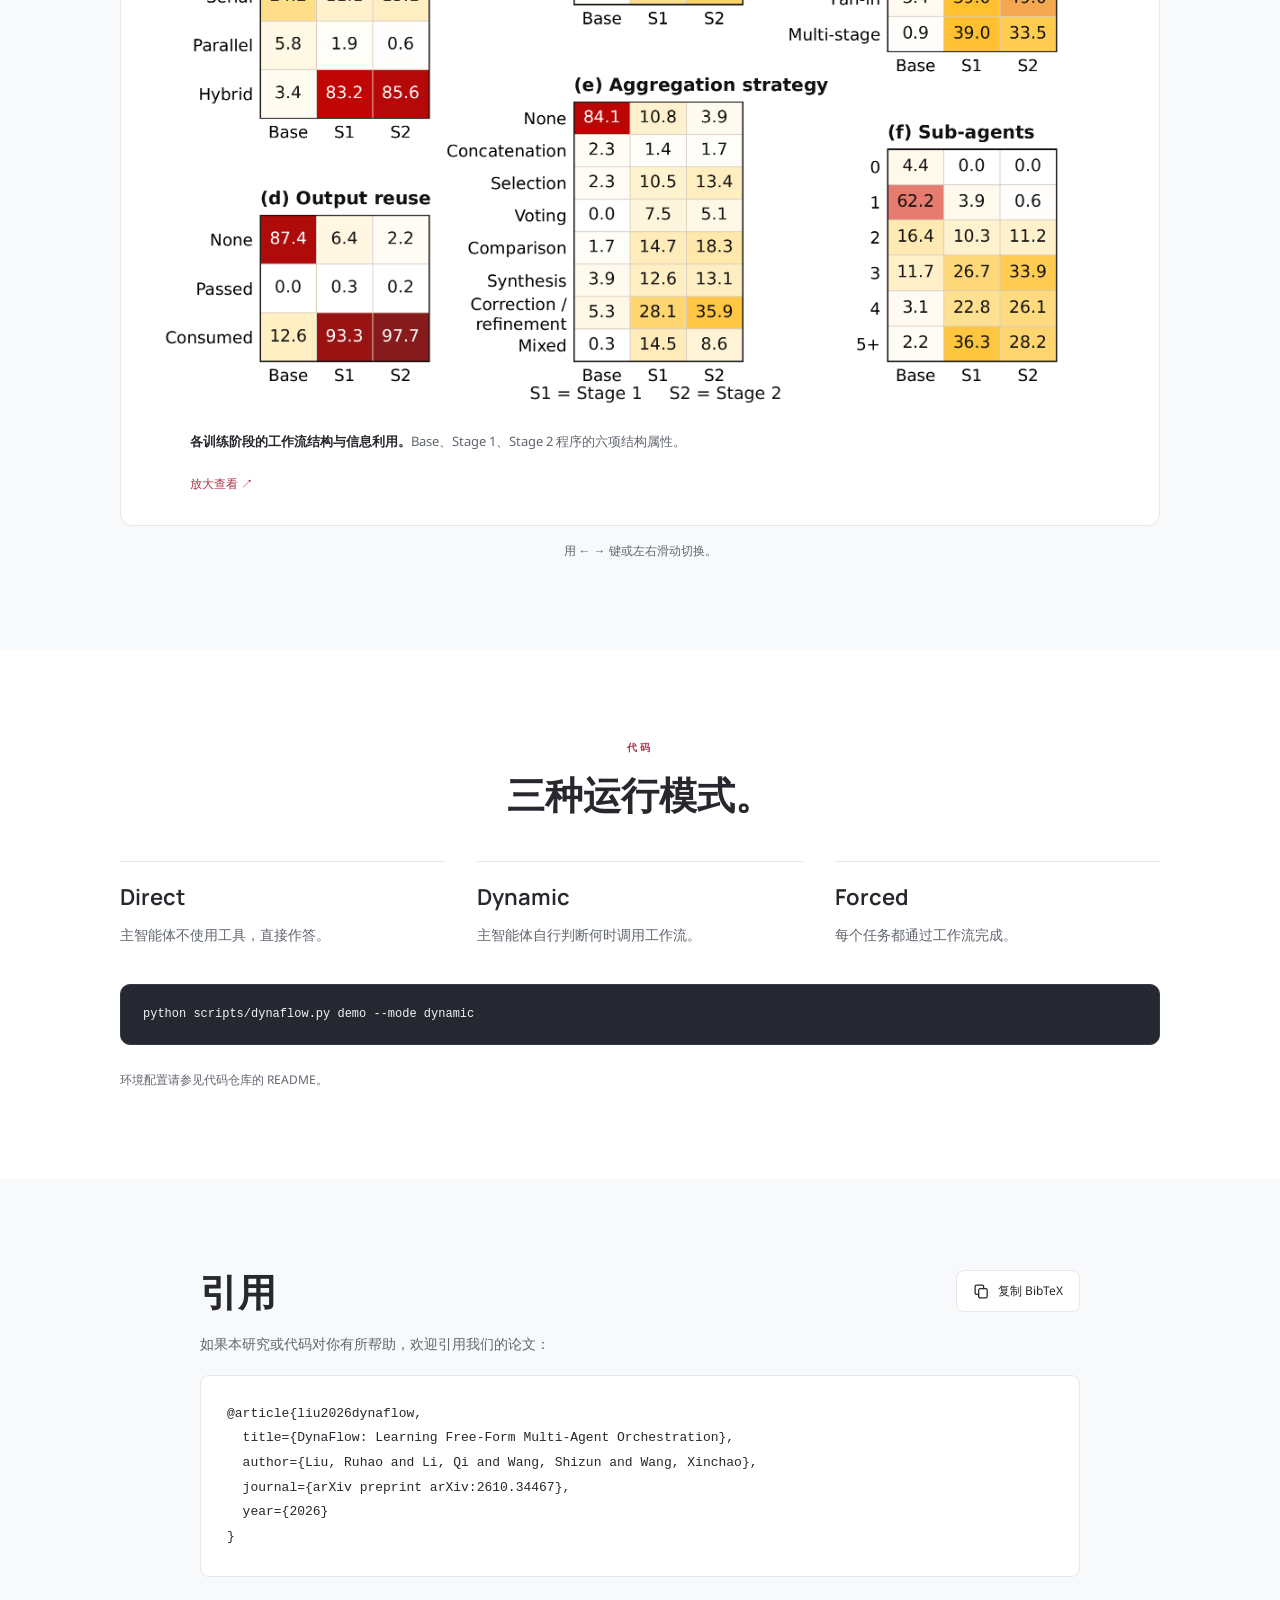
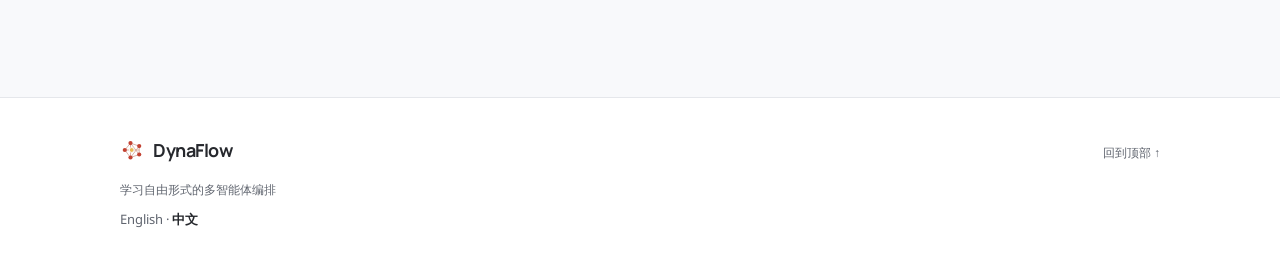
==== commit 76474470: "Add Hugging Face paper button with official icon" ====
--- a/zh.html
+++ b/zh.html
@@ -41,6 +41,7 @@
       <div class="resource-links" aria-label="项目资源">
         <a class="resource resource-public" data-resource="github" href="https://github.com/amiya-special/Dynaflow" target="_blank" rel="noopener noreferrer"><svg class="resource-icon brand-icon" viewBox="0 0 24 24" fill="currentColor" aria-hidden="true" focusable="false"><path d="M12 .297c-6.63 0-12 5.373-12 12 0 5.303 3.438 9.8 8.205 11.385.6.113.82-.258.82-.577 0-.285-.01-1.04-.015-2.04-3.338.724-4.042-1.61-4.042-1.61C4.422 18.07 3.633 17.7 3.633 17.7c-1.087-.744.084-.729.084-.729 1.205.084 1.838 1.236 1.838 1.236 1.07 1.835 2.809 1.305 3.495.998.108-.776.417-1.305.76-1.605-2.665-.3-5.466-1.332-5.466-5.93 0-1.31.465-2.38 1.235-3.22-.135-.303-.54-1.523.105-3.176 0 0 1.005-.322 3.3 1.23.96-.267 1.98-.399 3-.405 1.02.006 2.04.138 3 .405 2.28-1.552 3.285-1.23 3.285-1.23.645 1.653.24 2.873.12 3.176.765.84 1.23 1.91 1.23 3.22 0 4.61-2.805 5.625-5.475 5.92.42.36.81 1.096.81 2.22 0 1.606-.015 2.896-.015 3.286 0 .315.21.69.825.57C20.565 22.092 24 17.592 24 12.297c0-6.627-5.373-12-12-12"/></svg> GitHub</a>
         <a class="resource resource-public" data-resource="arxiv" href="https://arxiv.org/pdf/2610.34467" target="_blank" rel="noopener noreferrer"><svg class="resource-icon brand-icon" viewBox="0 0 24 24" fill="currentColor" aria-hidden="true" focusable="false"><path d="M3.8423 0a1.0037 1.0037 0 0 0-.922.6078c-.1536.3687-.0438.6275.2938 1.1113l6.9185 8.3597-1.0223 1.1058a1.0393 1.0393 0 0 0 .003 1.4229l1.2292 1.3135-5.4391 6.4444c-.2803.299-.4538.823-.2971 1.1986a1.0253 1.0253 0 0 0 .9585.635.9133.9133 0 0 0 .6891-.3405l5.783-6.126 7.4902 8.0051a.8527.8527 0 0 0 .6835.2597.9575.9575 0 0 0 .8777-.6138c.1577-.377-.017-.7502-.306-1.1407l-7.0518-8.3418 1.0632-1.13a.9626.9626 0 0 0 .0089-1.3165L4.6336.4639s-.3733-.4535-.768-.463zm0 .272h.0166c.2179.0052.4874.2715.5644.3639l.005.006.0052.0055 10.169 10.9905a.6915.6915 0 0 1-.0072.945l-1.0666 1.133-1.4982-1.7724-8.5994-10.39c-.3286-.472-.352-.6183-.2592-.841a.7307.7307 0 0 1 .6704-.4401Zm14.341 1.5701a.877.877 0 0 0-.6554.2418l-5.6962 6.1584 1.6944 1.8319 5.3089-6.5138c.3251-.4335.479-.6603.3247-1.0292a1.1205 1.1205 0 0 0-.9763-.689zm-7.6557 12.2823 1.3186 1.4135-5.7864 6.1295a.6494.6494 0 0 1-.4959.26.7516.7516 0 0 1-.706-.4669c-.1119-.2682.0359-.6864.2442-.9083l.0051-.0055.0047-.0055z"/></svg> arXiv</a>
+        <a class="resource resource-public" data-resource="huggingface" href="https://huggingface.co/papers/2610.34467" target="_blank" rel="noopener noreferrer"><img class="resource-icon brand-icon" src="assets/huggingface.svg" alt="" width="18" height="18" aria-hidden="true"> Hugging Face</a>
         <a class="resource resource-primary" href="#code"><svg class="resource-icon " viewBox="0 0 24 24" fill="none" stroke="currentColor" stroke-width="1.8" stroke-linecap="round" stroke-linejoin="round" aria-hidden="true" focusable="false"><rect x="3" y="4" width="18" height="16" rx="3"/><path d="m7 9 3 3-3 3m6 0h4"/></svg> 代码</a>
         <a class="resource" href="#cases"><svg class="resource-icon " viewBox="0 0 24 24" fill="none" stroke="currentColor" stroke-width="1.8" stroke-linecap="round" stroke-linejoin="round" aria-hidden="true" focusable="false"><rect x="3" y="3" width="7" height="7" rx="1.5"/><rect x="14" y="3" width="7" height="7" rx="1.5"/><rect x="3" y="14" width="7" height="7" rx="1.5"/><rect x="14" y="14" width="7" height="7" rx="1.5"/></svg> 案例</a>
         <a class="resource" href="#citation" data-citation-link><svg class="resource-icon " viewBox="0 0 24 24" fill="none" stroke="currentColor" stroke-width="1.8" stroke-linecap="round" stroke-linejoin="round" aria-hidden="true" focusable="false"><path d="M10 5H4v7h5c0 4-2 6-5 7m16-14h-6v7h5c0 4-2 6-5 7"/></svg> 引用</a>
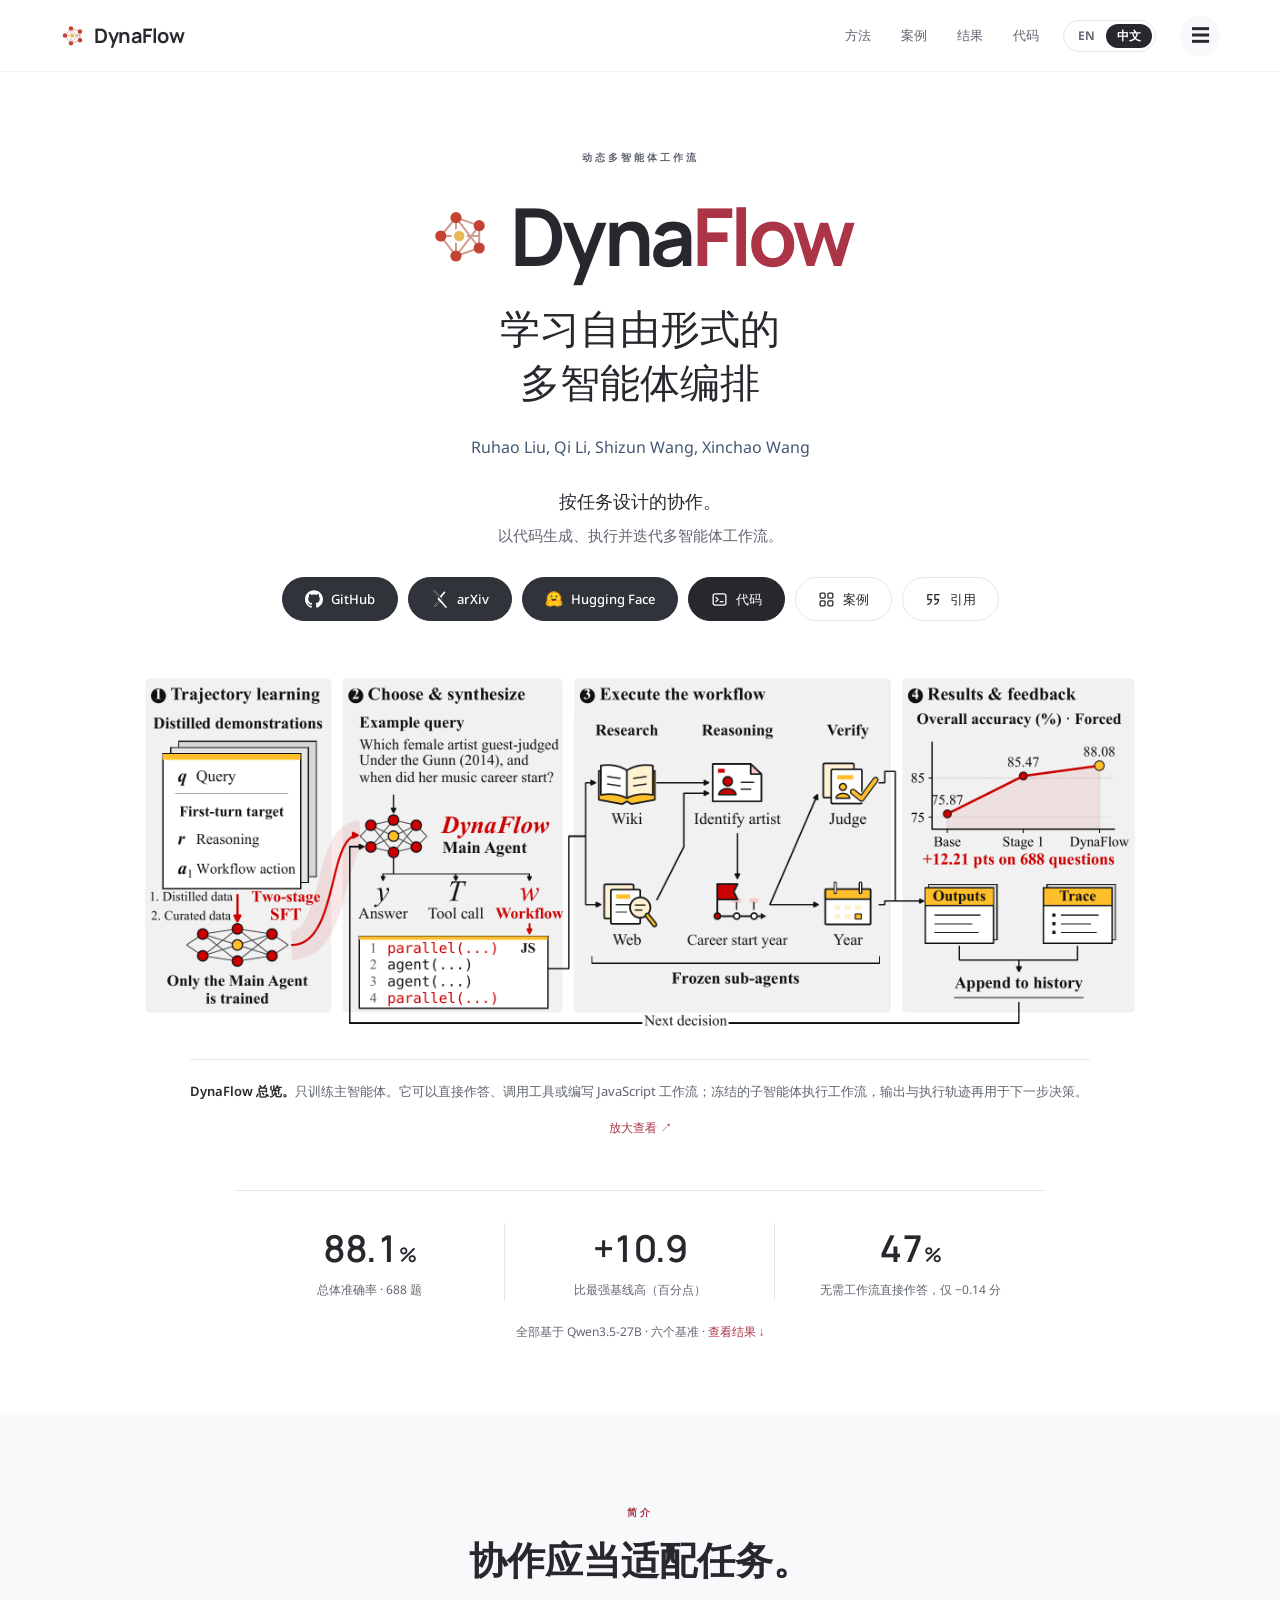
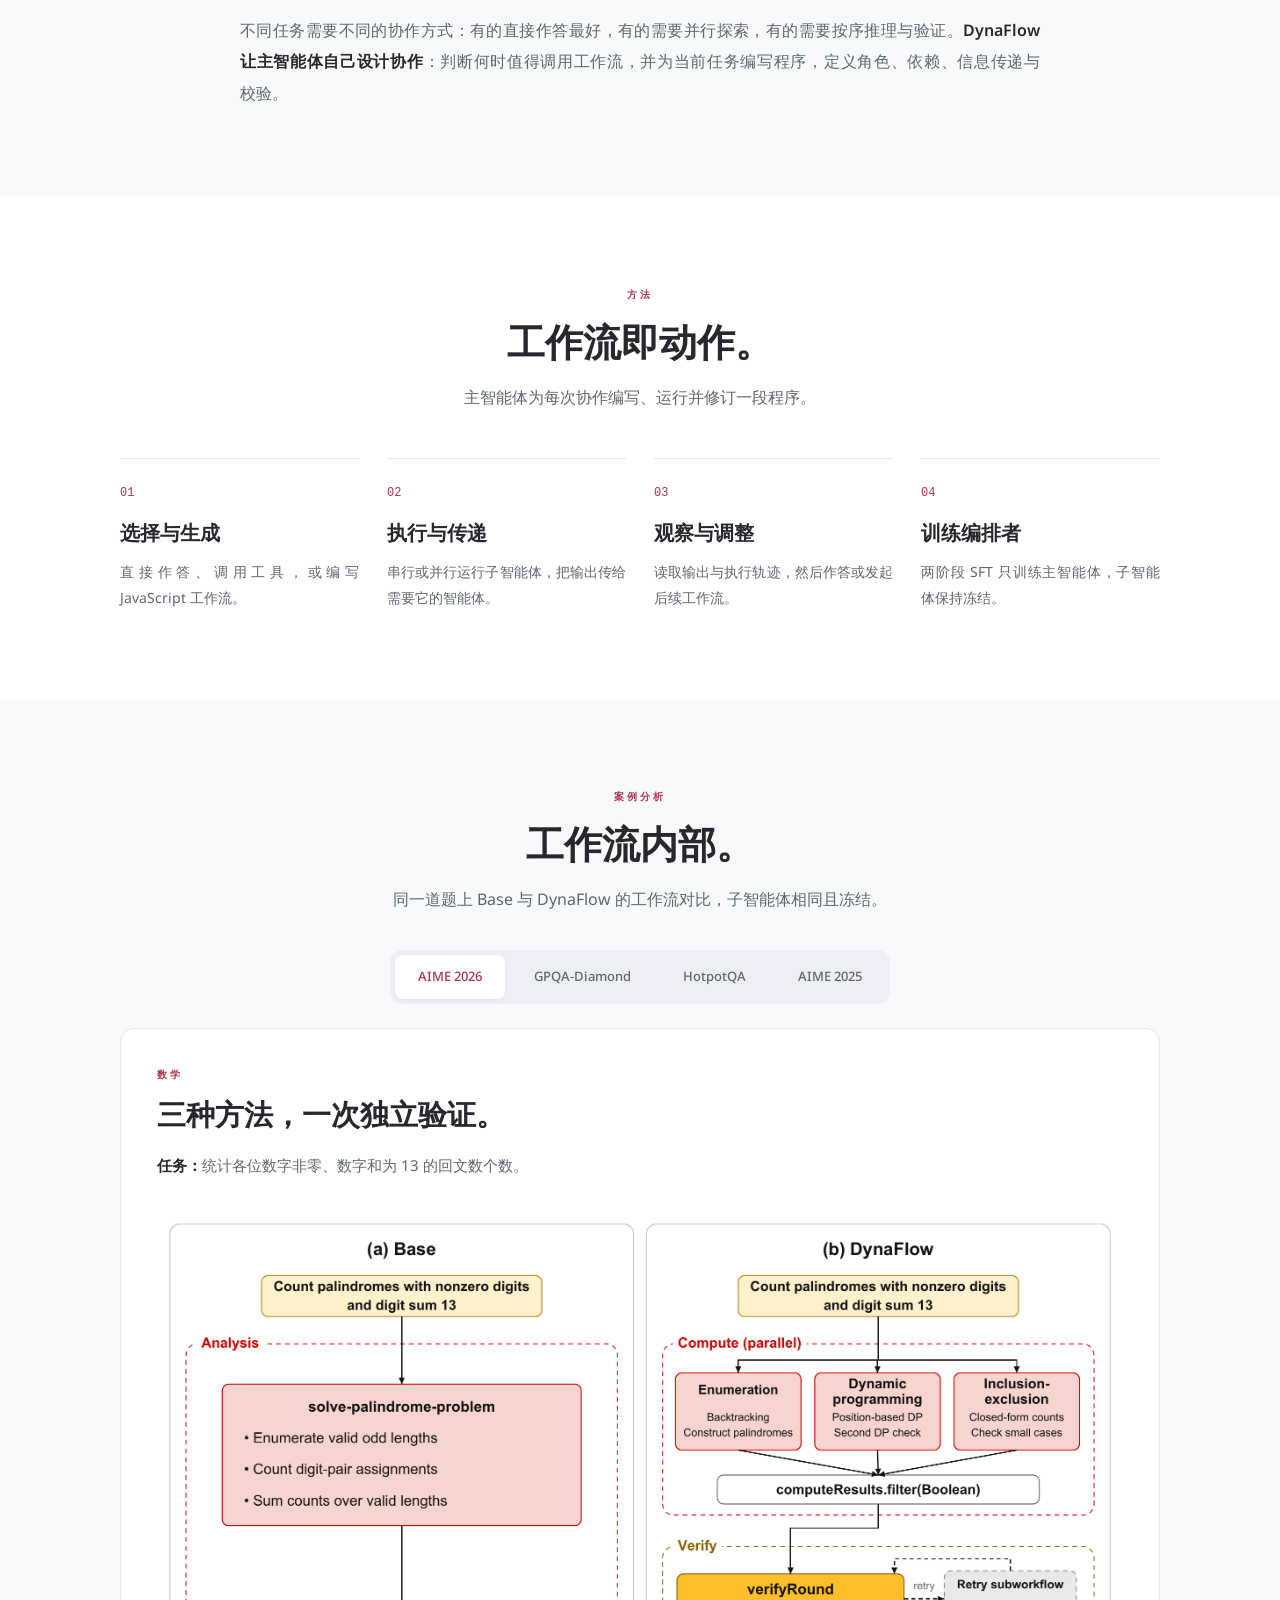
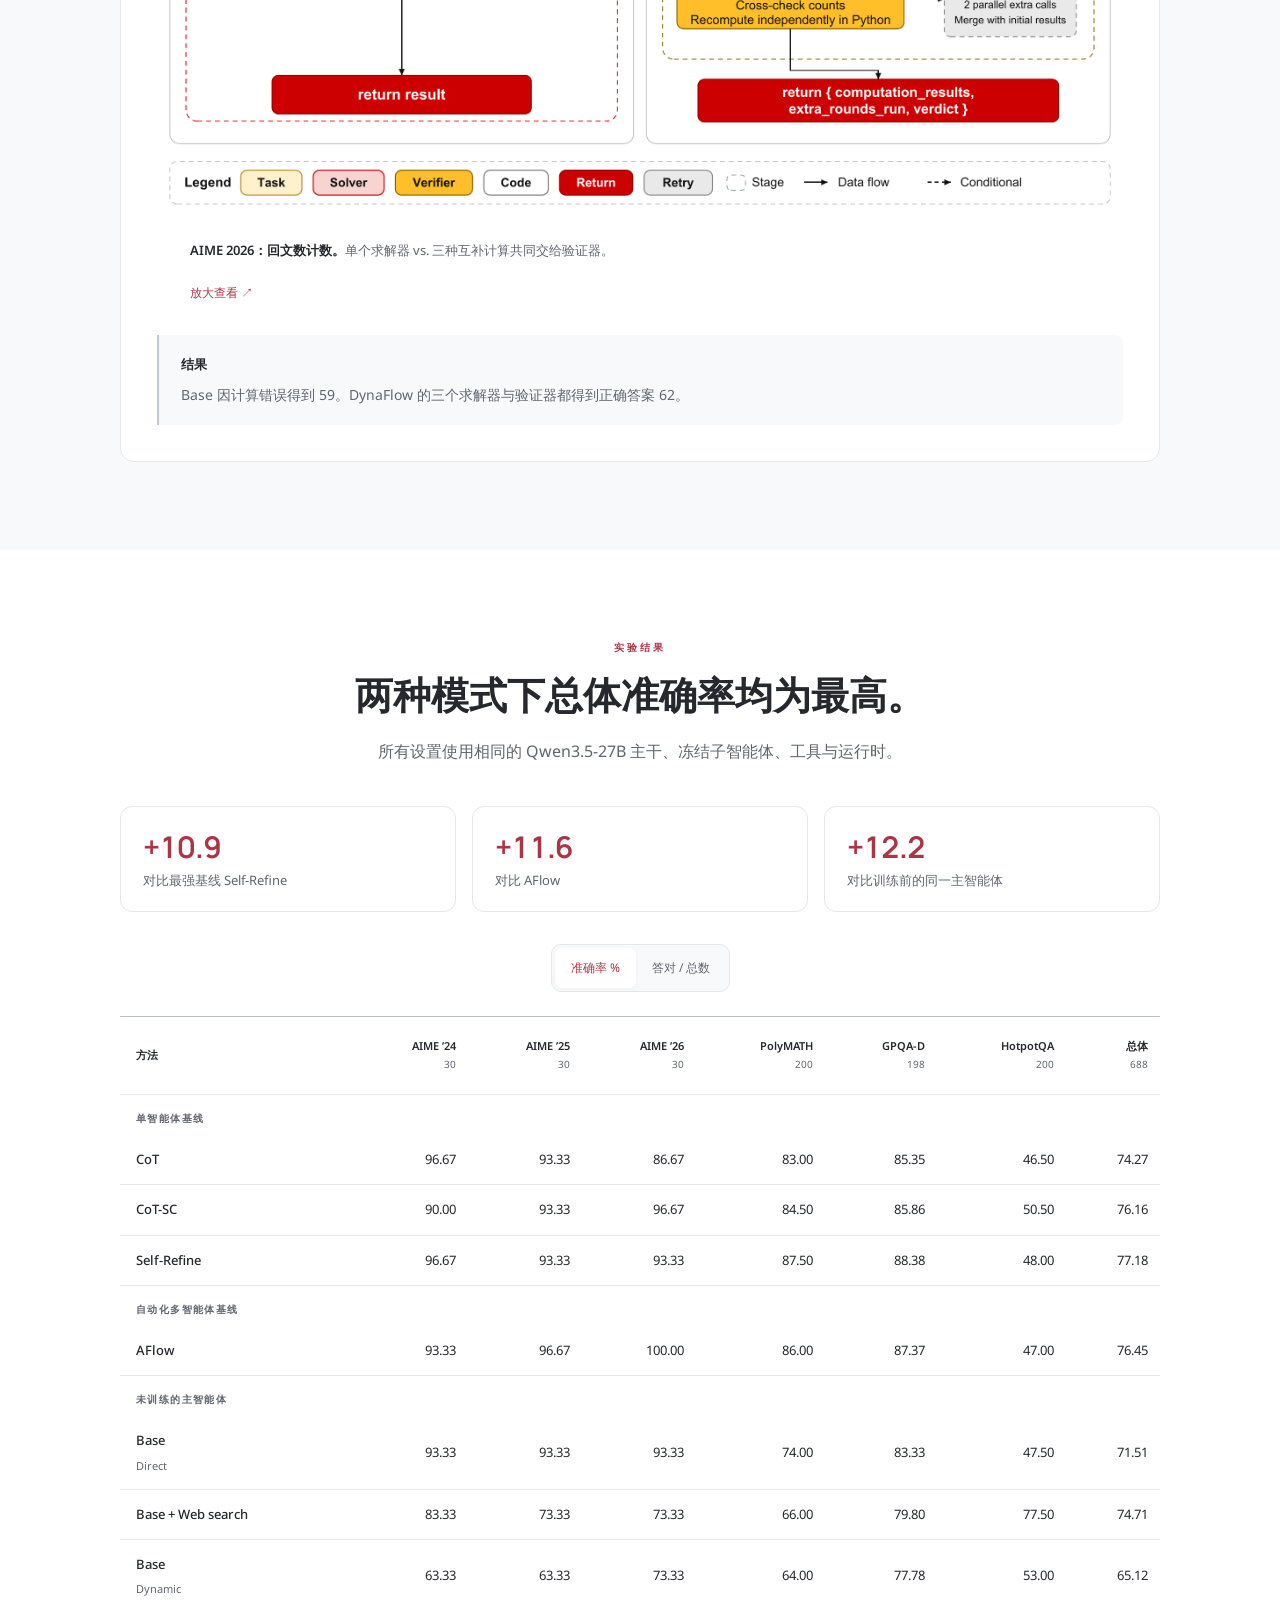
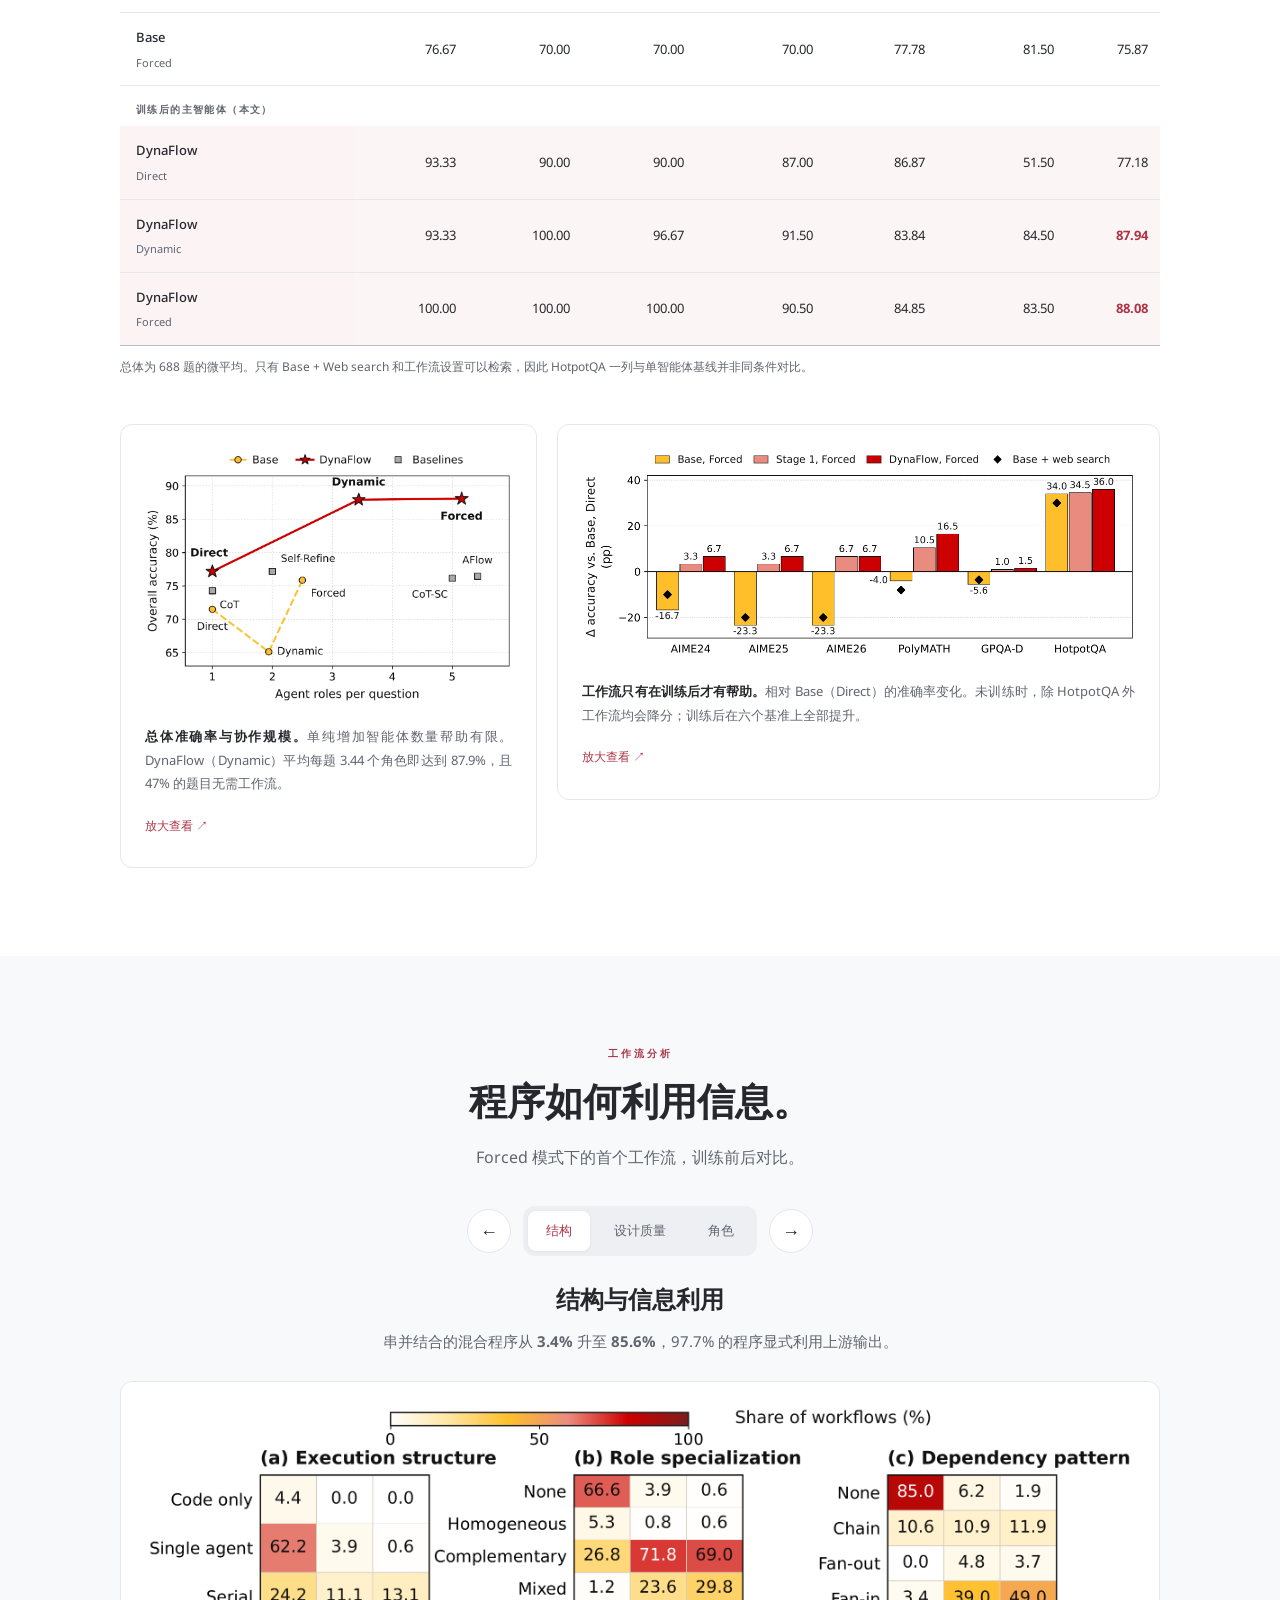
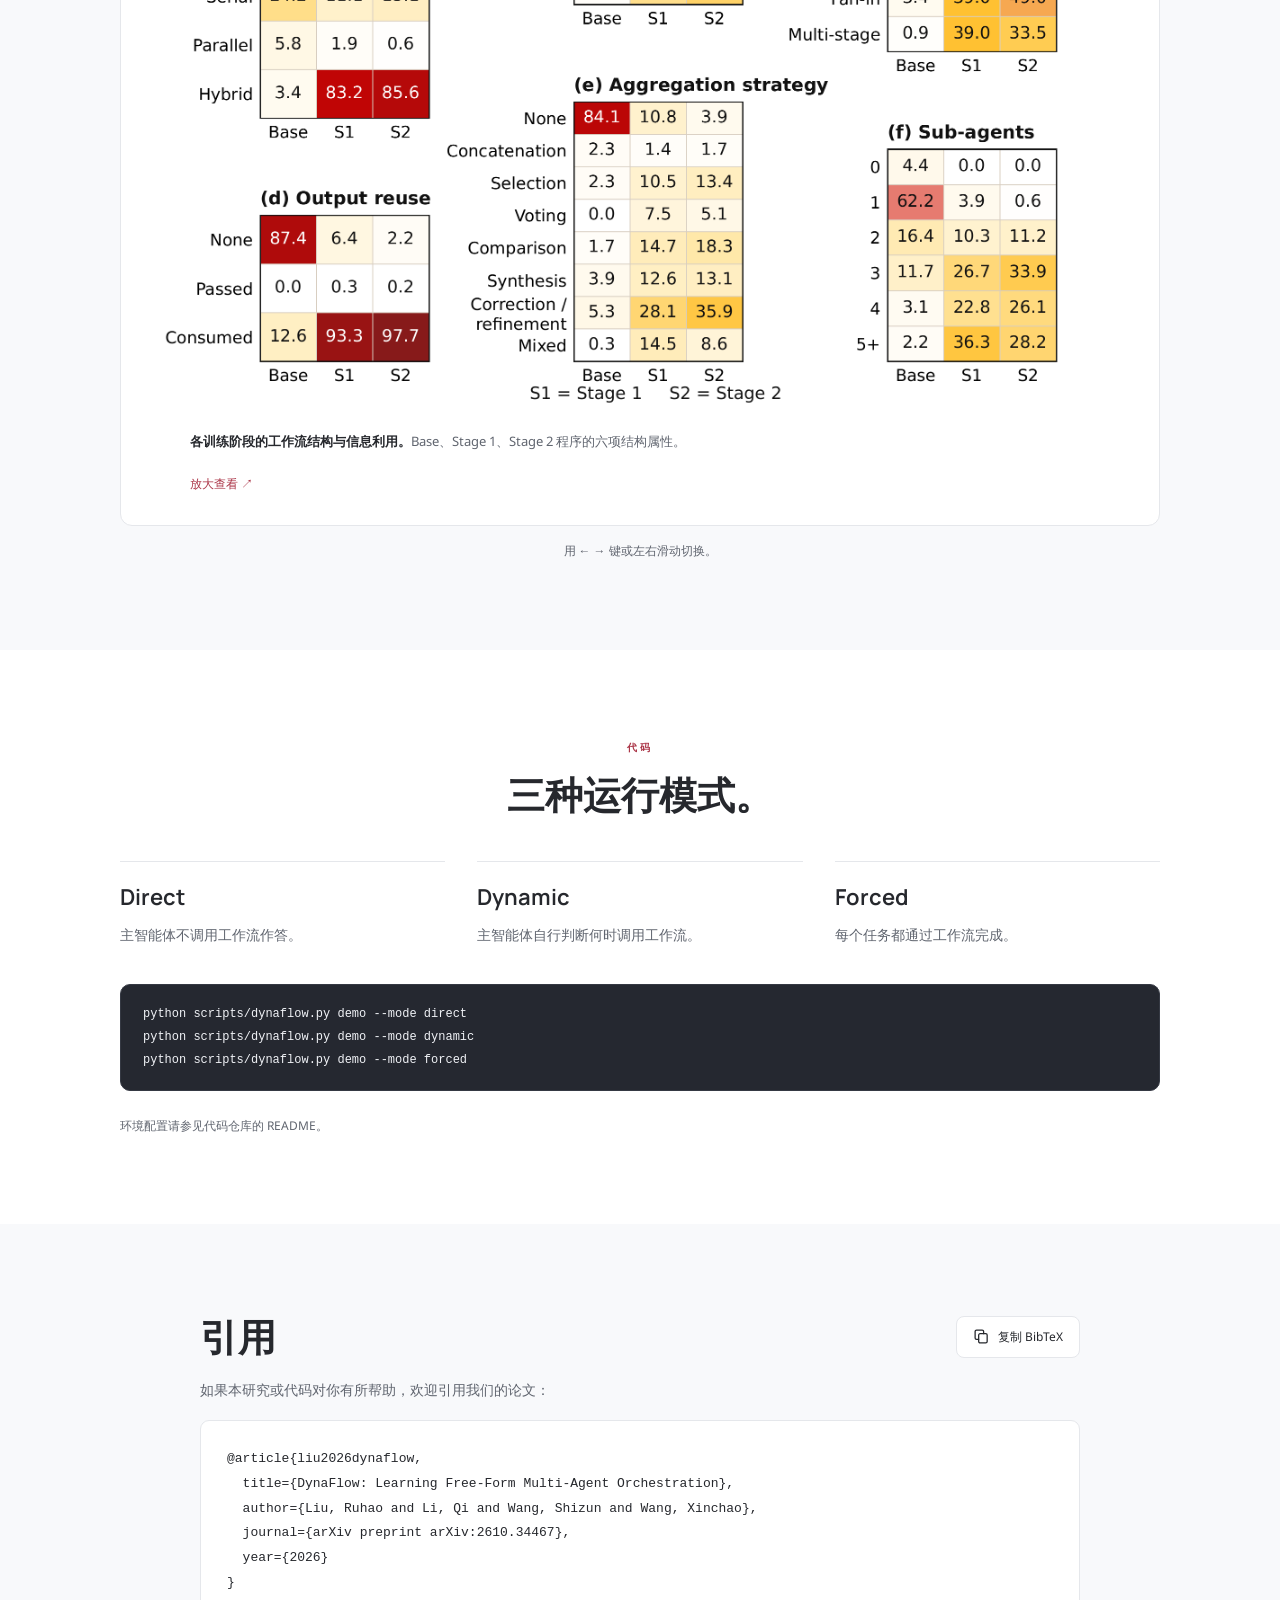
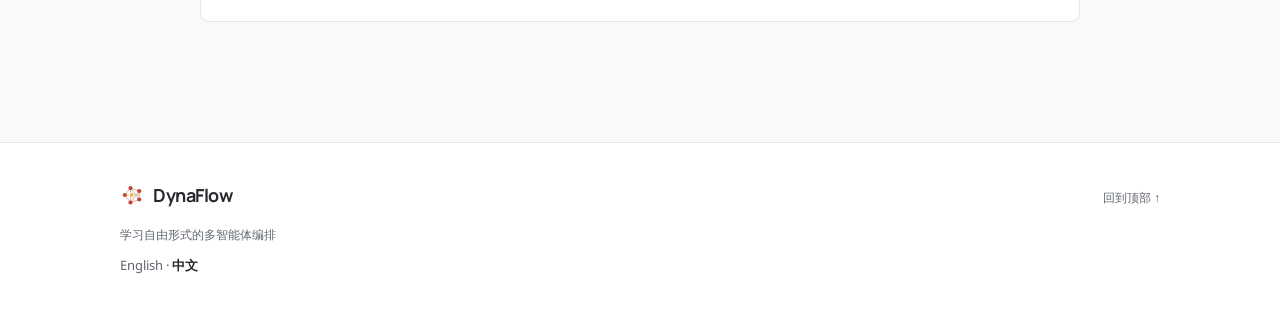
==== commit 9f84c71e: "Show all three run commands and clarify Direct mode" ====
--- a/zh.html
+++ b/zh.html
@@ -195,11 +195,13 @@
         <div class="section-kicker">代码</div>
         <div class="runtime-heading"><h2>三种运行模式。</h2></div>
         <div class="runtime-modes">
-          <article><h3>Direct</h3><p>主智能体不使用工具，直接作答。</p></article>
+          <article><h3>Direct</h3><p>主智能体不调用工作流作答。</p></article>
           <article><h3>Dynamic</h3><p>主智能体自行判断何时调用工作流。</p></article>
           <article><h3>Forced</h3><p>每个任务都通过工作流完成。</p></article>
         </div>
-        <div class="code-panel code-single"><pre tabindex="0" aria-label="运行命令"><code>python scripts/dynaflow.py demo --mode dynamic</code></pre></div>
+        <div class="code-panel code-single"><pre tabindex="0" aria-label="运行命令"><code>python scripts/dynaflow.py demo --mode direct
+python scripts/dynaflow.py demo --mode dynamic
+python scripts/dynaflow.py demo --mode forced</code></pre></div>
         <p class="runtime-note">环境配置请参见代码仓库的 README。</p>
       </div>
     </section>
--- a/assets/editorial.css
+++ b/assets/editorial.css
@@ -324,4 +324,4 @@
 :lang(zh) h2, :lang(zh) h3, :lang(zh) .subtitle { letter-spacing: 0; }
 :lang(zh) .section-kicker, :lang(zh) .eyebrow, :lang(zh) .case-label { letter-spacing: 3px; }
 :lang(zh) p, :lang(zh) figcaption { text-align: justify; }
-:lang(zh) .section-lead, :lang(zh) .hero-summary, :lang(zh) .carousel.is-ready .analysis-block>p, :lang(zh) .metric-note, :lang(zh) .mobile-hint, :lang(zh) .carousel-hint { text-align: center; }
+:lang(zh) .authors, :lang(zh) .section-lead, :lang(zh) .hero-summary, :lang(zh) .carousel.is-ready .analysis-block>p, :lang(zh) .metric-note, :lang(zh) .mobile-hint, :lang(zh) .carousel-hint { text-align: center; }
